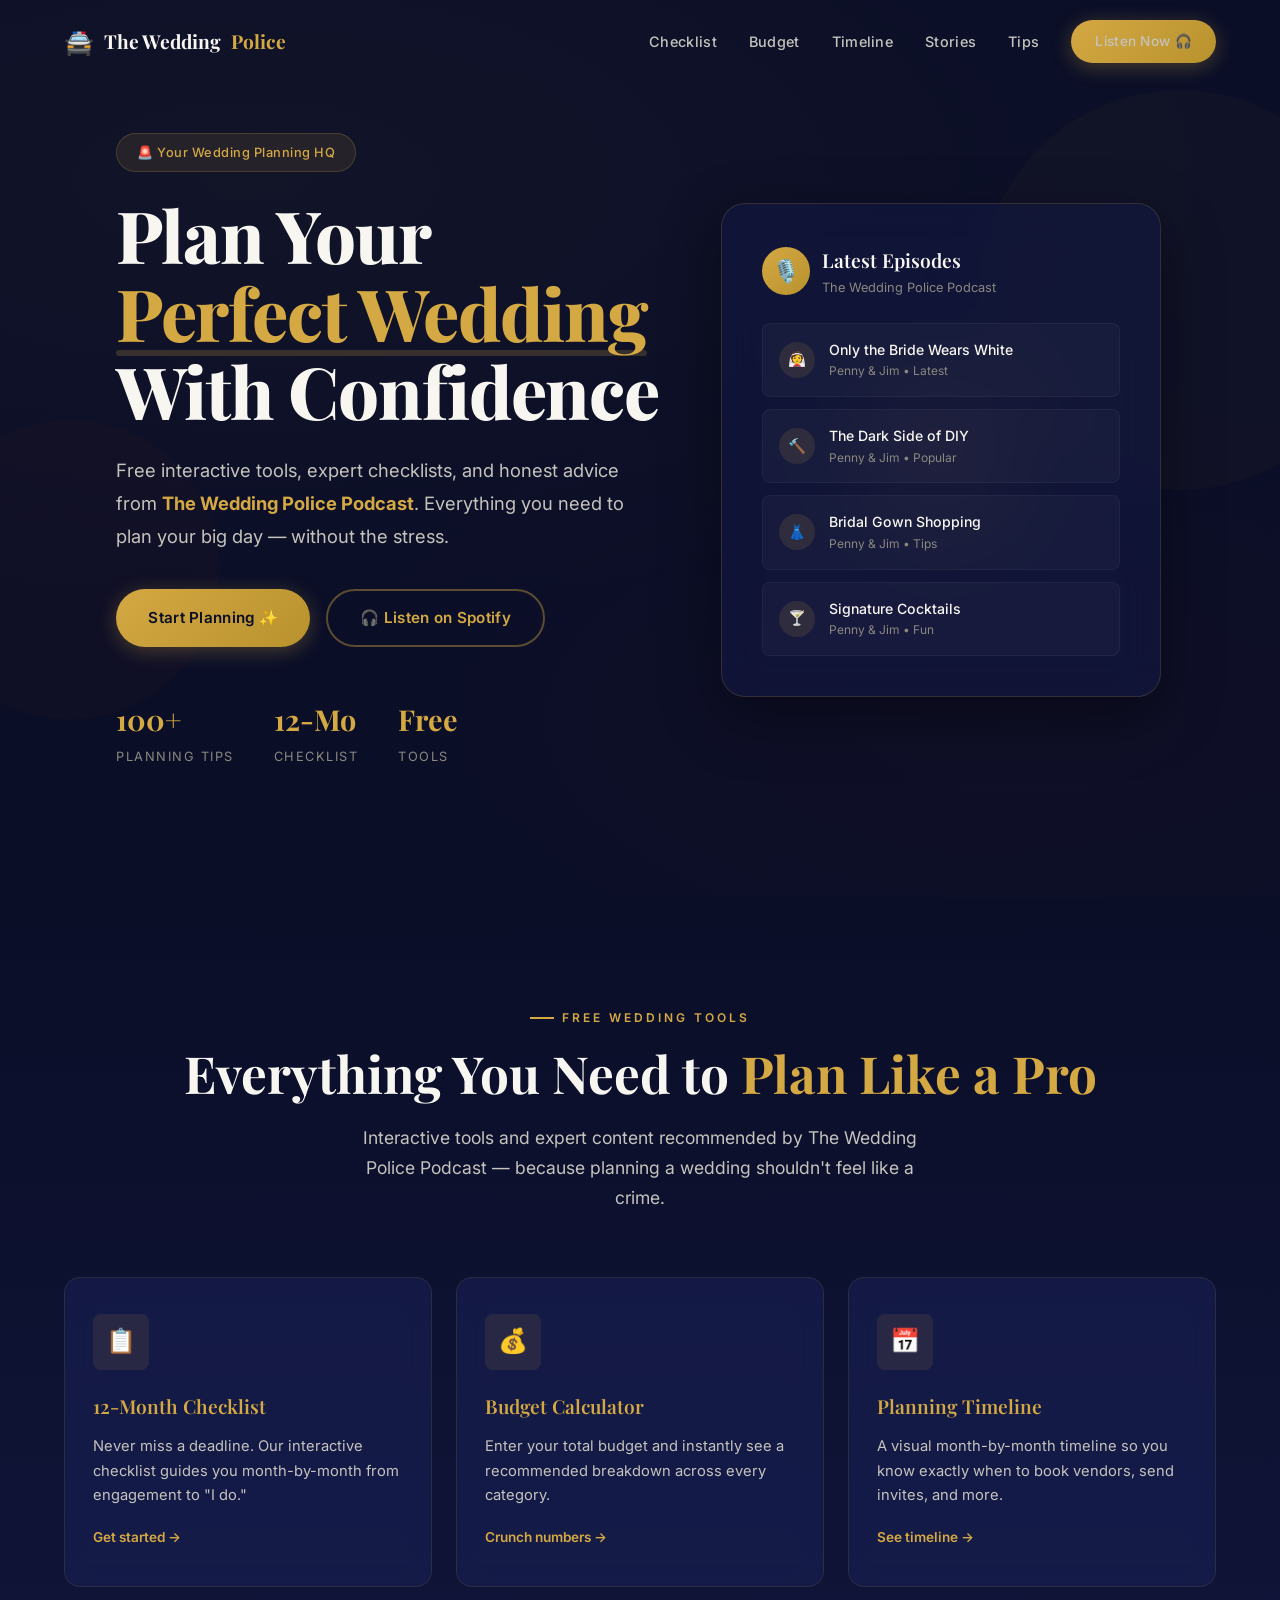
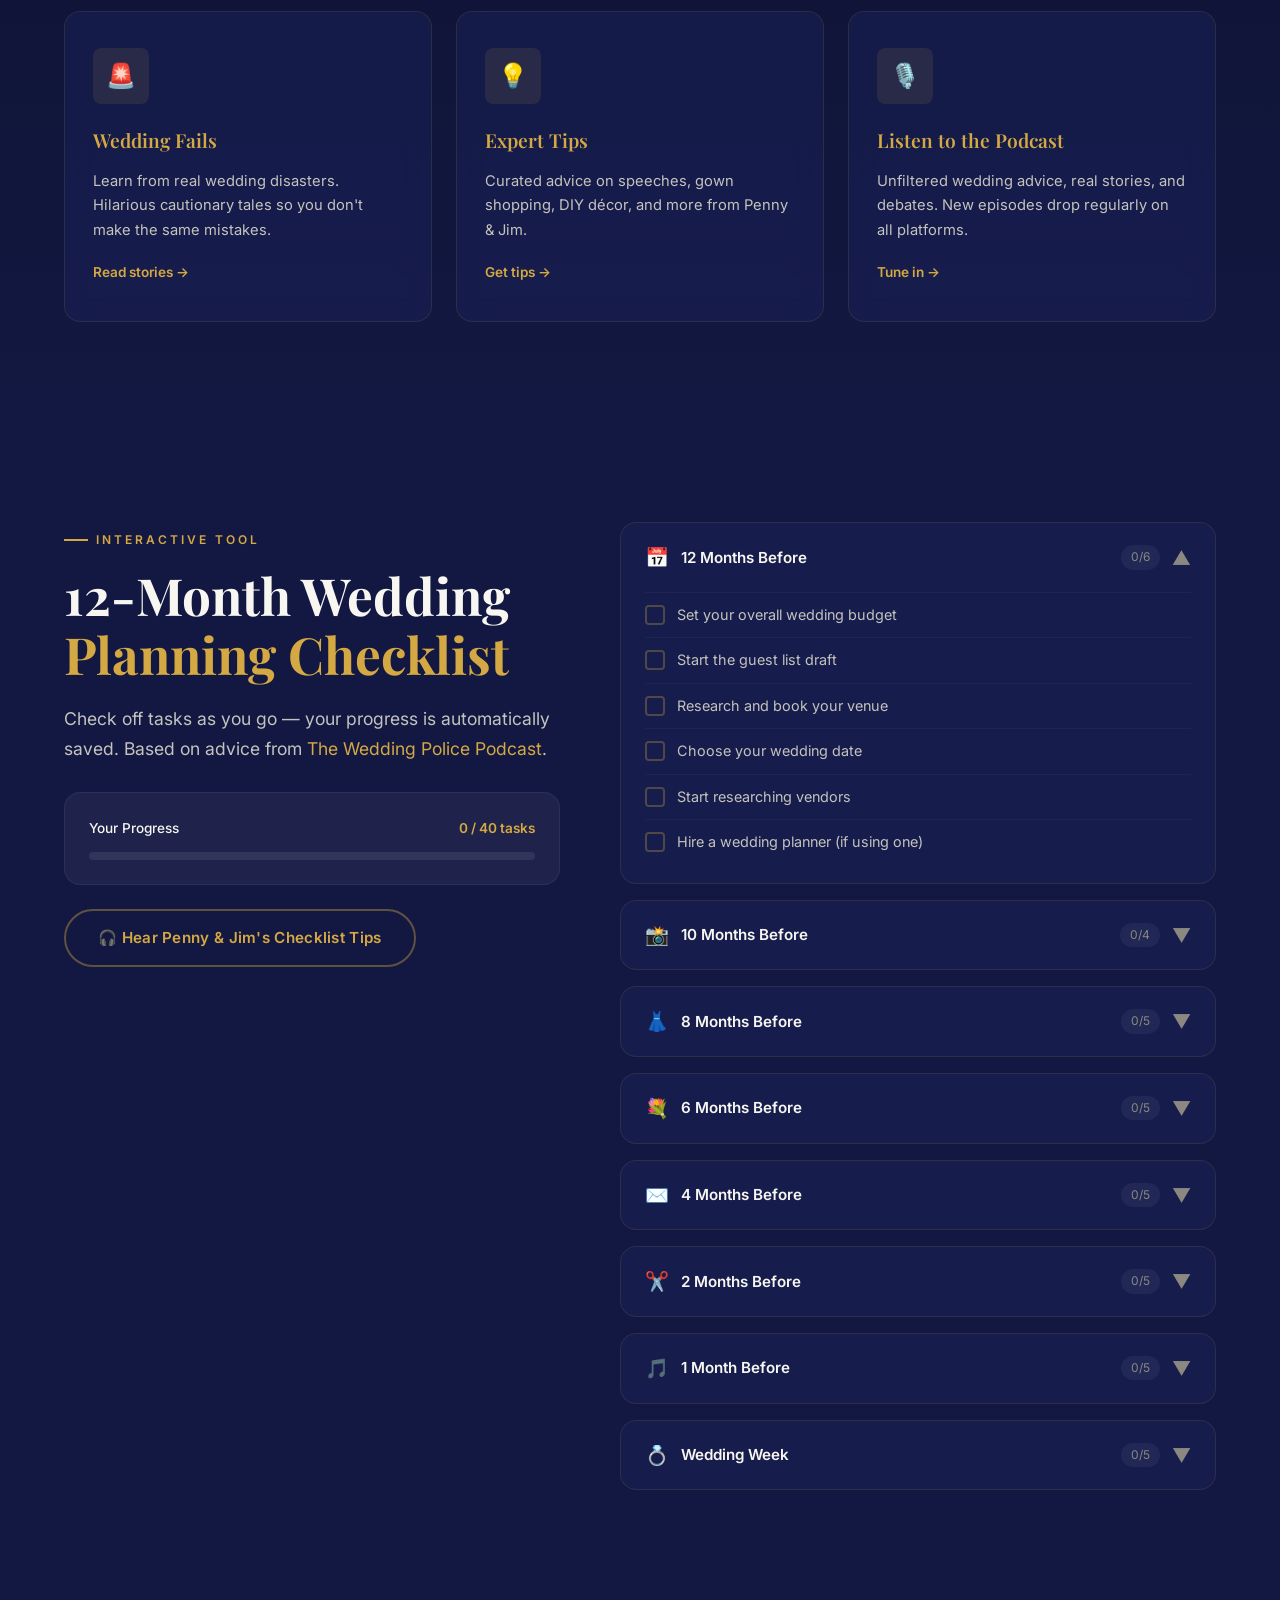
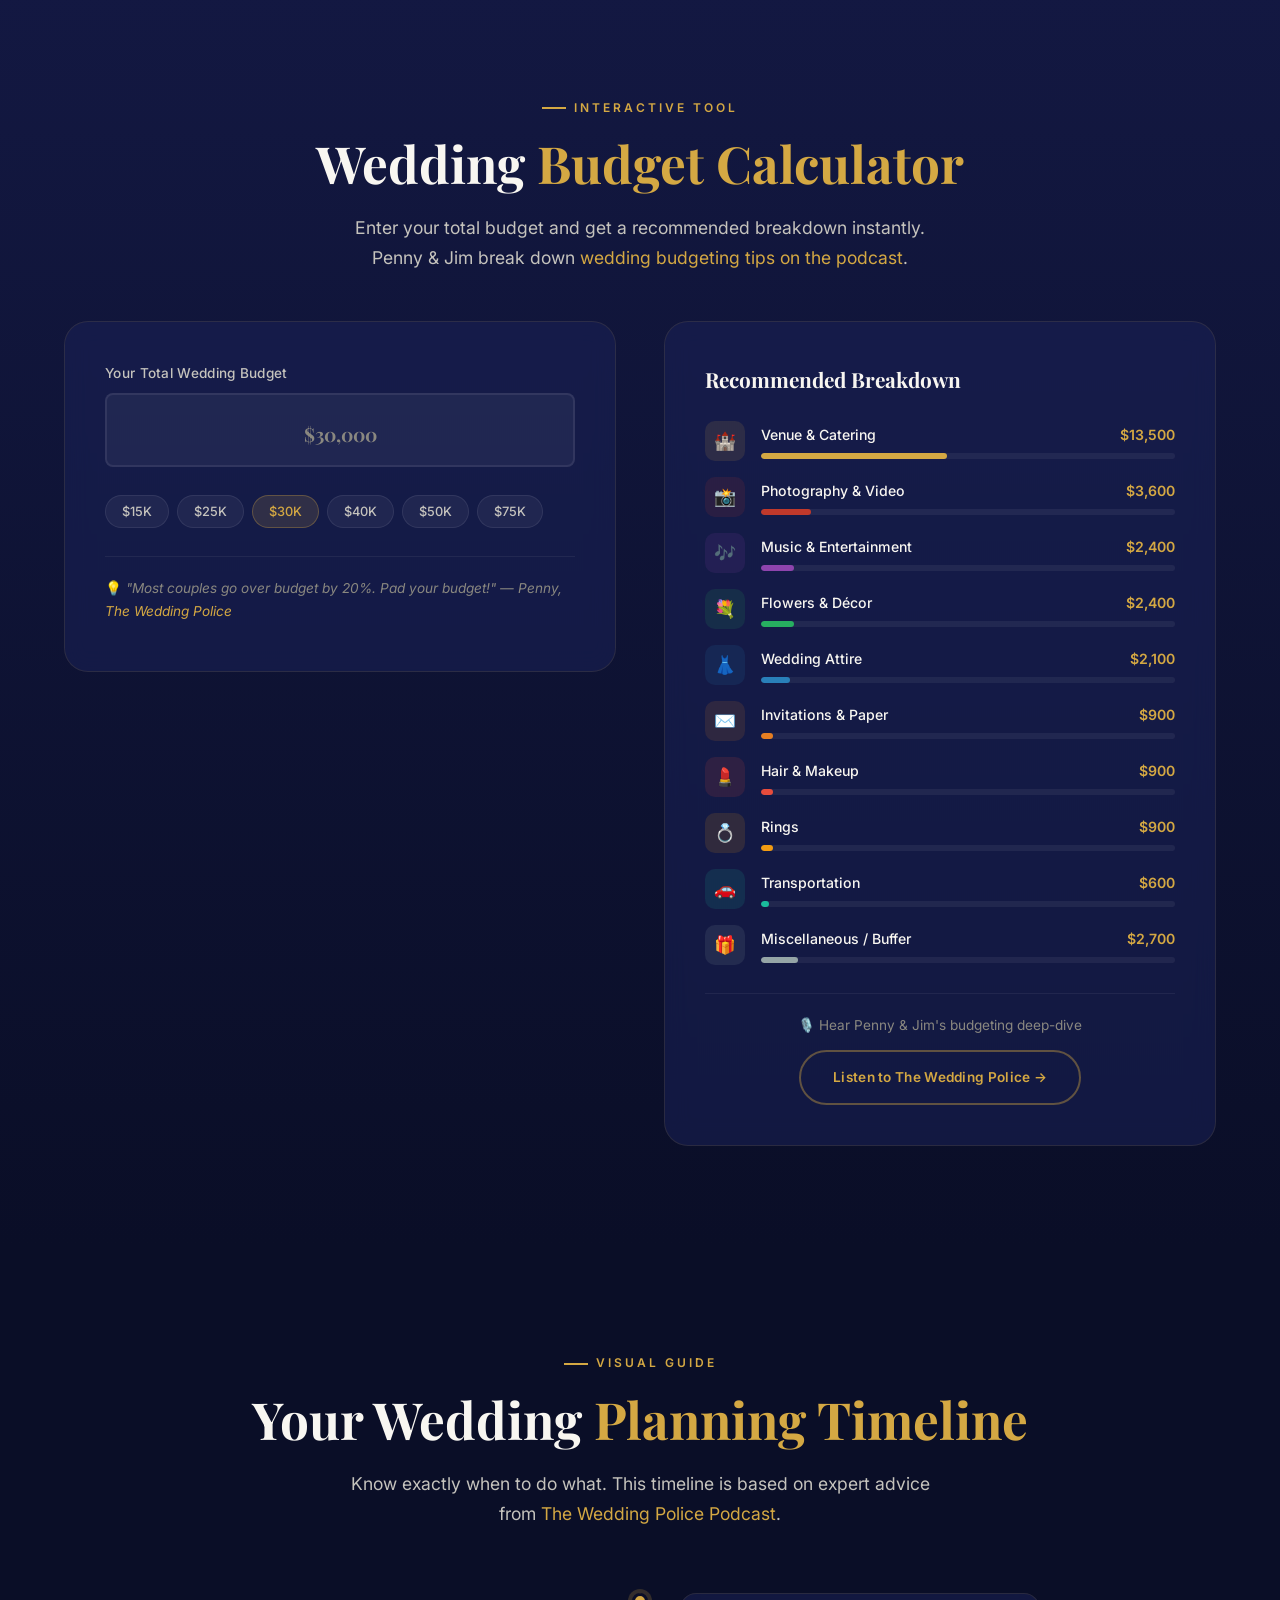
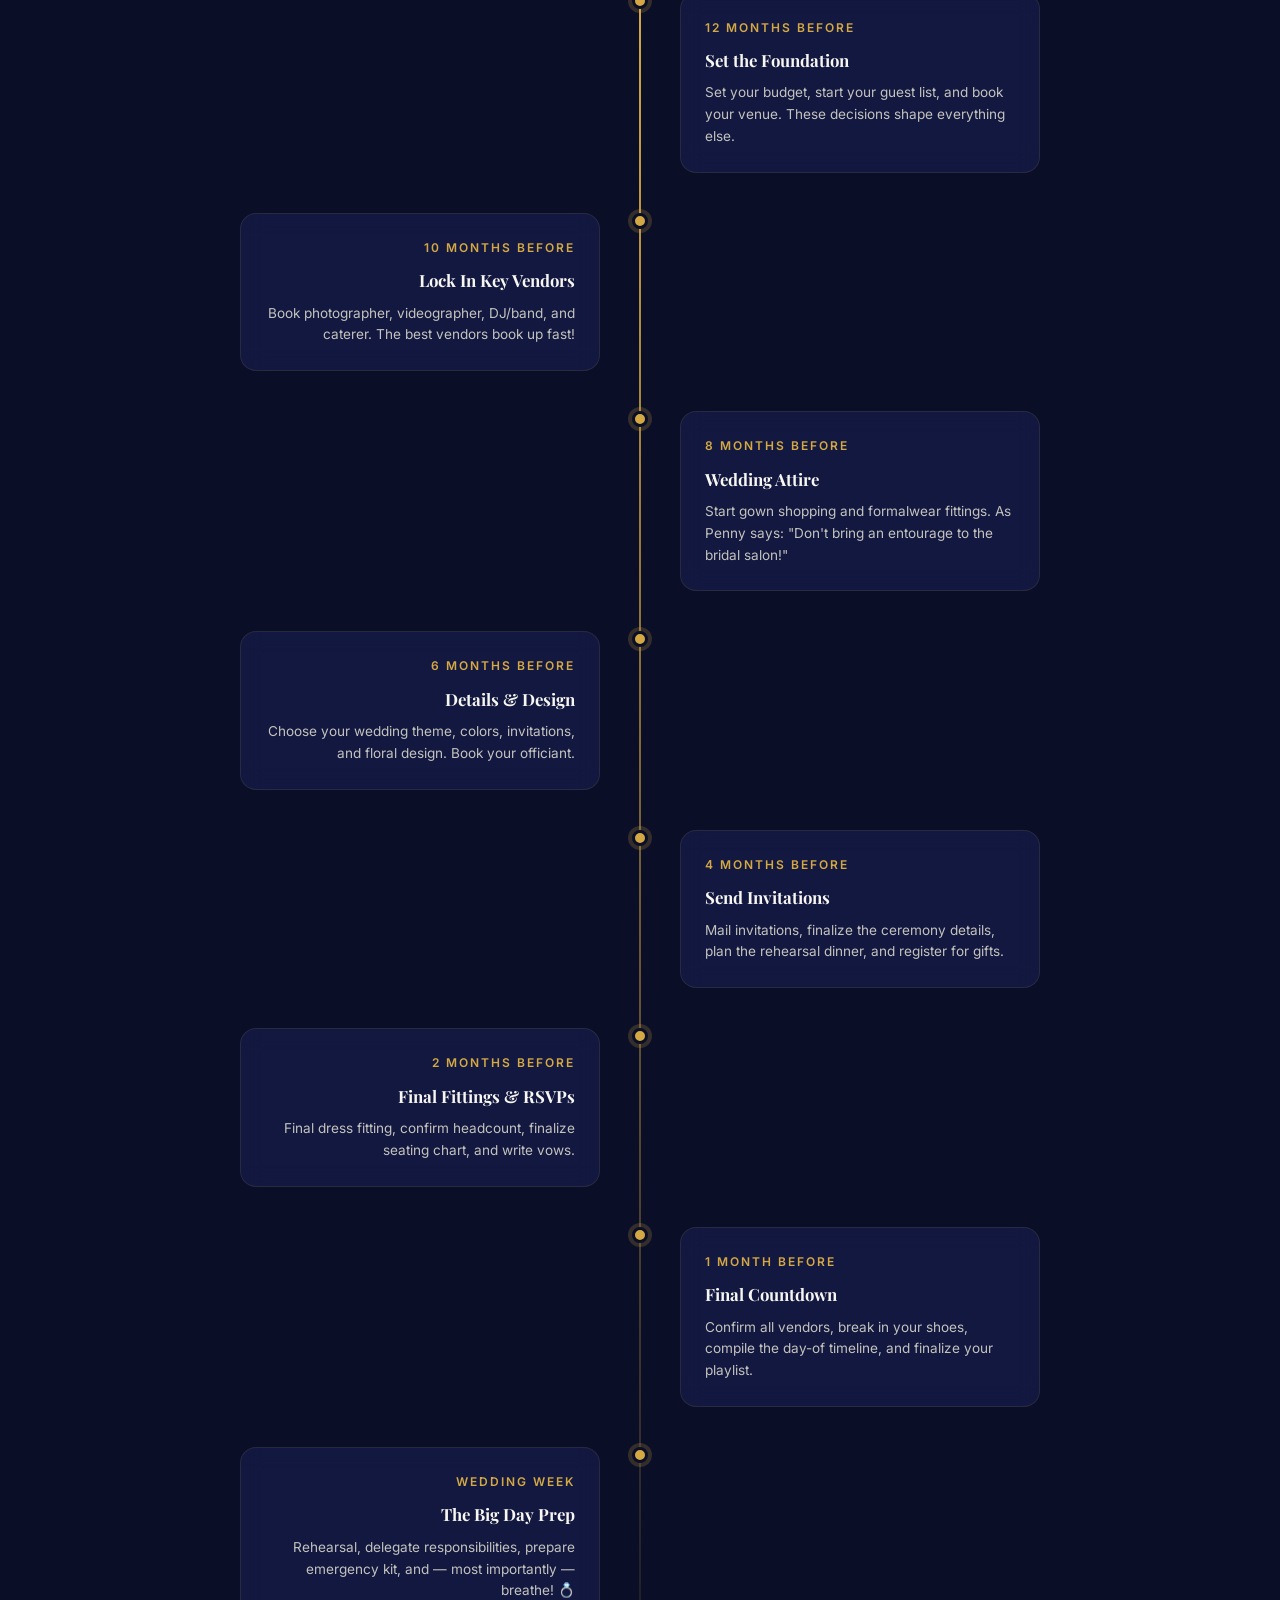
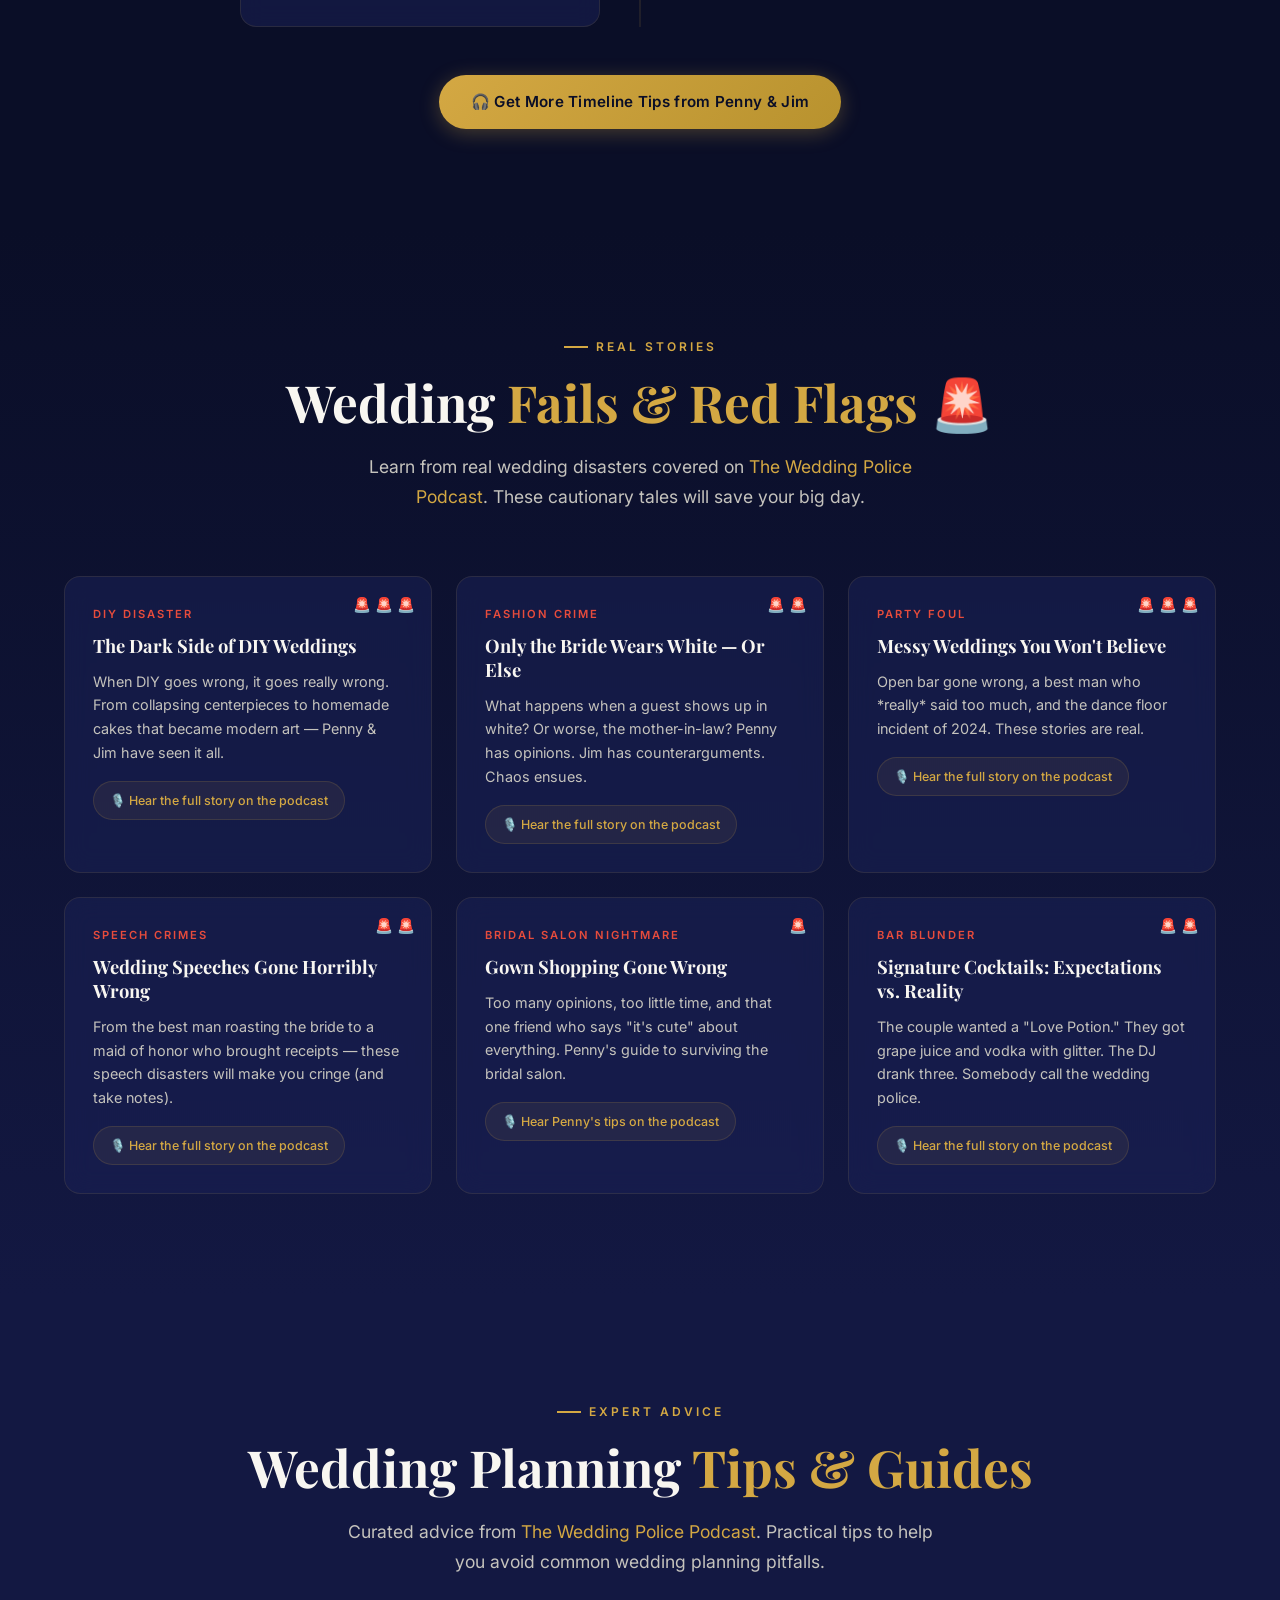
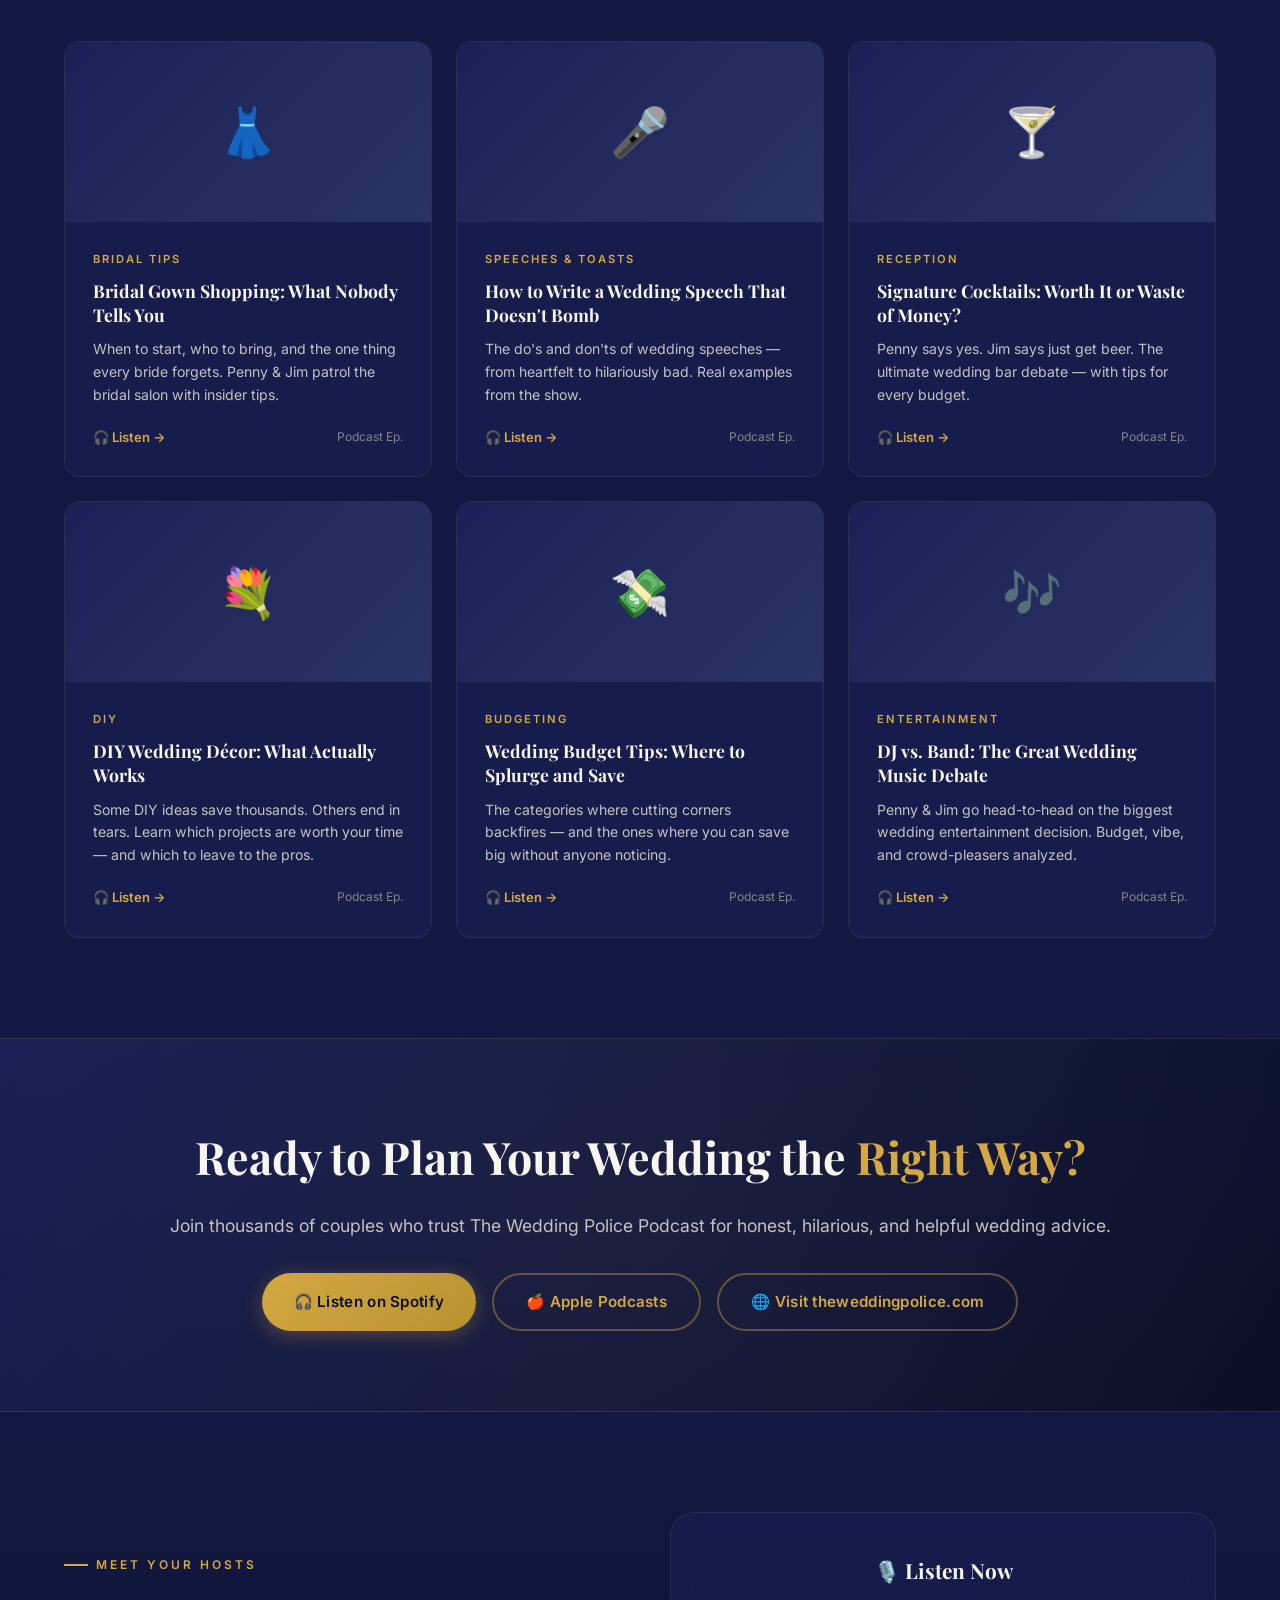
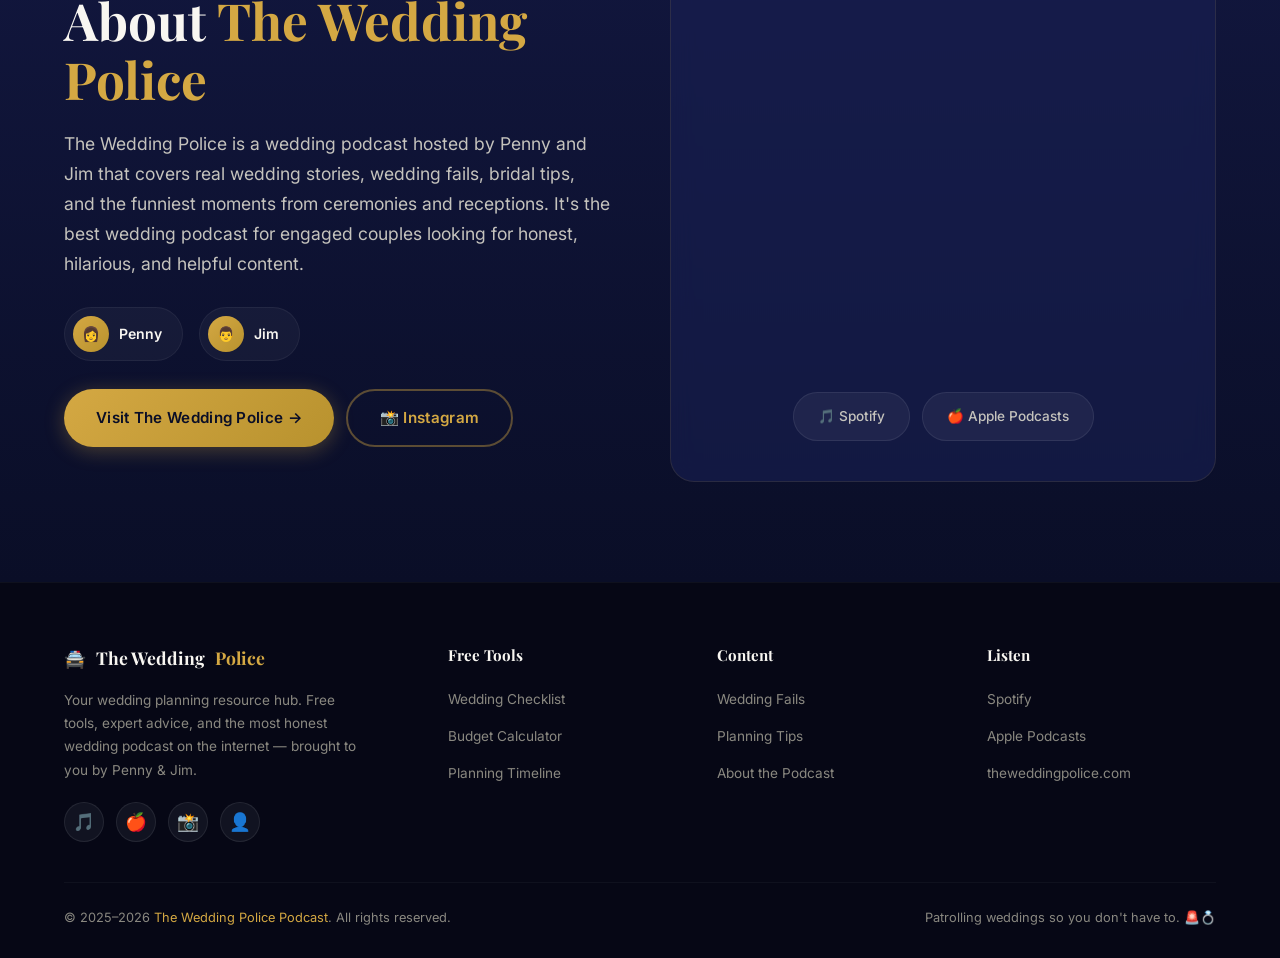
==== index.html @ 221056e6 "Add wedding resource hub - backlink site for The Wedding Police Podcast" ====
<!DOCTYPE html>
<html lang="en">
<head>
  <meta charset="UTF-8">
  <meta name="viewport" content="width=device-width, initial-scale=1.0">
  <title>Wedding Planning Resources | The Wedding Police Podcast</title>
  <meta name="description" content="Free wedding planning checklist, budget calculator, timeline, and expert tips from The Wedding Police Podcast. Plan your perfect wedding with Penny & Jim's honest advice.">
  <meta name="keywords" content="wedding planning checklist, wedding budget calculator, wedding timeline, wedding tips, wedding podcast, wedding fails, bridal advice">

  <!-- Open Graph -->
  <meta property="og:title" content="Wedding Planning Resources | The Wedding Police Podcast">
  <meta property="og:description" content="Free interactive wedding planning tools — checklist, budget calculator, timeline — plus hilarious wedding stories from The Wedding Police Podcast.">
  <meta property="og:type" content="website">
  <meta property="og:url" content="https://theweddingpolice.com/resources">

  <!-- Twitter Card -->
  <meta name="twitter:card" content="summary_large_image">
  <meta name="twitter:title" content="Wedding Planning Resources | The Wedding Police Podcast">
  <meta name="twitter:description" content="Free interactive wedding planning tools and expert advice from The Wedding Police Podcast.">

  <!-- Fonts -->
  <link rel="preconnect" href="https://fonts.googleapis.com">
  <link rel="preconnect" href="https://fonts.gstatic.com" crossorigin>
  <link href="https://fonts.googleapis.com/css2?family=Inter:wght@400;500;600;700&family=Playfair+Display:wght@600;700;800&display=swap" rel="stylesheet">

  <link rel="stylesheet" href="styles.css">

  <!-- Structured Data -->
  <script type="application/ld+json">
  {
    "@context": "https://schema.org",
    "@type": "WebSite",
    "name": "The Wedding Police - Wedding Planning Resources",
    "url": "https://theweddingpolice.com",
    "description": "Free wedding planning checklist, budget calculator, and expert tips from The Wedding Police Podcast.",
    "publisher": {
      "@type": "Organization",
      "name": "The Wedding Police Podcast"
    }
  }
  </script>
  <script type="application/ld+json">
  {
    "@context": "https://schema.org",
    "@type": "FAQPage",
    "mainEntity": [
      {
        "@type": "Question",
        "name": "What is a good wedding budget breakdown?",
        "acceptedAnswer": {
          "@type": "Answer",
          "text": "A typical wedding budget breakdown allocates 40-50% to venue and catering, 10-15% to photography/videography, 8-10% to music and entertainment, 8-10% to flowers and decor, 5-8% to wedding attire, and the remainder to other items. Use our free budget calculator to get personalized recommendations."
        }
      },
      {
        "@type": "Question",
        "name": "When should I start planning my wedding?",
        "acceptedAnswer": {
          "@type": "Answer",
          "text": "Ideally, start planning 12 months before your wedding date. Begin by setting a budget, choosing your venue, and booking in-demand vendors like photographers and DJs early. Use our 12-month wedding planning checklist for a complete timeline."
        }
      },
      {
        "@type": "Question",
        "name": "What are common wedding planning mistakes?",
        "acceptedAnswer": {
          "@type": "Answer",
          "text": "Common mistakes include not setting a realistic budget, booking vendors without reading reviews, skipping the wedding day timeline, over-inviting guests, and neglecting to have a backup plan for outdoor weddings. Listen to The Wedding Police Podcast for real stories about wedding disasters and how to avoid them."
        }
      }
    ]
  }
  </script>
</head>
<body>

  <!-- Background Effects -->
  <div class="bg-gradient"></div>
  <div class="floating-badge floating-badge-1"></div>
  <div class="floating-badge floating-badge-2"></div>

  <!-- ===== NAVIGATION ===== -->
  <nav class="navbar" id="navbar">
    <div class="nav-inner">
      <a href="#" class="nav-logo">
        <span class="badge-icon">🚔</span>
        The Wedding <span>Police</span>
      </a>
      <ul class="nav-links" id="navLinks">
        <li><a href="#checklist">Checklist</a></li>
        <li><a href="#budget">Budget</a></li>
        <li><a href="#timeline">Timeline</a></li>
        <li><a href="#stories">Stories</a></li>
        <li><a href="#tips">Tips</a></li>
        <li><a href="https://theweddingpolice.com" target="_blank" rel="noopener" class="btn btn-primary nav-cta">Listen Now 🎧</a></li>
      </ul>
      <button class="mobile-toggle" id="mobileToggle" aria-label="Toggle menu">
        <span></span><span></span><span></span>
      </button>
    </div>
  </nav>

  <!-- ===== HERO ===== -->
  <section class="hero section" id="hero">
    <div class="container">
      <div class="hero-grid">
        <div class="hero-content">
          <div class="hero-badge">🚨 Your Wedding Planning HQ</div>
          <h1 class="hero-title">
            <span class="line">Plan Your</span>
            <span class="line"><span class="gold-underline">Perfect Wedding</span></span>
            <span class="line">With Confidence</span>
          </h1>
          <p class="hero-description">
            Free interactive tools, expert checklists, and honest advice from
            <a href="https://theweddingpolice.com" target="_blank" rel="noopener"><strong>The Wedding Police Podcast</strong></a>.
            Everything you need to plan your big day — without the stress.
          </p>
          <div class="hero-actions">
            <a href="#checklist" class="btn btn-primary">Start Planning ✨</a>
            <a href="https://open.spotify.com/show/00XbQ3oSRLm3CeETc8bwdl?si=3c8f1c12da294a24" target="_blank" rel="noopener" class="btn btn-outline">🎧 Listen on Spotify</a>
          </div>
          <div class="hero-stats">
            <div class="hero-stat">
              <div class="hero-stat-number">100+</div>
              <div class="hero-stat-label">Planning Tips</div>
            </div>
            <div class="hero-stat">
              <div class="hero-stat-number">12-Mo</div>
              <div class="hero-stat-label">Checklist</div>
            </div>
            <div class="hero-stat">
              <div class="hero-stat-number">Free</div>
              <div class="hero-stat-label">Tools</div>
            </div>
          </div>
        </div>
        <div class="hero-visual">
          <div class="hero-glow"></div>
          <div class="hero-card">
            <div class="hero-card-header">
              <div class="hero-card-badge">🎙️</div>
              <div>
                <div class="hero-card-title">Latest Episodes</div>
                <div class="hero-card-sub">The Wedding Police Podcast</div>
              </div>
            </div>
            <ul class="hero-episode-list">
              <li class="hero-episode-item">
                <div class="episode-icon">👰</div>
                <div class="episode-info">
                  <div class="episode-name">Only the Bride Wears White</div>
                  <div class="episode-meta">Penny & Jim • Latest</div>
                </div>
              </li>
              <li class="hero-episode-item">
                <div class="episode-icon">🔨</div>
                <div class="episode-info">
                  <div class="episode-name">The Dark Side of DIY</div>
                  <div class="episode-meta">Penny & Jim • Popular</div>
                </div>
              </li>
              <li class="hero-episode-item">
                <div class="episode-icon">👗</div>
                <div class="episode-info">
                  <div class="episode-name">Bridal Gown Shopping</div>
                  <div class="episode-meta">Penny & Jim • Tips</div>
                </div>
              </li>
              <li class="hero-episode-item">
                <div class="episode-icon">🍸</div>
                <div class="episode-info">
                  <div class="episode-name">Signature Cocktails</div>
                  <div class="episode-meta">Penny & Jim • Fun</div>
                </div>
              </li>
            </ul>
          </div>
        </div>
      </div>
    </div>
  </section>

  <!-- ===== FEATURES OVERVIEW ===== -->
  <section class="features section" id="features">
    <div class="container">
      <div class="features-header reveal">
        <div class="section-label">Free Wedding Tools</div>
        <h2 class="section-title">Everything You Need to <span class="gold-text">Plan Like a Pro</span></h2>
        <p class="section-subtitle">Interactive tools and expert content recommended by The Wedding Police Podcast — because planning a wedding shouldn't feel like a crime.</p>
      </div>
      <div class="features-grid">
        <a href="#checklist" class="feature-card reveal reveal-delay-1">
          <div class="feature-icon">📋</div>
          <h3>12-Month Checklist</h3>
          <p>Never miss a deadline. Our interactive checklist guides you month-by-month from engagement to "I do."</p>
          <span class="feature-link">Get started →</span>
        </a>
        <a href="#budget" class="feature-card reveal reveal-delay-2">
          <div class="feature-icon">💰</div>
          <h3>Budget Calculator</h3>
          <p>Enter your total budget and instantly see a recommended breakdown across every category.</p>
          <span class="feature-link">Crunch numbers →</span>
        </a>
        <a href="#timeline" class="feature-card reveal reveal-delay-3">
          <div class="feature-icon">📅</div>
          <h3>Planning Timeline</h3>
          <p>A visual month-by-month timeline so you know exactly when to book vendors, send invites, and more.</p>
          <span class="feature-link">See timeline →</span>
        </a>
        <a href="#stories" class="feature-card reveal reveal-delay-1">
          <div class="feature-icon">🚨</div>
          <h3>Wedding Fails</h3>
          <p>Learn from real wedding disasters. Hilarious cautionary tales so you don't make the same mistakes.</p>
          <span class="feature-link">Read stories →</span>
        </a>
        <a href="#tips" class="feature-card reveal reveal-delay-2">
          <div class="feature-icon">💡</div>
          <h3>Expert Tips</h3>
          <p>Curated advice on speeches, gown shopping, DIY décor, and more from Penny & Jim.</p>
          <span class="feature-link">Get tips →</span>
        </a>
        <a href="#about" class="feature-card reveal reveal-delay-3">
          <div class="feature-icon">🎙️</div>
          <h3>Listen to the Podcast</h3>
          <p>Unfiltered wedding advice, real stories, and debates. New episodes drop regularly on all platforms.</p>
          <span class="feature-link">Tune in →</span>
        </a>
      </div>
    </div>
  </section>

  <!-- ===== INTERACTIVE CHECKLIST ===== -->
  <section class="checklist-section section" id="checklist">
    <div class="container">
      <div class="checklist-layout">
        <div class="checklist-info reveal">
          <div class="section-label">Interactive Tool</div>
          <h2 class="section-title">12-Month Wedding <span class="gold-text">Planning Checklist</span></h2>
          <p class="section-subtitle">Check off tasks as you go — your progress is automatically saved. Based on advice from <a href="https://theweddingpolice.com" target="_blank" rel="noopener">The Wedding Police Podcast</a>.</p>
          <div class="checklist-progress">
            <div class="progress-header">
              <span class="progress-label">Your Progress</span>
              <span class="progress-count" id="progressCount">0 / 40 tasks</span>
            </div>
            <div class="progress-bar">
              <div class="progress-fill" id="progressFill"></div>
            </div>
          </div>
          <div style="margin-top: 24px;">
            <a href="https://theweddingpolice.com" target="_blank" rel="noopener" class="btn btn-outline">🎧 Hear Penny & Jim's Checklist Tips</a>
          </div>
        </div>
        <div class="checklist-container" id="checklistContainer">
          <!-- Built by JavaScript -->
        </div>
      </div>
    </div>
  </section>

  <!-- ===== BUDGET CALCULATOR ===== -->
  <section class="budget-section section" id="budget">
    <div class="container">
      <div class="reveal" style="text-align:center; margin-bottom: 48px;">
        <div class="section-label">Interactive Tool</div>
        <h2 class="section-title">Wedding <span class="gold-text">Budget Calculator</span></h2>
        <p class="section-subtitle" style="margin: 0 auto;">Enter your total budget and get a recommended breakdown instantly. Penny & Jim break down <a href="https://theweddingpolice.com" target="_blank" rel="noopener">wedding budgeting tips on the podcast</a>.</p>
      </div>
      <div class="budget-layout">
        <div class="budget-input-card reveal">
          <div class="budget-input-group">
            <label class="budget-label" for="budgetInput">Your Total Wedding Budget</label>
            <input type="text" class="budget-input" id="budgetInput" placeholder="$30,000" inputmode="numeric">
          </div>
          <div class="budget-presets" id="budgetPresets">
            <button class="preset-btn" data-amount="15000">$15K</button>
            <button class="preset-btn" data-amount="25000">$25K</button>
            <button class="preset-btn active" data-amount="30000">$30K</button>
            <button class="preset-btn" data-amount="40000">$40K</button>
            <button class="preset-btn" data-amount="50000">$50K</button>
            <button class="preset-btn" data-amount="75000">$75K</button>
          </div>
          <div style="margin-top: 28px; padding-top: 20px; border-top: 1px solid rgba(255,255,255,0.06);">
            <p style="font-size: 0.85rem; color: var(--gray); margin-bottom: 8px;">💡 <em>"Most couples go over budget by 20%. Pad your budget!" — Penny, <a href="https://theweddingpolice.com" target="_blank" rel="noopener" style="color: var(--gold);">The Wedding Police</a></em></p>
          </div>
        </div>
        <div class="budget-results reveal reveal-delay-1" id="budgetResults">
          <h3>Recommended Breakdown</h3>
          <div class="budget-breakdown" id="budgetBreakdown">
            <!-- Built by JavaScript -->
          </div>
          <div class="budget-cta">
            <p>🎙️ Hear Penny & Jim's budgeting deep-dive</p>
            <a href="https://theweddingpolice.com" target="_blank" rel="noopener" class="btn btn-outline" style="font-size: 0.85rem;">Listen to The Wedding Police →</a>
          </div>
        </div>
      </div>
    </div>
  </section>

  <!-- ===== TIMELINE ===== -->
  <section class="timeline-section section" id="timeline">
    <div class="container">
      <div class="timeline-header reveal">
        <div class="section-label">Visual Guide</div>
        <h2 class="section-title">Your Wedding <span class="gold-text">Planning Timeline</span></h2>
        <p class="section-subtitle">Know exactly when to do what. This timeline is based on expert advice from <a href="https://theweddingpolice.com" target="_blank" rel="noopener">The Wedding Police Podcast</a>.</p>
      </div>
      <div class="timeline-wrapper">
        <div class="timeline-line"></div>

        <div class="timeline-item reveal">
          <div class="timeline-dot"></div>
          <div class="timeline-content">
            <div class="timeline-month-label">12 Months Before</div>
            <h4>Set the Foundation</h4>
            <p>Set your budget, start your guest list, and book your venue. These decisions shape everything else.</p>
          </div>
        </div>

        <div class="timeline-item reveal">
          <div class="timeline-dot"></div>
          <div class="timeline-content">
            <div class="timeline-month-label">10 Months Before</div>
            <h4>Lock In Key Vendors</h4>
            <p>Book photographer, videographer, DJ/band, and caterer. The best vendors book up fast!</p>
          </div>
        </div>

        <div class="timeline-item reveal">
          <div class="timeline-dot"></div>
          <div class="timeline-content">
            <div class="timeline-month-label">8 Months Before</div>
            <h4>Wedding Attire</h4>
            <p>Start gown shopping and formalwear fittings. As Penny says: "Don't bring an entourage to the bridal salon!"</p>
          </div>
        </div>

        <div class="timeline-item reveal">
          <div class="timeline-dot"></div>
          <div class="timeline-content">
            <div class="timeline-month-label">6 Months Before</div>
            <h4>Details & Design</h4>
            <p>Choose your wedding theme, colors, invitations, and floral design. Book your officiant.</p>
          </div>
        </div>

        <div class="timeline-item reveal">
          <div class="timeline-dot"></div>
          <div class="timeline-content">
            <div class="timeline-month-label">4 Months Before</div>
            <h4>Send Invitations</h4>
            <p>Mail invitations, finalize the ceremony details, plan the rehearsal dinner, and register for gifts.</p>
          </div>
        </div>

        <div class="timeline-item reveal">
          <div class="timeline-dot"></div>
          <div class="timeline-content">
            <div class="timeline-month-label">2 Months Before</div>
            <h4>Final Fittings & RSVPs</h4>
            <p>Final dress fitting, confirm headcount, finalize seating chart, and write vows.</p>
          </div>
        </div>

        <div class="timeline-item reveal">
          <div class="timeline-dot"></div>
          <div class="timeline-content">
            <div class="timeline-month-label">1 Month Before</div>
            <h4>Final Countdown</h4>
            <p>Confirm all vendors, break in your shoes, compile the day-of timeline, and finalize your playlist.</p>
          </div>
        </div>

        <div class="timeline-item reveal">
          <div class="timeline-dot"></div>
          <div class="timeline-content">
            <div class="timeline-month-label">Wedding Week</div>
            <h4>The Big Day Prep</h4>
            <p>Rehearsal, delegate responsibilities, prepare emergency kit, and — most importantly — breathe! 💍</p>
          </div>
        </div>
      </div>
      <div style="text-align: center; margin-top: 48px;" class="reveal">
        <a href="https://theweddingpolice.com" target="_blank" rel="noopener" class="btn btn-primary">🎧 Get More Timeline Tips from Penny & Jim</a>
      </div>
    </div>
  </section>

  <!-- ===== WEDDING FAILS ===== -->
  <section class="fails-section section" id="stories">
    <div class="container">
      <div class="fails-header reveal">
        <div class="section-label">Real Stories</div>
        <h2 class="section-title">Wedding <span class="gold-text">Fails & Red Flags</span> 🚨</h2>
        <p class="section-subtitle">Learn from real wedding disasters covered on <a href="https://theweddingpolice.com" target="_blank" rel="noopener">The Wedding Police Podcast</a>. These cautionary tales will save your big day.</p>
      </div>
      <div class="fails-grid">
        <div class="fail-card reveal reveal-delay-1">
          <div class="fail-severity"><span class="siren">🚨</span><span class="siren">🚨</span><span class="siren">🚨</span></div>
          <div class="fail-body">
            <div class="fail-category">DIY Disaster</div>
            <h3>The Dark Side of DIY Weddings</h3>
            <p>When DIY goes wrong, it goes really wrong. From collapsing centerpieces to homemade cakes that became modern art — Penny & Jim have seen it all.</p>
            <a href="https://theweddingpolice.com" target="_blank" rel="noopener" class="fail-episode">🎙️ Hear the full story on the podcast</a>
          </div>
        </div>
        <div class="fail-card reveal reveal-delay-2">
          <div class="fail-severity"><span class="siren">🚨</span><span class="siren">🚨</span></div>
          <div class="fail-body">
            <div class="fail-category">Fashion Crime</div>
            <h3>Only the Bride Wears White — Or Else</h3>
            <p>What happens when a guest shows up in white? Or worse, the mother-in-law? Penny has opinions. Jim has counterarguments. Chaos ensues.</p>
            <a href="https://theweddingpolice.com" target="_blank" rel="noopener" class="fail-episode">🎙️ Hear the full story on the podcast</a>
          </div>
        </div>
        <div class="fail-card reveal reveal-delay-3">
          <div class="fail-severity"><span class="siren">🚨</span><span class="siren">🚨</span><span class="siren">🚨</span></div>
          <div class="fail-body">
            <div class="fail-category">Party Foul</div>
            <h3>Messy Weddings You Won't Believe</h3>
            <p>Open bar gone wrong, a best man who *really* said too much, and the dance floor incident of 2024. These stories are real.</p>
            <a href="https://theweddingpolice.com" target="_blank" rel="noopener" class="fail-episode">🎙️ Hear the full story on the podcast</a>
          </div>
        </div>
        <div class="fail-card reveal reveal-delay-1">
          <div class="fail-severity"><span class="siren">🚨</span><span class="siren">🚨</span></div>
          <div class="fail-body">
            <div class="fail-category">Speech Crimes</div>
            <h3>Wedding Speeches Gone Horribly Wrong</h3>
            <p>From the best man roasting the bride to a maid of honor who brought receipts — these speech disasters will make you cringe (and take notes).</p>
            <a href="https://theweddingpolice.com" target="_blank" rel="noopener" class="fail-episode">🎙️ Hear the full story on the podcast</a>
          </div>
        </div>
        <div class="fail-card reveal reveal-delay-2">
          <div class="fail-severity"><span class="siren">🚨</span></div>
          <div class="fail-body">
            <div class="fail-category">Bridal Salon Nightmare</div>
            <h3>Gown Shopping Gone Wrong</h3>
            <p>Too many opinions, too little time, and that one friend who says "it's cute" about everything. Penny's guide to surviving the bridal salon.</p>
            <a href="https://theweddingpolice.com" target="_blank" rel="noopener" class="fail-episode">🎙️ Hear Penny's tips on the podcast</a>
          </div>
        </div>
        <div class="fail-card reveal reveal-delay-3">
          <div class="fail-severity"><span class="siren">🚨</span><span class="siren">🚨</span></div>
          <div class="fail-body">
            <div class="fail-category">Bar Blunder</div>
            <h3>Signature Cocktails: Expectations vs. Reality</h3>
            <p>The couple wanted a "Love Potion." They got grape juice and vodka with glitter. The DJ drank three. Somebody call the wedding police.</p>
            <a href="https://theweddingpolice.com" target="_blank" rel="noopener" class="fail-episode">🎙️ Hear the full story on the podcast</a>
          </div>
        </div>
      </div>
    </div>
  </section>

  <!-- ===== ARTICLES / TIPS ===== -->
  <section class="articles-section section" id="tips">
    <div class="container">
      <div class="articles-header reveal">
        <div class="section-label">Expert Advice</div>
        <h2 class="section-title">Wedding Planning <span class="gold-text">Tips & Guides</span></h2>
        <p class="section-subtitle">Curated advice from <a href="https://theweddingpolice.com" target="_blank" rel="noopener">The Wedding Police Podcast</a>. Practical tips to help you avoid common wedding planning pitfalls.</p>
      </div>
      <div class="articles-grid">
        <div class="article-card reveal reveal-delay-1">
          <div class="article-img">
            <div class="article-img-placeholder" style="background: linear-gradient(135deg, #1a2156, #2a3366);">👗</div>
          </div>
          <div class="article-body">
            <div class="article-tag">Bridal Tips</div>
            <h3>Bridal Gown Shopping: What Nobody Tells You</h3>
            <p>When to start, who to bring, and the one thing every bride forgets. Penny & Jim patrol the bridal salon with insider tips.</p>
            <div class="article-footer">
              <a href="https://theweddingpolice.com" target="_blank" rel="noopener" class="article-listen">🎧 Listen →</a>
              <span class="article-read-time">Podcast Ep.</span>
            </div>
          </div>
        </div>
        <div class="article-card reveal reveal-delay-2">
          <div class="article-img">
            <div class="article-img-placeholder" style="background: linear-gradient(135deg, #1a2156, #2a3366);">🎤</div>
          </div>
          <div class="article-body">
            <div class="article-tag">Speeches & Toasts</div>
            <h3>How to Write a Wedding Speech That Doesn't Bomb</h3>
            <p>The do's and don'ts of wedding speeches — from heartfelt to hilariously bad. Real examples from the show.</p>
            <div class="article-footer">
              <a href="https://theweddingpolice.com" target="_blank" rel="noopener" class="article-listen">🎧 Listen →</a>
              <span class="article-read-time">Podcast Ep.</span>
            </div>
          </div>
        </div>
        <div class="article-card reveal reveal-delay-3">
          <div class="article-img">
            <div class="article-img-placeholder" style="background: linear-gradient(135deg, #1a2156, #2a3366);">🍸</div>
          </div>
          <div class="article-body">
            <div class="article-tag">Reception</div>
            <h3>Signature Cocktails: Worth It or Waste of Money?</h3>
            <p>Penny says yes. Jim says just get beer. The ultimate wedding bar debate — with tips for every budget.</p>
            <div class="article-footer">
              <a href="https://theweddingpolice.com" target="_blank" rel="noopener" class="article-listen">🎧 Listen →</a>
              <span class="article-read-time">Podcast Ep.</span>
            </div>
          </div>
        </div>
        <div class="article-card reveal reveal-delay-1">
          <div class="article-img">
            <div class="article-img-placeholder" style="background: linear-gradient(135deg, #1a2156, #2a3366);">💐</div>
          </div>
          <div class="article-body">
            <div class="article-tag">DIY</div>
            <h3>DIY Wedding Décor: What Actually Works</h3>
            <p>Some DIY ideas save thousands. Others end in tears. Learn which projects are worth your time — and which to leave to the pros.</p>
            <div class="article-footer">
              <a href="https://theweddingpolice.com" target="_blank" rel="noopener" class="article-listen">🎧 Listen →</a>
              <span class="article-read-time">Podcast Ep.</span>
            </div>
          </div>
        </div>
        <div class="article-card reveal reveal-delay-2">
          <div class="article-img">
            <div class="article-img-placeholder" style="background: linear-gradient(135deg, #1a2156, #2a3366);">💸</div>
          </div>
          <div class="article-body">
            <div class="article-tag">Budgeting</div>
            <h3>Wedding Budget Tips: Where to Splurge and Save</h3>
            <p>The categories where cutting corners backfires — and the ones where you can save big without anyone noticing.</p>
            <div class="article-footer">
              <a href="https://theweddingpolice.com" target="_blank" rel="noopener" class="article-listen">🎧 Listen →</a>
              <span class="article-read-time">Podcast Ep.</span>
            </div>
          </div>
        </div>
        <div class="article-card reveal reveal-delay-3">
          <div class="article-img">
            <div class="article-img-placeholder" style="background: linear-gradient(135deg, #1a2156, #2a3366);">🎶</div>
          </div>
          <div class="article-body">
            <div class="article-tag">Entertainment</div>
            <h3>DJ vs. Band: The Great Wedding Music Debate</h3>
            <p>Penny & Jim go head-to-head on the biggest wedding entertainment decision. Budget, vibe, and crowd-pleasers analyzed.</p>
            <div class="article-footer">
              <a href="https://theweddingpolice.com" target="_blank" rel="noopener" class="article-listen">🎧 Listen →</a>
              <span class="article-read-time">Podcast Ep.</span>
            </div>
          </div>
        </div>
      </div>
    </div>
  </section>

  <!-- ===== CTA BANNER ===== -->
  <section class="cta-banner">
    <div class="container reveal">
      <h2>Ready to Plan Your Wedding the <span class="gold-text">Right Way?</span></h2>
      <p>Join thousands of couples who trust The Wedding Police Podcast for honest, hilarious, and helpful wedding advice.</p>
      <div class="cta-actions">
        <a href="https://open.spotify.com/show/00XbQ3oSRLm3CeETc8bwdl?si=3c8f1c12da294a24" target="_blank" rel="noopener" class="btn btn-primary">🎧 Listen on Spotify</a>
        <a href="https://podcasts.apple.com/us/podcast/the-wedding-police/id1875631808" target="_blank" rel="noopener" class="btn btn-outline">🍎 Apple Podcasts</a>
        <a href="https://theweddingpolice.com" target="_blank" rel="noopener" class="btn btn-outline">🌐 Visit theweddingpolice.com</a>
      </div>
    </div>
  </section>

  <!-- ===== ABOUT / PODCAST ===== -->
  <section class="about-section section" id="about">
    <div class="container">
      <div class="about-layout">
        <div class="about-content reveal">
          <div class="section-label">Meet Your Hosts</div>
          <h2 class="section-title">About <span class="gold-text">The Wedding Police</span></h2>
          <p class="section-subtitle">The Wedding Police is a wedding podcast hosted by Penny and Jim that covers real wedding stories, wedding fails, bridal tips, and the funniest moments from ceremonies and receptions. It's the best wedding podcast for engaged couples looking for honest, hilarious, and helpful content.</p>
          <div class="about-hosts">
            <div class="host-badge">
              <div class="host-avatar">👩</div>
              <span class="host-name">Penny</span>
            </div>
            <div class="host-badge">
              <div class="host-avatar">👨</div>
              <span class="host-name">Jim</span>
            </div>
          </div>
          <div style="display: flex; gap: 12px; flex-wrap: wrap;">
            <a href="https://theweddingpolice.com" target="_blank" rel="noopener" class="btn btn-primary">Visit The Wedding Police →</a>
            <a href="https://www.instagram.com/theweddingpolicepodcast/" target="_blank" rel="noopener" class="btn btn-outline">📸 Instagram</a>
          </div>
        </div>
        <div class="about-player reveal reveal-delay-1">
          <h3>🎙️ Listen Now</h3>
          <iframe style="border-radius:12px" src="https://open.spotify.com/embed/show/00XbQ3oSRLm3CeETc8bwdl?utm_source=generator&theme=0" width="100%" height="352" frameBorder="0" allowfullscreen="" allow="autoplay; clipboard-write; encrypted-media; fullscreen; picture-in-picture" loading="lazy" title="The Wedding Police Podcast Spotify Player"></iframe>
          <div class="listen-platforms">
            <a href="https://open.spotify.com/show/00XbQ3oSRLm3CeETc8bwdl?si=3c8f1c12da294a24" target="_blank" rel="noopener" class="platform-link">🎵 Spotify</a>
            <a href="https://podcasts.apple.com/us/podcast/the-wedding-police/id1875631808" target="_blank" rel="noopener" class="platform-link">🍎 Apple Podcasts</a>
          </div>
        </div>
      </div>
    </div>
  </section>

  <!-- ===== FOOTER ===== -->
  <footer class="footer">
    <div class="container">
      <div class="footer-grid">
        <div class="footer-brand">
          <div class="footer-logo">
            <span>🚔</span> The Wedding <span>Police</span>
          </div>
          <p class="footer-desc">Your wedding planning resource hub. Free tools, expert advice, and the most honest wedding podcast on the internet — brought to you by Penny & Jim.</p>
          <div class="footer-socials">
            <a href="https://open.spotify.com/show/00XbQ3oSRLm3CeETc8bwdl?si=3c8f1c12da294a24" target="_blank" rel="noopener" class="social-link" aria-label="Spotify">🎵</a>
            <a href="https://podcasts.apple.com/us/podcast/the-wedding-police/id1875631808" target="_blank" rel="noopener" class="social-link" aria-label="Apple Podcasts">🍎</a>
            <a href="https://www.instagram.com/theweddingpolicepodcast/" target="_blank" rel="noopener" class="social-link" aria-label="Instagram">📸</a>
            <a href="https://www.facebook.com/profile.php?id=61586443233812" target="_blank" rel="noopener" class="social-link" aria-label="Facebook">👤</a>
          </div>
        </div>
        <div class="footer-col">
          <h4>Free Tools</h4>
          <ul class="footer-links">
            <li><a href="#checklist">Wedding Checklist</a></li>
            <li><a href="#budget">Budget Calculator</a></li>
            <li><a href="#timeline">Planning Timeline</a></li>
          </ul>
        </div>
        <div class="footer-col">
          <h4>Content</h4>
          <ul class="footer-links">
            <li><a href="#stories">Wedding Fails</a></li>
            <li><a href="#tips">Planning Tips</a></li>
            <li><a href="#about">About the Podcast</a></li>
          </ul>
        </div>
        <div class="footer-col">
          <h4>Listen</h4>
          <ul class="footer-links">
            <li><a href="https://open.spotify.com/show/00XbQ3oSRLm3CeETc8bwdl?si=3c8f1c12da294a24" target="_blank" rel="noopener">Spotify</a></li>
            <li><a href="https://podcasts.apple.com/us/podcast/the-wedding-police/id1875631808" target="_blank" rel="noopener">Apple Podcasts</a></li>
            <li><a href="https://theweddingpolice.com" target="_blank" rel="noopener">theweddingpolice.com</a></li>
          </ul>
        </div>
      </div>
      <div class="footer-bottom">
        <p class="footer-copy">© 2025–2026 <a href="https://theweddingpolice.com" target="_blank" rel="noopener">The Wedding Police Podcast</a>. All rights reserved.</p>
        <p class="footer-tagline">Patrolling weddings so you don't have to. 🚨💍</p>
      </div>
    </div>
  </footer>

  <script src="script.js"></script>
</body>
</html>
---- styles.css ----
/* ===== DESIGN TOKENS ===== */
:root {
  --navy: #0a0e27;
  --navy-light: #131842;
  --navy-mid: #1a2156;
  --gold: #d4a843;
  --gold-light: #f0d080;
  --gold-dark: #b8922e;
  --white: #f8f6f1;
  --white-pure: #ffffff;
  --gray-light: #c5c3bd;
  --gray: #8a8880;
  --red-accent: #c0392b;
  --red-light: #e74c3c;
  --glass-bg: rgba(19, 24, 66, 0.6);
  --glass-border: rgba(212, 168, 67, 0.18);
  --card-bg: rgba(26, 33, 86, 0.55);
  --card-border: rgba(212, 168, 67, 0.12);
  --shadow-lg: 0 20px 60px rgba(0, 0, 0, 0.4);
  --shadow-md: 0 8px 32px rgba(0, 0, 0, 0.3);
  --shadow-glow: 0 0 30px rgba(212, 168, 67, 0.15);
  --radius-sm: 8px;
  --radius-md: 16px;
  --radius-lg: 24px;
  --radius-xl: 32px;
  --font-display: 'Playfair Display', Georgia, serif;
  --font-body: 'Inter', -apple-system, sans-serif;
  --transition: 0.3s cubic-bezier(0.4, 0, 0.2, 1);
  --transition-slow: 0.6s cubic-bezier(0.4, 0, 0.2, 1);
}

/* ===== RESET & BASE ===== */
*, *::before, *::after {
  margin: 0;
  padding: 0;
  box-sizing: border-box;
}

html {
  scroll-behavior: smooth;
  font-size: 16px;
}

body {
  font-family: var(--font-body);
  background: var(--navy);
  color: var(--white);
  line-height: 1.7;
  overflow-x: hidden;
  -webkit-font-smoothing: antialiased;
}

img { max-width: 100%; display: block; }
a { color: var(--gold); text-decoration: none; transition: var(--transition); }
a:hover { color: var(--gold-light); }
button { cursor: pointer; font-family: var(--font-body); }

/* ===== UTILITY ===== */
.container {
  max-width: 1200px;
  margin: 0 auto;
  padding: 0 24px;
}

.section {
  padding: 100px 0;
  position: relative;
}

.section-label {
  display: inline-flex;
  align-items: center;
  gap: 8px;
  font-size: 0.75rem;
  letter-spacing: 3px;
  text-transform: uppercase;
  color: var(--gold);
  font-weight: 600;
  margin-bottom: 16px;
}

.section-label::before {
  content: '';
  width: 24px;
  height: 2px;
  background: var(--gold);
}

.section-title {
  font-family: var(--font-display);
  font-size: clamp(2rem, 5vw, 3.2rem);
  font-weight: 700;
  line-height: 1.15;
  margin-bottom: 20px;
  color: var(--white);
}

.section-subtitle {
  font-size: 1.1rem;
  color: var(--gray-light);
  max-width: 600px;
  line-height: 1.7;
}

.gold-text { color: var(--gold); }

.btn {
  display: inline-flex;
  align-items: center;
  gap: 10px;
  padding: 14px 32px;
  border-radius: 50px;
  font-weight: 600;
  font-size: 0.95rem;
  letter-spacing: 0.3px;
  transition: var(--transition);
  border: none;
  position: relative;
  overflow: hidden;
}

.btn-primary {
  background: linear-gradient(135deg, var(--gold), var(--gold-dark));
  color: var(--navy);
  box-shadow: 0 4px 20px rgba(212, 168, 67, 0.3);
}

.btn-primary:hover {
  transform: translateY(-2px);
  box-shadow: 0 8px 30px rgba(212, 168, 67, 0.45);
  color: var(--navy);
}

.btn-outline {
  background: transparent;
  color: var(--gold);
  border: 2px solid rgba(212, 168, 67, 0.4);
}

.btn-outline:hover {
  background: rgba(212, 168, 67, 0.1);
  border-color: var(--gold);
  color: var(--gold-light);
  transform: translateY(-2px);
}

/* ===== SCROLL REVEAL ===== */
.reveal {
  opacity: 0;
  transform: translateY(40px);
  transition: opacity 0.8s cubic-bezier(0.4, 0, 0.2, 1), transform 0.8s cubic-bezier(0.4, 0, 0.2, 1);
}

.reveal.visible {
  opacity: 1;
  transform: translateY(0);
}

.reveal-delay-1 { transition-delay: 0.1s; }
.reveal-delay-2 { transition-delay: 0.2s; }
.reveal-delay-3 { transition-delay: 0.3s; }
.reveal-delay-4 { transition-delay: 0.4s; }

/* ===== BACKGROUND EFFECTS ===== */
.bg-gradient {
  position: fixed;
  top: 0; left: 0;
  width: 100%; height: 100%;
  z-index: -1;
  background: 
    radial-gradient(ellipse 80% 50% at 20% 20%, rgba(212, 168, 67, 0.04), transparent),
    radial-gradient(ellipse 60% 40% at 80% 80%, rgba(192, 57, 43, 0.03), transparent),
    var(--navy);
}

.floating-badge {
  position: fixed;
  border-radius: 50%;
  opacity: 0.03;
  pointer-events: none;
  z-index: -1;
}

.floating-badge-1 {
  width: 400px; height: 400px;
  background: var(--gold);
  top: 10%; right: -100px;
  animation: float 20s ease-in-out infinite;
}

.floating-badge-2 {
  width: 300px; height: 300px;
  background: var(--red-accent);
  bottom: 20%; left: -80px;
  animation: float 25s ease-in-out infinite reverse;
}

@keyframes float {
  0%, 100% { transform: translate(0, 0) rotate(0deg); }
  33% { transform: translate(30px, -30px) rotate(5deg); }
  66% { transform: translate(-20px, 20px) rotate(-3deg); }
}

/* ===== NAVIGATION ===== */
.navbar {
  position: fixed;
  top: 0; left: 0;
  width: 100%;
  z-index: 1000;
  padding: 20px 0;
  transition: var(--transition);
}

.navbar.scrolled {
  background: rgba(10, 14, 39, 0.92);
  backdrop-filter: blur(20px);
  -webkit-backdrop-filter: blur(20px);
  padding: 12px 0;
  border-bottom: 1px solid var(--glass-border);
}

.nav-inner {
  display: flex;
  align-items: center;
  justify-content: space-between;
  max-width: 1200px;
  margin: 0 auto;
  padding: 0 24px;
}

.nav-logo {
  display: flex;
  align-items: center;
  gap: 10px;
  font-family: var(--font-display);
  font-size: 1.2rem;
  font-weight: 700;
  color: var(--white);
}

.nav-logo .badge-icon {
  font-size: 1.5rem;
}

.nav-logo span {
  color: var(--gold);
}

.nav-links {
  display: flex;
  align-items: center;
  gap: 32px;
  list-style: none;
}

.nav-links a {
  color: var(--gray-light);
  font-size: 0.9rem;
  font-weight: 500;
  letter-spacing: 0.3px;
  position: relative;
}

.nav-links a::after {
  content: '';
  position: absolute;
  bottom: -4px;
  left: 0;
  width: 0;
  height: 2px;
  background: var(--gold);
  transition: var(--transition);
}

.nav-links a:hover { color: var(--gold); }
.nav-links a:hover::after { width: 100%; }

.nav-cta {
  padding: 10px 24px !important;
  font-size: 0.85rem !important;
}

.mobile-toggle {
  display: none;
  flex-direction: column;
  gap: 5px;
  background: none;
  border: none;
  cursor: pointer;
  padding: 8px;
}

.mobile-toggle span {
  width: 24px;
  height: 2px;
  background: var(--white);
  transition: var(--transition);
}

/* ===== HERO ===== */
.hero {
  min-height: 100vh;
  display: flex;
  align-items: center;
  padding-top: 100px;
  position: relative;
  overflow: hidden;
}

.hero-grid {
  display: grid;
  grid-template-columns: 1.1fr 0.9fr;
  gap: 60px;
  align-items: center;
}

.hero-badge {
  display: inline-flex;
  align-items: center;
  gap: 8px;
  background: rgba(212, 168, 67, 0.1);
  border: 1px solid rgba(212, 168, 67, 0.2);
  border-radius: 50px;
  padding: 8px 20px;
  font-size: 0.8rem;
  color: var(--gold);
  font-weight: 500;
  letter-spacing: 0.5px;
  margin-bottom: 24px;
  animation: pulse-glow 3s ease-in-out infinite;
}

@keyframes pulse-glow {
  0%, 100% { box-shadow: 0 0 0 0 rgba(212, 168, 67, 0.1); }
  50% { box-shadow: 0 0 20px 4px rgba(212, 168, 67, 0.08); }
}

.hero-title {
  font-family: var(--font-display);
  font-size: clamp(2.8rem, 6vw, 4.5rem);
  font-weight: 800;
  line-height: 1.08;
  margin-bottom: 24px;
  letter-spacing: -1px;
}

.hero-title .line { display: block; }
.hero-title .gold-underline {
  position: relative;
  color: var(--gold);
}

.hero-title .gold-underline::after {
  content: '';
  position: absolute;
  bottom: 4px; left: 0;
  width: 100%; height: 6px;
  background: rgba(212, 168, 67, 0.2);
  border-radius: 3px;
}

.hero-description {
  font-size: 1.15rem;
  color: var(--gray-light);
  line-height: 1.8;
  margin-bottom: 36px;
  max-width: 520px;
}

.hero-actions {
  display: flex;
  gap: 16px;
  flex-wrap: wrap;
  margin-bottom: 48px;
}

.hero-stats {
  display: flex;
  gap: 40px;
}

.hero-stat {
  text-align: left;
}

.hero-stat-number {
  font-family: var(--font-display);
  font-size: 1.8rem;
  font-weight: 700;
  color: var(--gold);
}

.hero-stat-label {
  font-size: 0.8rem;
  color: var(--gray);
  text-transform: uppercase;
  letter-spacing: 1.5px;
  margin-top: 2px;
}

.hero-visual {
  position: relative;
  display: flex;
  justify-content: center;
  align-items: center;
}

.hero-card {
  background: var(--glass-bg);
  backdrop-filter: blur(20px);
  -webkit-backdrop-filter: blur(20px);
  border: 1px solid var(--glass-border);
  border-radius: var(--radius-lg);
  padding: 40px;
  box-shadow: var(--shadow-lg);
  position: relative;
  width: 100%;
  max-width: 440px;
}

.hero-card-header {
  display: flex;
  align-items: center;
  gap: 12px;
  margin-bottom: 24px;
}

.hero-card-badge {
  width: 48px; height: 48px;
  background: linear-gradient(135deg, var(--gold), var(--gold-dark));
  border-radius: 50%;
  display: flex;
  align-items: center;
  justify-content: center;
  font-size: 1.4rem;
}

.hero-card-title {
  font-family: var(--font-display);
  font-size: 1.2rem;
  font-weight: 600;
}

.hero-card-sub {
  font-size: 0.8rem;
  color: var(--gray);
}

.hero-episode-list {
  list-style: none;
  display: flex;
  flex-direction: column;
  gap: 12px;
}

.hero-episode-item {
  display: flex;
  align-items: center;
  gap: 14px;
  padding: 14px 16px;
  background: rgba(255, 255, 255, 0.03);
  border-radius: var(--radius-sm);
  border: 1px solid rgba(255, 255, 255, 0.04);
  transition: var(--transition);
}

.hero-episode-item:hover {
  background: rgba(212, 168, 67, 0.06);
  border-color: rgba(212, 168, 67, 0.15);
}

.episode-icon {
  width: 36px; height: 36px;
  background: rgba(212, 168, 67, 0.12);
  border-radius: 50%;
  display: flex;
  align-items: center;
  justify-content: center;
  font-size: 0.9rem;
  flex-shrink: 0;
}

.episode-info {
  flex: 1;
}

.episode-name {
  font-size: 0.88rem;
  font-weight: 500;
}

.episode-meta {
  font-size: 0.75rem;
  color: var(--gray);
}

.hero-glow {
  position: absolute;
  width: 300px; height: 300px;
  background: radial-gradient(circle, rgba(212, 168, 67, 0.12), transparent 70%);
  border-radius: 50%;
  top: 50%; left: 50%;
  transform: translate(-50%, -50%);
  z-index: -1;
  animation: glow-pulse 4s ease-in-out infinite;
}

@keyframes glow-pulse {
  0%, 100% { opacity: 0.6; transform: translate(-50%, -50%) scale(1); }
  50% { opacity: 1; transform: translate(-50%, -50%) scale(1.1); }
}

/* ===== FEATURES GRID (Checklist, Budget, Timeline, etc.) ===== */
.features {
  background: linear-gradient(180deg, var(--navy), var(--navy-light));
}

.features-header {
  text-align: center;
  margin-bottom: 64px;
}

.features-header .section-subtitle {
  margin: 0 auto;
}

.features-grid {
  display: grid;
  grid-template-columns: repeat(3, 1fr);
  gap: 24px;
}

.feature-card {
  background: var(--card-bg);
  backdrop-filter: blur(12px);
  -webkit-backdrop-filter: blur(12px);
  border: 1px solid var(--card-border);
  border-radius: var(--radius-md);
  padding: 36px 28px;
  transition: var(--transition);
  position: relative;
  overflow: hidden;
}

.feature-card::before {
  content: '';
  position: absolute;
  top: 0; left: 0;
  width: 100%; height: 3px;
  background: linear-gradient(90deg, transparent, var(--gold), transparent);
  opacity: 0;
  transition: var(--transition);
}

.feature-card:hover {
  transform: translateY(-6px);
  border-color: rgba(212, 168, 67, 0.25);
  box-shadow: var(--shadow-glow);
}

.feature-card:hover::before { opacity: 1; }

.feature-icon {
  width: 56px; height: 56px;
  background: rgba(212, 168, 67, 0.1);
  border-radius: var(--radius-sm);
  display: flex;
  align-items: center;
  justify-content: center;
  font-size: 1.5rem;
  margin-bottom: 20px;
}

.feature-card h3 {
  font-family: var(--font-display);
  font-size: 1.2rem;
  font-weight: 600;
  margin-bottom: 12px;
}

.feature-card p {
  font-size: 0.92rem;
  color: var(--gray-light);
  line-height: 1.65;
  margin-bottom: 16px;
}

.feature-link {
  font-size: 0.85rem;
  font-weight: 600;
  display: inline-flex;
  align-items: center;
  gap: 6px;
}

.feature-link:hover { gap: 10px; }

/* ===== CHECKLIST SECTION ===== */
.checklist-section {
  background: var(--navy-light);
}

.checklist-layout {
  display: grid;
  grid-template-columns: 1fr 1.2fr;
  gap: 60px;
  align-items: start;
}

.checklist-info {
  position: sticky;
  top: 120px;
}

.checklist-info .section-subtitle {
  margin-bottom: 28px;
}

.checklist-progress {
  margin-top: 28px;
  background: rgba(255, 255, 255, 0.05);
  border-radius: var(--radius-md);
  padding: 24px;
  border: 1px solid rgba(255, 255, 255, 0.06);
}

.progress-header {
  display: flex;
  justify-content: space-between;
  align-items: center;
  margin-bottom: 12px;
}

.progress-label {
  font-size: 0.85rem;
  font-weight: 500;
}

.progress-count {
  font-size: 0.85rem;
  color: var(--gold);
  font-weight: 600;
}

.progress-bar {
  height: 8px;
  background: rgba(255, 255, 255, 0.08);
  border-radius: 4px;
  overflow: hidden;
}

.progress-fill {
  height: 100%;
  background: linear-gradient(90deg, var(--gold), var(--gold-light));
  border-radius: 4px;
  transition: width 0.5s ease;
  width: 0%;
}

.checklist-container {
  display: flex;
  flex-direction: column;
  gap: 16px;
}

.checklist-month {
  background: var(--card-bg);
  backdrop-filter: blur(12px);
  border: 1px solid var(--card-border);
  border-radius: var(--radius-md);
  overflow: hidden;
  transition: var(--transition);
}

.checklist-month:hover {
  border-color: rgba(212, 168, 67, 0.2);
}

.month-header {
  display: flex;
  align-items: center;
  justify-content: space-between;
  padding: 18px 24px;
  cursor: pointer;
  transition: var(--transition);
}

.month-header:hover {
  background: rgba(212, 168, 67, 0.04);
}

.month-title {
  display: flex;
  align-items: center;
  gap: 12px;
  font-weight: 600;
  font-size: 0.95rem;
}

.month-icon {
  font-size: 1.2rem;
}

.month-count {
  font-size: 0.75rem;
  color: var(--gray);
  background: rgba(255, 255, 255, 0.05);
  padding: 2px 10px;
  border-radius: 20px;
}

.month-toggle {
  font-size: 1.2rem;
  color: var(--gray);
  transition: var(--transition);
}

.checklist-month.open .month-toggle {
  transform: rotate(180deg);
}

.month-tasks {
  display: none;
  padding: 0 24px 18px;
}

.checklist-month.open .month-tasks {
  display: block;
}

.task-item {
  display: flex;
  align-items: flex-start;
  gap: 12px;
  padding: 10px 0;
  border-top: 1px solid rgba(255, 255, 255, 0.04);
}

.task-checkbox {
  appearance: none;
  -webkit-appearance: none;
  width: 20px; height: 20px;
  border: 2px solid rgba(212, 168, 67, 0.3);
  border-radius: 4px;
  cursor: pointer;
  flex-shrink: 0;
  margin-top: 2px;
  transition: var(--transition);
  position: relative;
}

.task-checkbox:checked {
  background: var(--gold);
  border-color: var(--gold);
}

.task-checkbox:checked::after {
  content: '✓';
  position: absolute;
  top: 50%; left: 50%;
  transform: translate(-50%, -50%);
  color: var(--navy);
  font-size: 0.7rem;
  font-weight: 700;
}

.task-label {
  font-size: 0.9rem;
  color: var(--gray-light);
  cursor: pointer;
  transition: var(--transition);
}

.task-item.completed .task-label {
  text-decoration: line-through;
  color: var(--gray);
}

/* ===== BUDGET CALCULATOR ===== */
.budget-section {
  background: linear-gradient(180deg, var(--navy-light), var(--navy));
}

.budget-layout {
  display: grid;
  grid-template-columns: 1fr 1fr;
  gap: 48px;
  align-items: start;
}

.budget-input-card {
  background: var(--card-bg);
  backdrop-filter: blur(12px);
  border: 1px solid var(--card-border);
  border-radius: var(--radius-lg);
  padding: 40px;
}

.budget-input-group {
  margin-bottom: 28px;
}

.budget-label {
  display: block;
  font-size: 0.85rem;
  font-weight: 500;
  color: var(--gray-light);
  margin-bottom: 8px;
  letter-spacing: 0.3px;
}

.budget-input {
  width: 100%;
  background: rgba(255, 255, 255, 0.05);
  border: 2px solid rgba(255, 255, 255, 0.08);
  border-radius: var(--radius-sm);
  padding: 16px 20px;
  font-size: 1.8rem;
  font-family: var(--font-display);
  font-weight: 700;
  color: var(--gold);
  text-align: center;
  transition: var(--transition);
}

.budget-input:focus {
  outline: none;
  border-color: rgba(212, 168, 67, 0.4);
  background: rgba(212, 168, 67, 0.05);
}

.budget-input::placeholder {
  color: var(--gray);
  font-size: 1.2rem;
}

.budget-presets {
  display: flex;
  gap: 8px;
  flex-wrap: wrap;
  margin-top: 12px;
}

.preset-btn {
  padding: 8px 16px;
  background: rgba(255, 255, 255, 0.05);
  border: 1px solid rgba(255, 255, 255, 0.08);
  border-radius: 50px;
  color: var(--gray-light);
  font-size: 0.8rem;
  font-weight: 500;
  transition: var(--transition);
}

.preset-btn:hover, .preset-btn.active {
  background: rgba(212, 168, 67, 0.15);
  border-color: rgba(212, 168, 67, 0.3);
  color: var(--gold);
}

.budget-results {
  background: var(--card-bg);
  backdrop-filter: blur(12px);
  border: 1px solid var(--card-border);
  border-radius: var(--radius-lg);
  padding: 40px;
}

.budget-results h3 {
  font-family: var(--font-display);
  font-size: 1.3rem;
  margin-bottom: 24px;
}

.budget-breakdown {
  display: flex;
  flex-direction: column;
  gap: 16px;
}

.budget-item {
  display: flex;
  align-items: center;
  gap: 16px;
}

.budget-item-icon {
  width: 40px; height: 40px;
  border-radius: 10px;
  display: flex;
  align-items: center;
  justify-content: center;
  font-size: 1.1rem;
  flex-shrink: 0;
}

.budget-item-info {
  flex: 1;
}

.budget-item-row {
  display: flex;
  justify-content: space-between;
  align-items: center;
  margin-bottom: 6px;
}

.budget-item-name {
  font-size: 0.88rem;
  font-weight: 500;
}

.budget-item-amount {
  font-size: 0.88rem;
  font-weight: 600;
  color: var(--gold);
}

.budget-item-bar {
  height: 6px;
  background: rgba(255, 255, 255, 0.06);
  border-radius: 3px;
  overflow: hidden;
}

.budget-item-fill {
  height: 100%;
  border-radius: 3px;
  transition: width 0.8s ease;
}

.budget-cta {
  margin-top: 28px;
  padding-top: 20px;
  border-top: 1px solid rgba(255, 255, 255, 0.06);
  text-align: center;
}

.budget-cta p {
  font-size: 0.85rem;
  color: var(--gray);
  margin-bottom: 12px;
}

/* ===== TIMELINE ===== */
.timeline-section {
  background: var(--navy);
  overflow: hidden;
}

.timeline-header {
  text-align: center;
  margin-bottom: 64px;
}

.timeline-header .section-subtitle {
  margin: 0 auto;
}

.timeline-wrapper {
  position: relative;
  max-width: 800px;
  margin: 0 auto;
}

.timeline-line {
  position: absolute;
  left: 50%;
  top: 0;
  bottom: 0;
  width: 2px;
  background: linear-gradient(180deg, var(--gold), rgba(212, 168, 67, 0.1));
  transform: translateX(-50%);
}

.timeline-item {
  display: flex;
  align-items: flex-start;
  margin-bottom: 40px;
  position: relative;
}

.timeline-item:nth-child(odd) {
  flex-direction: row;
  padding-right: calc(50% + 40px);
  text-align: right;
}

.timeline-item:nth-child(even) {
  flex-direction: row-reverse;
  padding-left: calc(50% + 40px);
  text-align: left;
}

.timeline-dot {
  position: absolute;
  left: 50%;
  transform: translateX(-50%);
  width: 16px; height: 16px;
  background: var(--gold);
  border-radius: 50%;
  border: 3px solid var(--navy);
  box-shadow: 0 0 0 4px rgba(212, 168, 67, 0.2);
  z-index: 2;
}

.timeline-content {
  background: var(--card-bg);
  backdrop-filter: blur(12px);
  border: 1px solid var(--card-border);
  border-radius: var(--radius-md);
  padding: 24px;
  transition: var(--transition);
}

.timeline-content:hover {
  border-color: rgba(212, 168, 67, 0.25);
  transform: translateY(-4px);
  box-shadow: var(--shadow-glow);
}

.timeline-month-label {
  font-size: 0.75rem;
  letter-spacing: 2px;
  text-transform: uppercase;
  color: var(--gold);
  font-weight: 600;
  margin-bottom: 8px;
}

.timeline-content h4 {
  font-family: var(--font-display);
  font-size: 1.05rem;
  margin-bottom: 8px;
}

.timeline-content p {
  font-size: 0.85rem;
  color: var(--gray-light);
  line-height: 1.6;
}

/* ===== WEDDING FAILS ===== */
.fails-section {
  background: linear-gradient(180deg, var(--navy), var(--navy-light));
}

.fails-header {
  text-align: center;
  margin-bottom: 64px;
}

.fails-header .section-subtitle {
  margin: 0 auto;
}

.fails-grid {
  display: grid;
  grid-template-columns: repeat(auto-fill, minmax(340px, 1fr));
  gap: 24px;
}

.fail-card {
  background: var(--card-bg);
  backdrop-filter: blur(12px);
  border: 1px solid var(--card-border);
  border-radius: var(--radius-md);
  overflow: hidden;
  transition: var(--transition);
  position: relative;
}

.fail-card:hover {
  transform: translateY(-6px);
  border-color: rgba(192, 57, 43, 0.3);
  box-shadow: 0 0 30px rgba(192, 57, 43, 0.1);
}

.fail-severity {
  position: absolute;
  top: 16px; right: 16px;
  display: flex;
  gap: 4px;
}

.fail-severity .siren {
  font-size: 0.9rem;
}

.fail-body {
  padding: 28px;
}

.fail-category {
  font-size: 0.7rem;
  letter-spacing: 2px;
  text-transform: uppercase;
  color: var(--red-light);
  font-weight: 600;
  margin-bottom: 10px;
}

.fail-card h3 {
  font-family: var(--font-display);
  font-size: 1.15rem;
  margin-bottom: 12px;
  line-height: 1.3;
}

.fail-card p {
  font-size: 0.9rem;
  color: var(--gray-light);
  line-height: 1.65;
  margin-bottom: 16px;
}

.fail-episode {
  display: inline-flex;
  align-items: center;
  gap: 8px;
  padding: 8px 16px;
  background: rgba(212, 168, 67, 0.08);
  border: 1px solid rgba(212, 168, 67, 0.15);
  border-radius: 50px;
  font-size: 0.78rem;
  color: var(--gold);
  font-weight: 500;
  transition: var(--transition);
}

.fail-episode:hover {
  background: rgba(212, 168, 67, 0.15);
  color: var(--gold-light);
}

/* ===== ARTICLES / BLOG ===== */
.articles-section {
  background: var(--navy-light);
}

.articles-header {
  text-align: center;
  margin-bottom: 64px;
}

.articles-header .section-subtitle {
  margin: 0 auto;
}

.articles-grid {
  display: grid;
  grid-template-columns: repeat(3, 1fr);
  gap: 24px;
}

.article-card {
  background: var(--card-bg);
  backdrop-filter: blur(12px);
  border: 1px solid var(--card-border);
  border-radius: var(--radius-md);
  overflow: hidden;
  transition: var(--transition);
  display: flex;
  flex-direction: column;
}

.article-card:hover {
  transform: translateY(-6px);
  border-color: rgba(212, 168, 67, 0.25);
  box-shadow: var(--shadow-glow);
}

.article-img {
  height: 180px;
  position: relative;
  overflow: hidden;
}

.article-img-placeholder {
  width: 100%; height: 100%;
  display: flex;
  align-items: center;
  justify-content: center;
  font-size: 3rem;
}

.article-body {
  padding: 28px;
  flex: 1;
  display: flex;
  flex-direction: column;
}

.article-tag {
  font-size: 0.7rem;
  letter-spacing: 2px;
  text-transform: uppercase;
  color: var(--gold);
  font-weight: 600;
  margin-bottom: 10px;
}

.article-card h3 {
  font-family: var(--font-display);
  font-size: 1.1rem;
  margin-bottom: 12px;
  line-height: 1.35;
}

.article-card p {
  font-size: 0.88rem;
  color: var(--gray-light);
  line-height: 1.6;
  margin-bottom: 20px;
  flex: 1;
}

.article-footer {
  display: flex;
  align-items: center;
  justify-content: space-between;
}

.article-listen {
  font-size: 0.82rem;
  font-weight: 600;
  display: inline-flex;
  align-items: center;
  gap: 6px;
}

.article-read-time {
  font-size: 0.75rem;
  color: var(--gray);
}

/* ===== ABOUT / CTA SECTION ===== */
.about-section {
  background: linear-gradient(180deg, var(--navy-light), var(--navy));
}

.about-layout {
  display: grid;
  grid-template-columns: 1fr 1fr;
  gap: 60px;
  align-items: center;
}

.about-content .section-subtitle {
  margin-bottom: 28px;
}

.about-hosts {
  display: flex;
  gap: 16px;
  margin-bottom: 28px;
}

.host-badge {
  display: flex;
  align-items: center;
  gap: 10px;
  background: rgba(255, 255, 255, 0.04);
  border: 1px solid rgba(255, 255, 255, 0.06);
  border-radius: 50px;
  padding: 8px 20px 8px 8px;
}

.host-avatar {
  width: 36px; height: 36px;
  background: linear-gradient(135deg, var(--gold), var(--gold-dark));
  border-radius: 50%;
  display: flex;
  align-items: center;
  justify-content: center;
  font-size: 0.9rem;
}

.host-name {
  font-size: 0.88rem;
  font-weight: 600;
}

.about-player {
  background: var(--card-bg);
  backdrop-filter: blur(12px);
  border: 1px solid var(--card-border);
  border-radius: var(--radius-lg);
  padding: 40px;
  text-align: center;
}

.about-player h3 {
  font-family: var(--font-display);
  font-size: 1.3rem;
  margin-bottom: 20px;
}

.about-player iframe {
  border-radius: var(--radius-md);
  width: 100%;
}

.listen-platforms {
  display: flex;
  gap: 12px;
  margin-top: 24px;
  justify-content: center;
}

.platform-link {
  display: flex;
  align-items: center;
  gap: 8px;
  padding: 12px 24px;
  background: rgba(255, 255, 255, 0.05);
  border: 1px solid rgba(255, 255, 255, 0.08);
  border-radius: 50px;
  font-size: 0.85rem;
  color: var(--gray-light);
  font-weight: 500;
  transition: var(--transition);
}

.platform-link:hover {
  background: rgba(212, 168, 67, 0.1);
  border-color: rgba(212, 168, 67, 0.3);
  color: var(--gold);
}

/* ===== BIG CTA BANNER ===== */
.cta-banner {
  background: linear-gradient(135deg, var(--navy-mid), var(--navy));
  border-top: 1px solid var(--glass-border);
  border-bottom: 1px solid var(--glass-border);
  text-align: center;
  padding: 80px 0;
  position: relative;
  overflow: hidden;
}

.cta-banner::before {
  content: '';
  position: absolute;
  top: -50%; left: -50%;
  width: 200%; height: 200%;
  background: radial-gradient(circle at center, rgba(212, 168, 67, 0.05), transparent 50%);
}

.cta-banner h2 {
  font-family: var(--font-display);
  font-size: clamp(1.8rem, 4vw, 2.8rem);
  margin-bottom: 16px;
  position: relative;
}

.cta-banner p {
  font-size: 1.1rem;
  color: var(--gray-light);
  margin-bottom: 32px;
  position: relative;
}

.cta-actions {
  display: flex;
  gap: 16px;
  justify-content: center;
  flex-wrap: wrap;
  position: relative;
}

/* ===== FOOTER ===== */
.footer {
  background: rgba(5, 7, 18, 0.8);
  border-top: 1px solid rgba(255, 255, 255, 0.04);
  padding: 60px 0 30px;
}

.footer-grid {
  display: grid;
  grid-template-columns: 1.5fr 1fr 1fr 1fr;
  gap: 40px;
  margin-bottom: 40px;
}

.footer-brand {
  max-width: 300px;
}

.footer-logo {
  display: flex;
  align-items: center;
  gap: 10px;
  font-family: var(--font-display);
  font-size: 1.1rem;
  font-weight: 700;
  color: var(--white);
  margin-bottom: 16px;
}

.footer-logo span { color: var(--gold); }

.footer-desc {
  font-size: 0.85rem;
  color: var(--gray);
  line-height: 1.7;
  margin-bottom: 20px;
}

.footer-socials {
  display: flex;
  gap: 12px;
}

.social-link {
  width: 40px; height: 40px;
  border-radius: 50%;
  background: rgba(255, 255, 255, 0.05);
  border: 1px solid rgba(255, 255, 255, 0.08);
  display: flex;
  align-items: center;
  justify-content: center;
  font-size: 1.1rem;
  transition: var(--transition);
}

.social-link:hover {
  background: rgba(212, 168, 67, 0.15);
  border-color: rgba(212, 168, 67, 0.3);
  transform: translateY(-3px);
}

.footer-col h4 {
  font-family: var(--font-display);
  font-size: 0.95rem;
  margin-bottom: 16px;
  color: var(--white);
}

.footer-links {
  list-style: none;
  display: flex;
  flex-direction: column;
  gap: 10px;
}

.footer-links a {
  font-size: 0.85rem;
  color: var(--gray);
  transition: var(--transition);
}

.footer-links a:hover {
  color: var(--gold);
  padding-left: 4px;
}

.footer-bottom {
  border-top: 1px solid rgba(255, 255, 255, 0.04);
  padding-top: 24px;
  display: flex;
  justify-content: space-between;
  align-items: center;
}

.footer-copy {
  font-size: 0.8rem;
  color: var(--gray);
}

.footer-tagline {
  font-size: 0.8rem;
  color: var(--gray);
}

/* ===== MOBILE RESPONSIVE ===== */
@media (max-width: 992px) {
  .hero-grid {
    grid-template-columns: 1fr;
    gap: 48px;
  }

  .hero-visual {
    order: -1;
  }

  .hero-card {
    max-width: 100%;
  }

  .features-grid {
    grid-template-columns: repeat(2, 1fr);
  }

  .checklist-layout,
  .budget-layout,
  .about-layout {
    grid-template-columns: 1fr;
    gap: 40px;
  }

  .checklist-info {
    position: static;
  }

  .articles-grid {
    grid-template-columns: repeat(2, 1fr);
  }

  .footer-grid {
    grid-template-columns: repeat(2, 1fr);
  }

  .timeline-item:nth-child(odd) {
    padding-right: 0;
    padding-left: 50px;
    text-align: left;
    flex-direction: row;
  }

  .timeline-item:nth-child(even) {
    padding-left: 50px;
    flex-direction: row;
  }

  .timeline-line {
    left: 16px;
  }

  .timeline-dot {
    left: 16px;
  }
}

@media (max-width: 768px) {
  .section {
    padding: 72px 0;
  }

  .nav-links {
    display: none;
    position: fixed;
    top: 0; left: 0;
    width: 100%; height: 100vh;
    background: rgba(10, 14, 39, 0.98);
    backdrop-filter: blur(20px);
    flex-direction: column;
    justify-content: center;
    gap: 32px;
    z-index: 999;
  }

  .nav-links.open { display: flex; }

  .nav-links a {
    font-size: 1.3rem;
  }

  .mobile-toggle {
    display: flex;
    z-index: 1001;
  }

  .mobile-toggle.open span:nth-child(1) {
    transform: rotate(45deg) translate(5px, 5px);
  }

  .mobile-toggle.open span:nth-child(2) {
    opacity: 0;
  }

  .mobile-toggle.open span:nth-child(3) {
    transform: rotate(-45deg) translate(5px, -5px);
  }

  .features-grid {
    grid-template-columns: 1fr;
  }

  .articles-grid {
    grid-template-columns: 1fr;
  }

  .fails-grid {
    grid-template-columns: 1fr;
  }

  .hero-stats {
    gap: 24px;
  }

  .hero-actions {
    flex-direction: column;
    align-items: flex-start;
  }

  .listen-platforms {
    flex-direction: column;
    align-items: center;
  }

  .footer-grid {
    grid-template-columns: 1fr;
    gap: 32px;
  }

  .footer-bottom {
    flex-direction: column;
    gap: 12px;
    text-align: center;
  }

  .cta-actions {
    flex-direction: column;
    align-items: center;
  }

  .about-hosts {
    flex-direction: column;
  }

  .budget-presets {
    justify-content: center;
  }
}

@media (max-width: 480px) {
  .container { padding: 0 16px; }
  .hero { padding-top: 80px; }
  .hero-card { padding: 24px; }
  .budget-input-card, .budget-results { padding: 24px; }
}
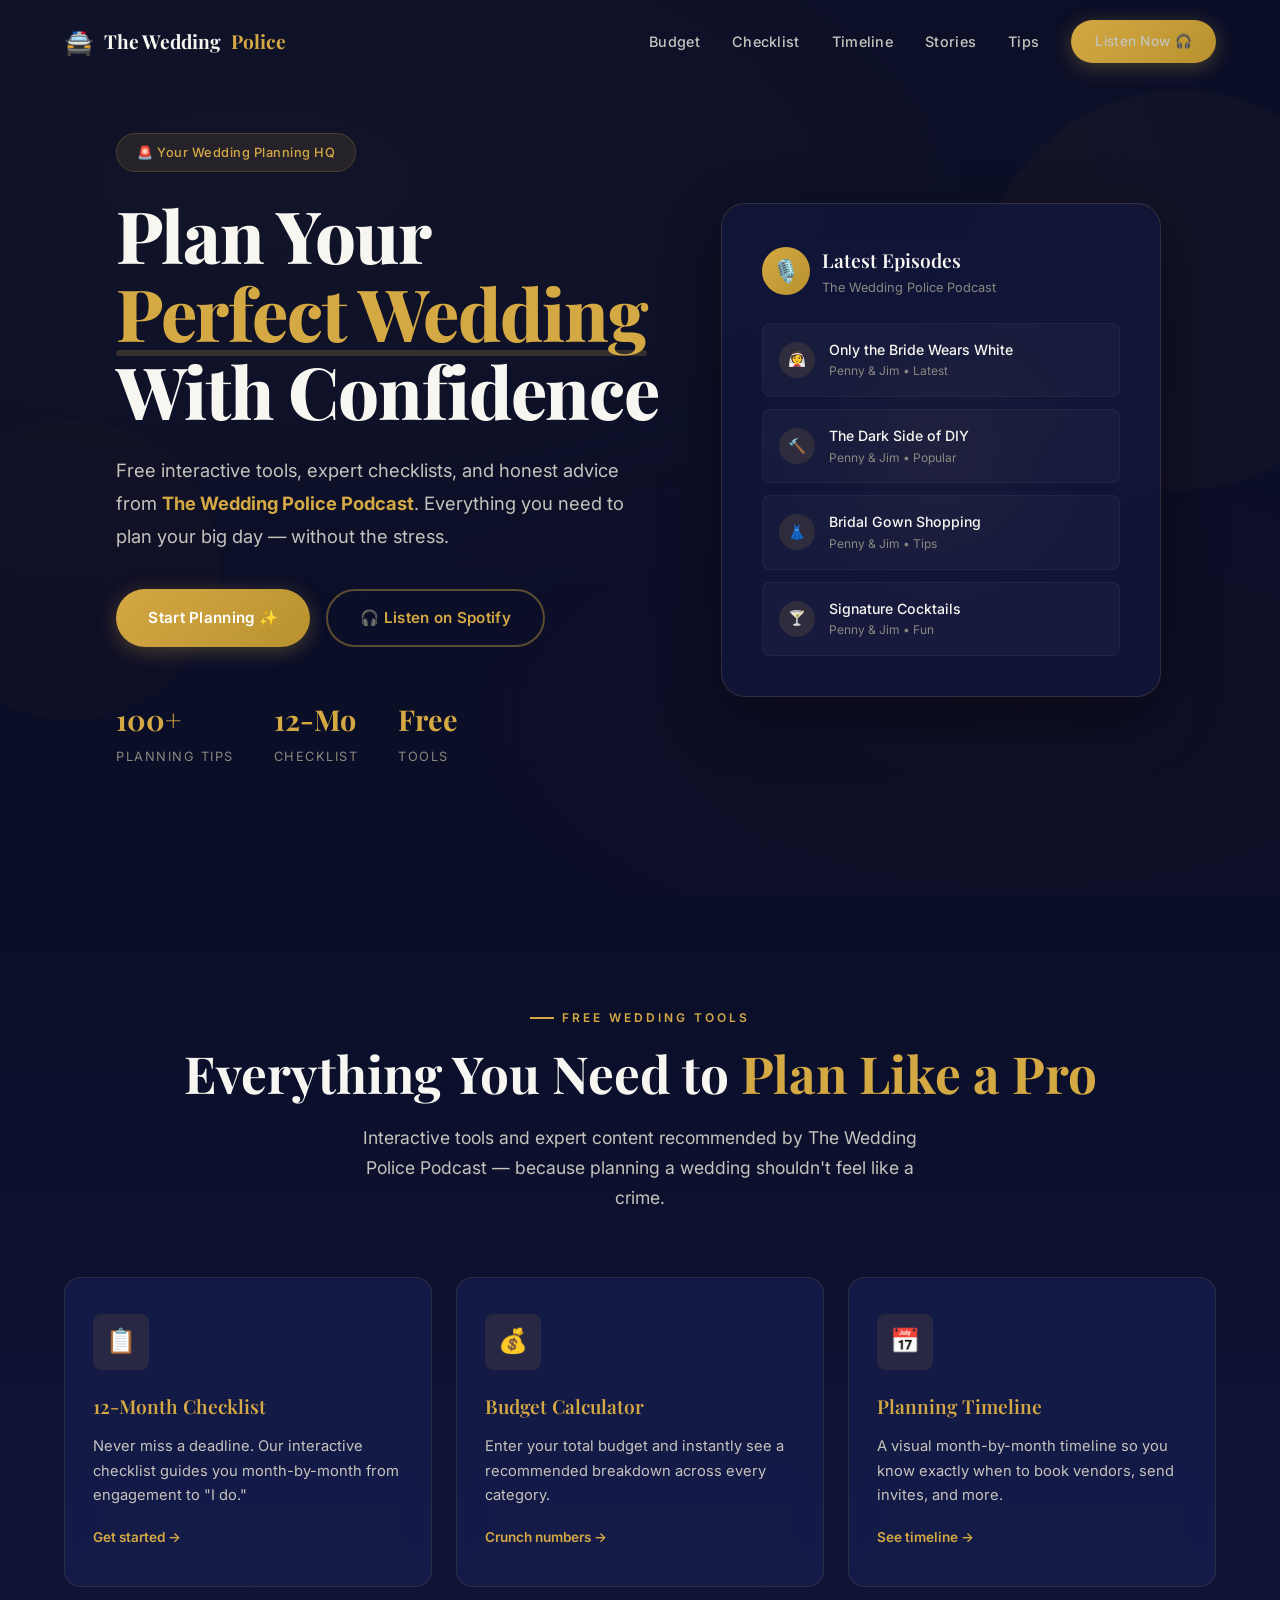
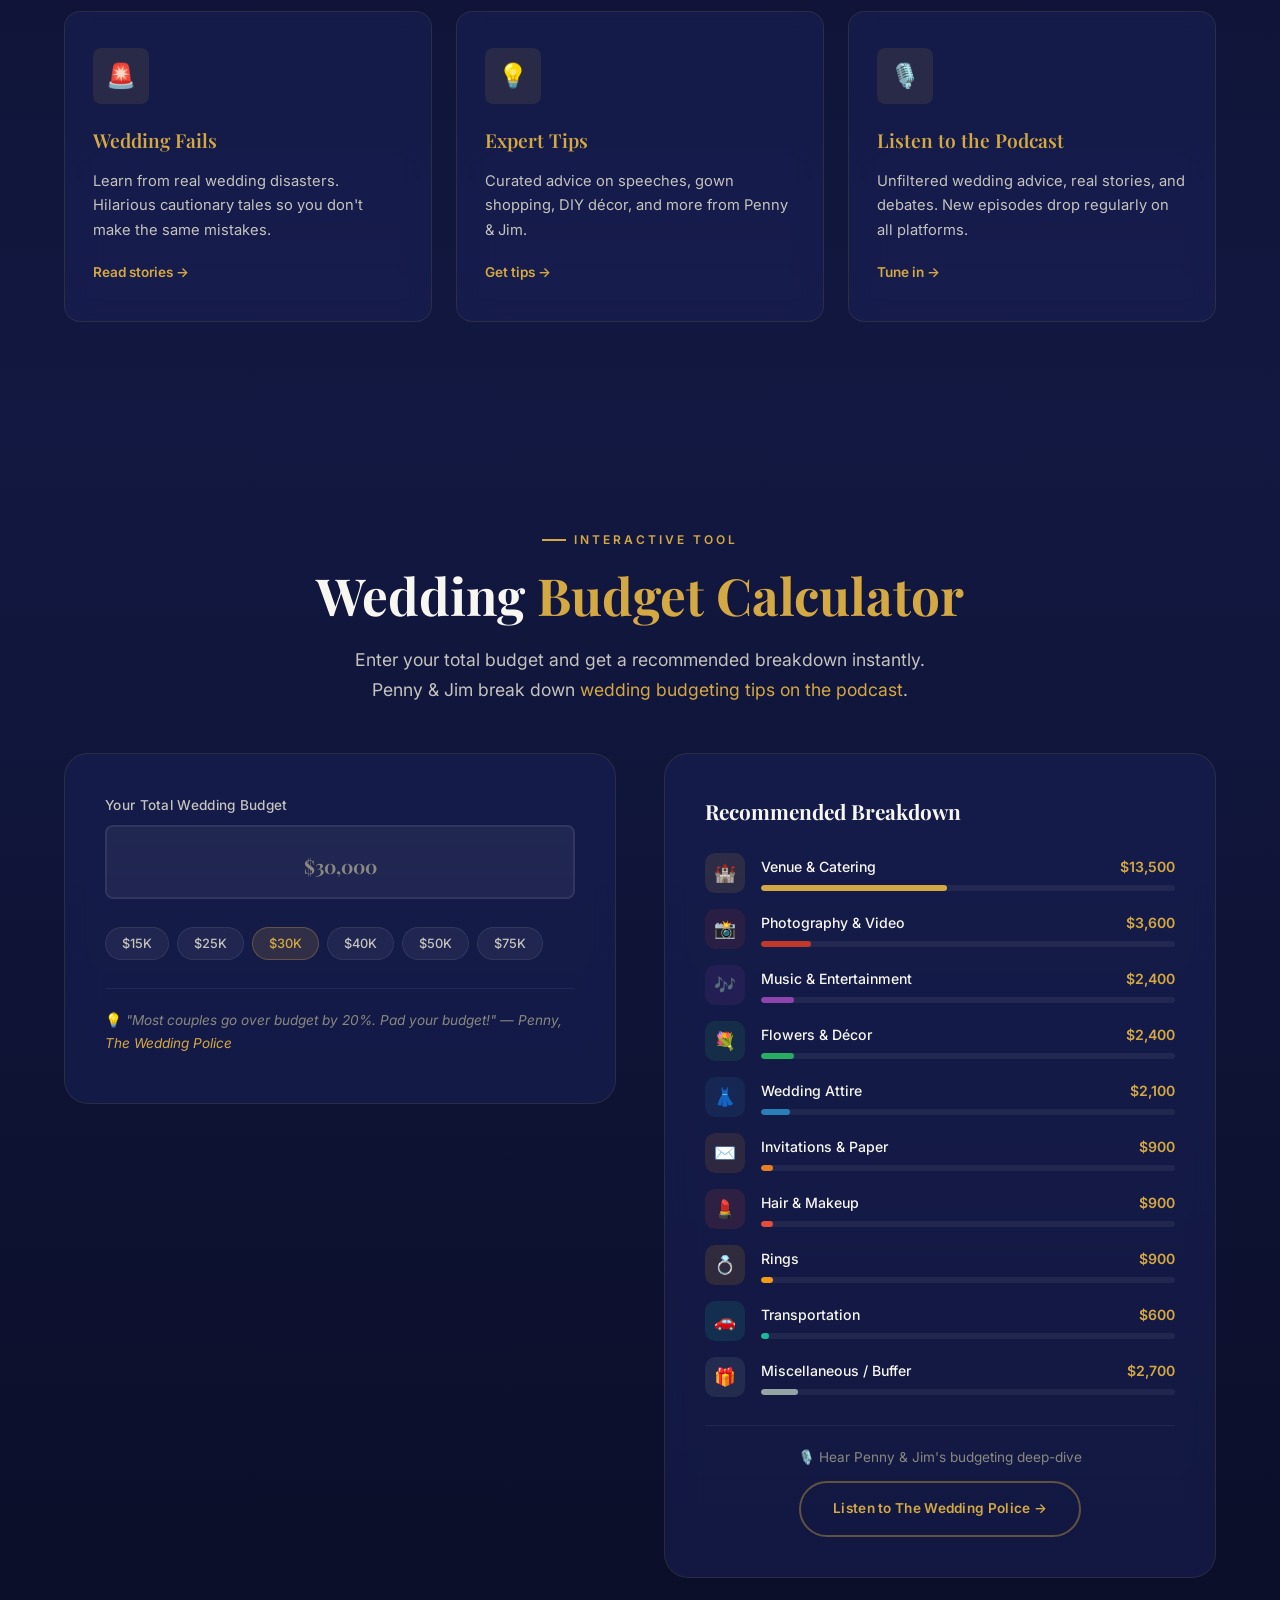
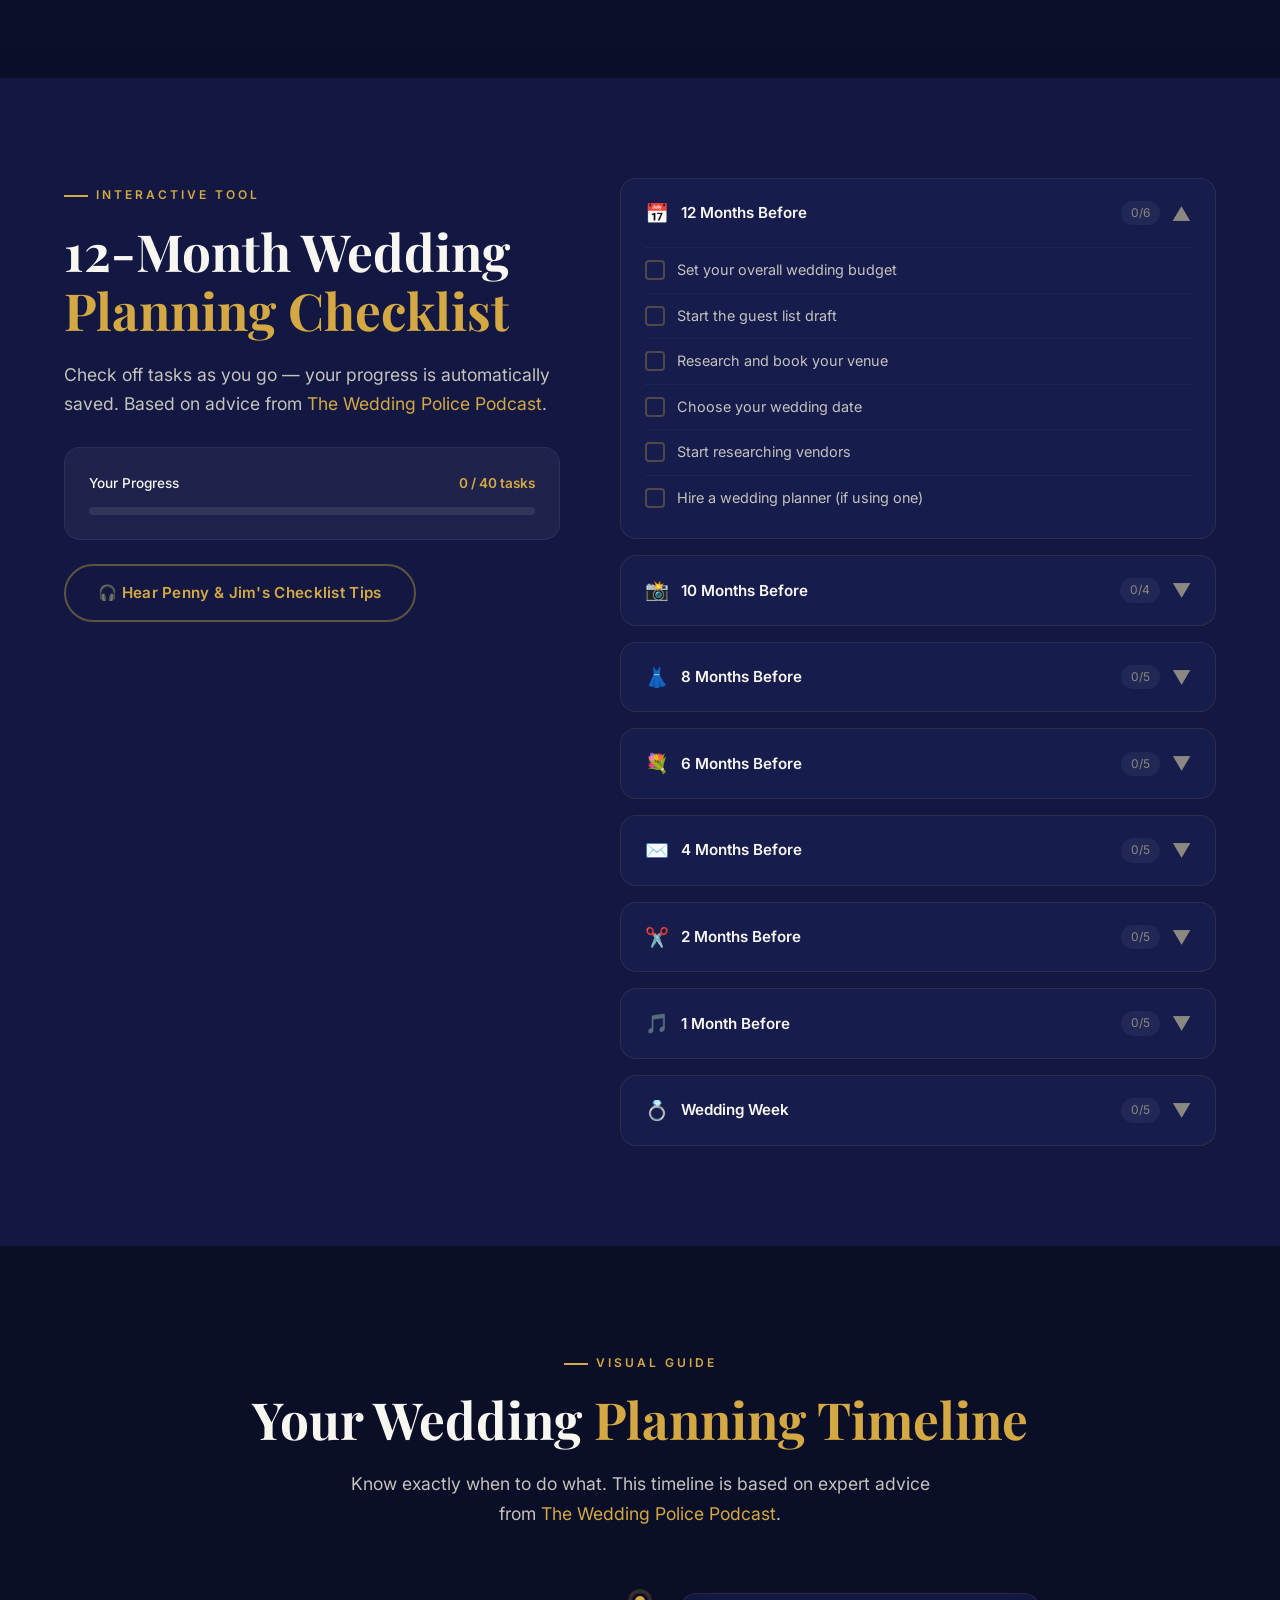
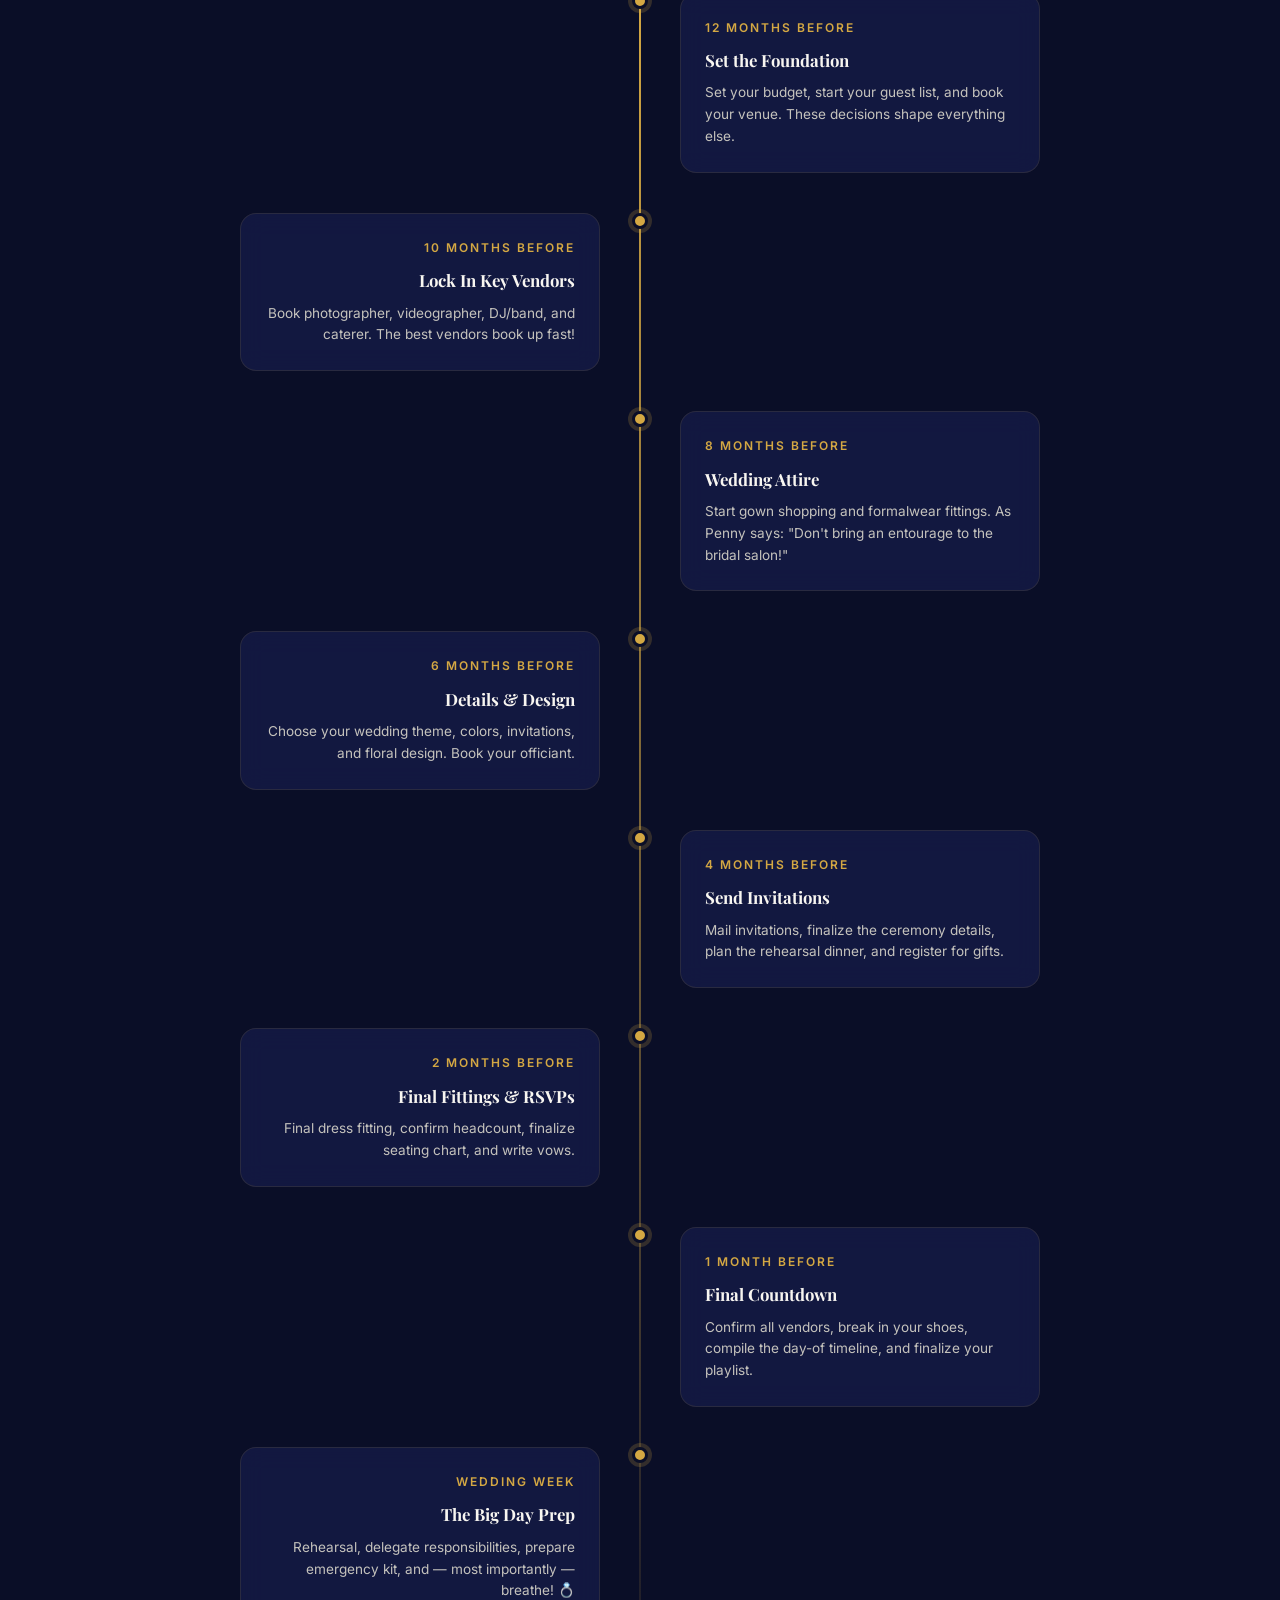
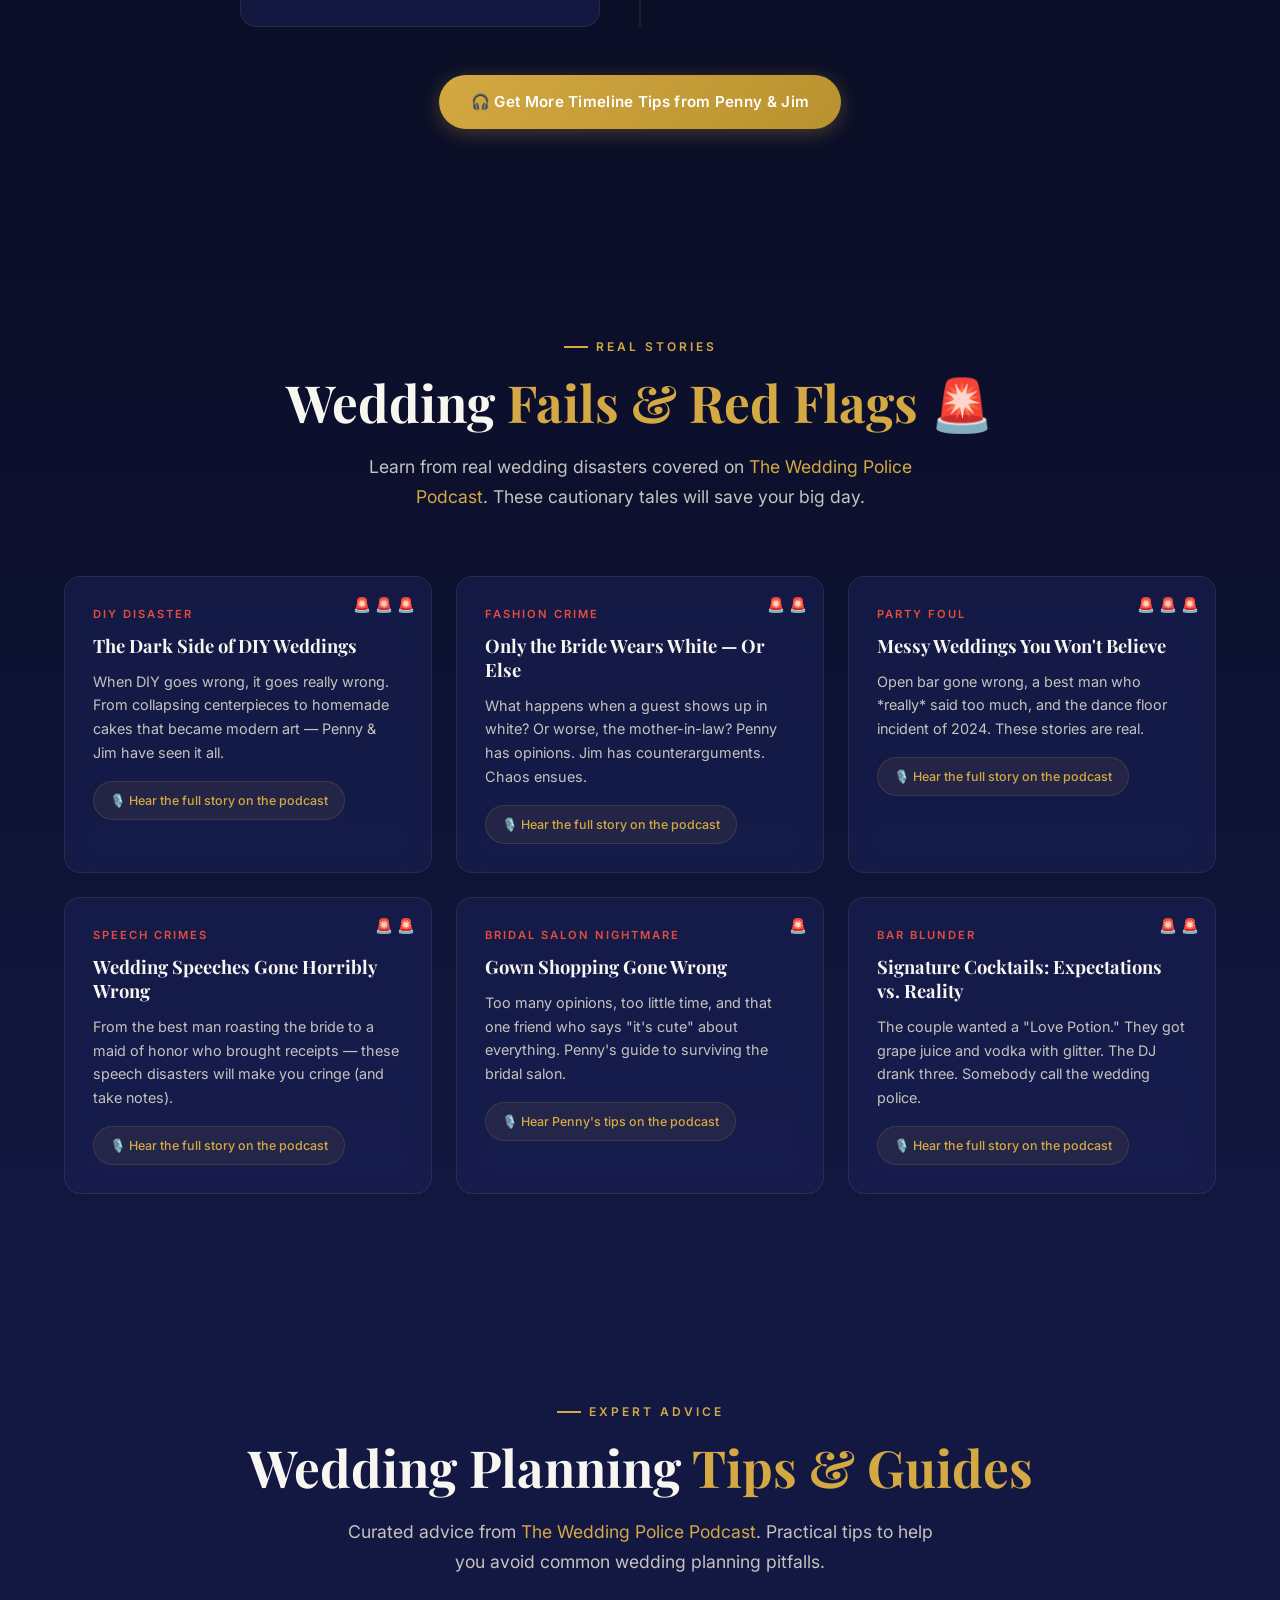
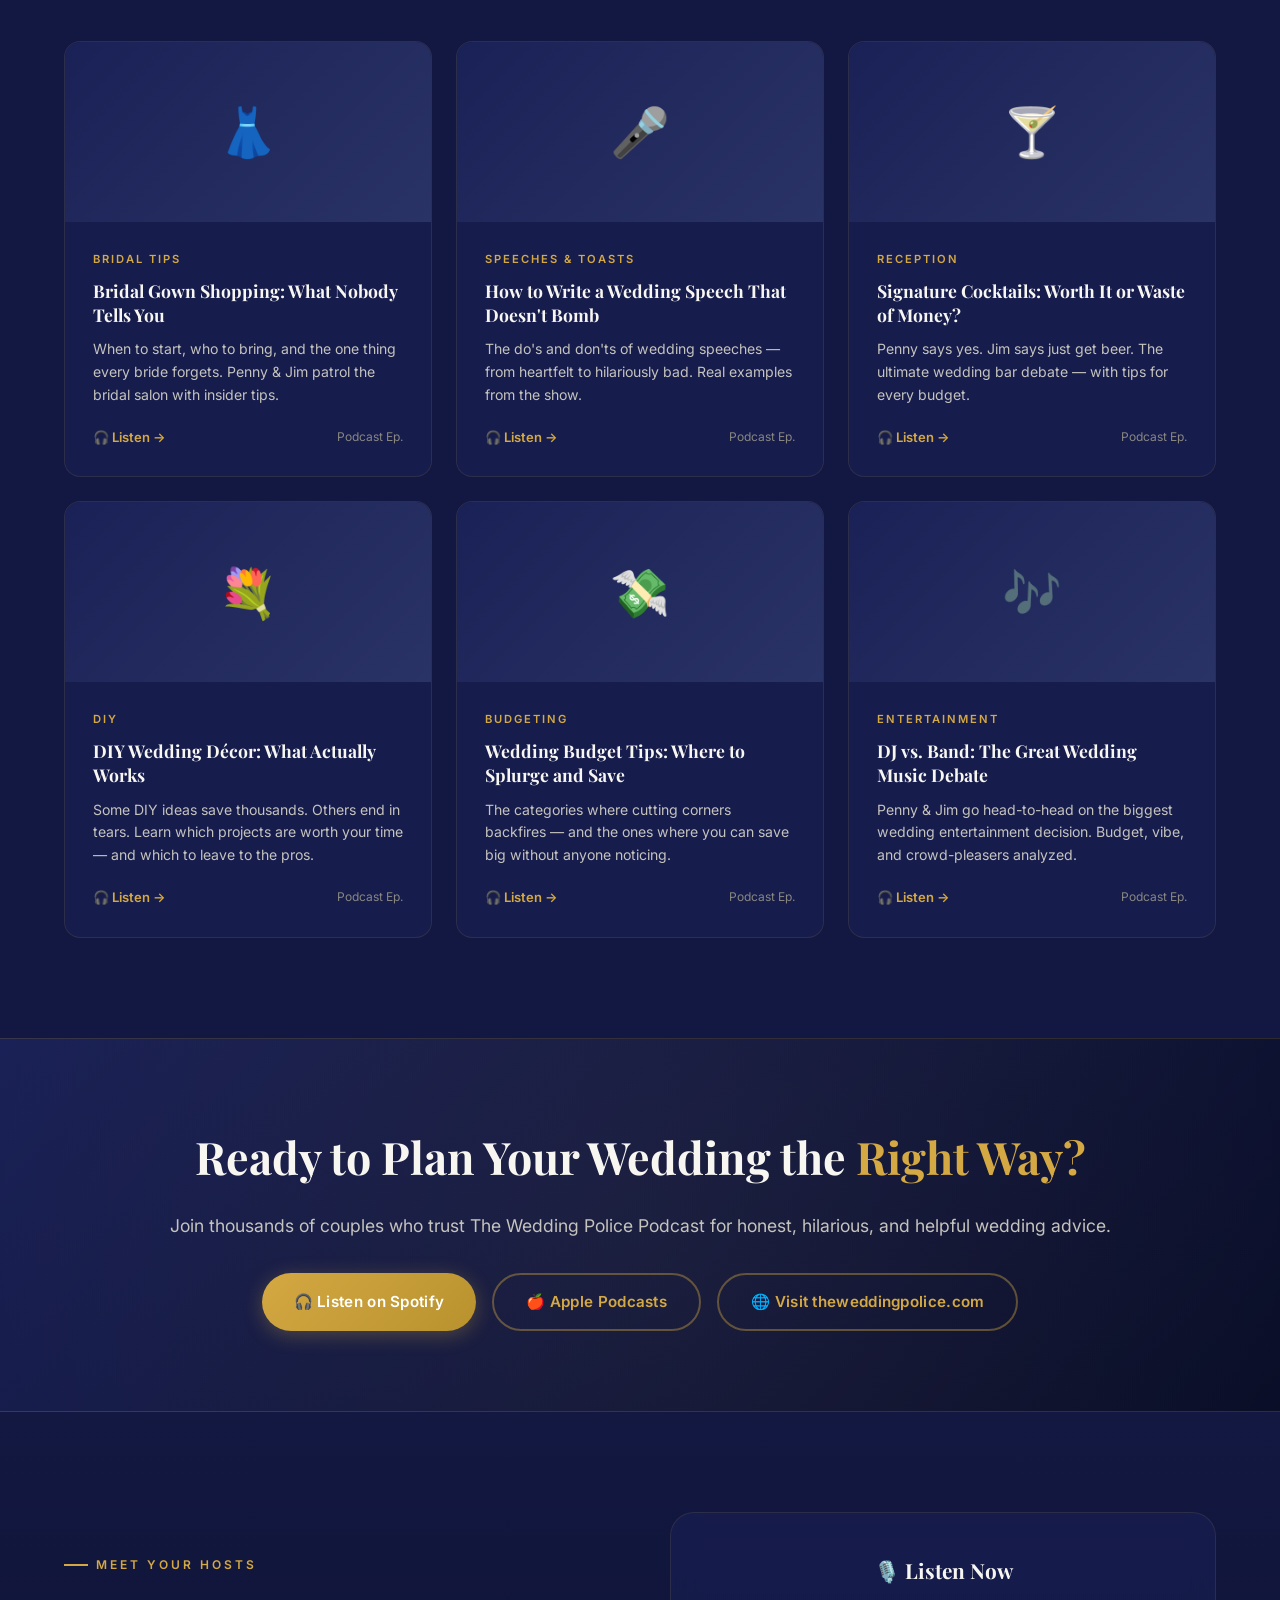
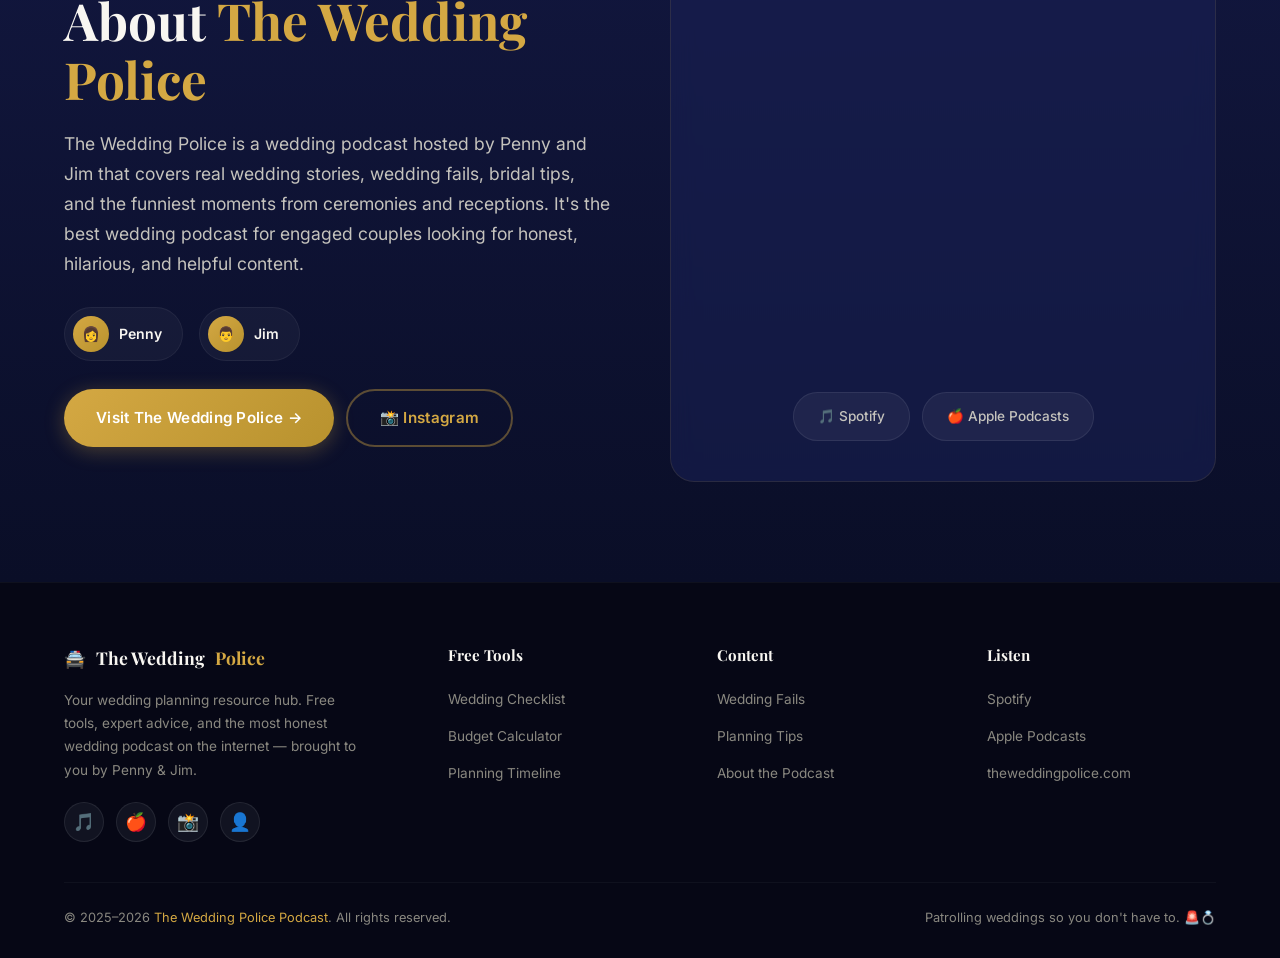
==== commit 5ad26c99: "Move budget calculator above checklist, reorder nav" ====
--- a/index.html
+++ b/index.html
@@ -87,8 +87,8 @@
         The Wedding <span>Police</span>
       </a>
       <ul class="nav-links" id="navLinks">
+        <li><a href="#budget">Budget</a></li>
         <li><a href="#checklist">Checklist</a></li>
-        <li><a href="#budget">Budget</a></li>
         <li><a href="#timeline">Timeline</a></li>
         <li><a href="#stories">Stories</a></li>
         <li><a href="#tips">Tips</a></li>
@@ -230,6 +230,46 @@
     </div>
   </section>
 
+  <!-- ===== BUDGET CALCULATOR ===== -->
+  <section class="budget-section section" id="budget">
+    <div class="container">
+      <div class="reveal" style="text-align:center; margin-bottom: 48px;">
+        <div class="section-label">Interactive Tool</div>
+        <h2 class="section-title">Wedding <span class="gold-text">Budget Calculator</span></h2>
+        <p class="section-subtitle" style="margin: 0 auto;">Enter your total budget and get a recommended breakdown instantly. Penny & Jim break down <a href="https://theweddingpolice.com" target="_blank" rel="noopener">wedding budgeting tips on the podcast</a>.</p>
+      </div>
+      <div class="budget-layout">
+        <div class="budget-input-card reveal">
+          <div class="budget-input-group">
+            <label class="budget-label" for="budgetInput">Your Total Wedding Budget</label>
+            <input type="text" class="budget-input" id="budgetInput" placeholder="$30,000" inputmode="numeric">
+          </div>
+          <div class="budget-presets" id="budgetPresets">
+            <button class="preset-btn" data-amount="15000">$15K</button>
+            <button class="preset-btn" data-amount="25000">$25K</button>
+            <button class="preset-btn active" data-amount="30000">$30K</button>
+            <button class="preset-btn" data-amount="40000">$40K</button>
+            <button class="preset-btn" data-amount="50000">$50K</button>
+            <button class="preset-btn" data-amount="75000">$75K</button>
+          </div>
+          <div style="margin-top: 28px; padding-top: 20px; border-top: 1px solid rgba(255,255,255,0.06);">
+            <p style="font-size: 0.85rem; color: var(--gray); margin-bottom: 8px;">💡 <em>"Most couples go over budget by 20%. Pad your budget!" — Penny, <a href="https://theweddingpolice.com" target="_blank" rel="noopener" style="color: var(--gold);">The Wedding Police</a></em></p>
+          </div>
+        </div>
+        <div class="budget-results reveal reveal-delay-1" id="budgetResults">
+          <h3>Recommended Breakdown</h3>
+          <div class="budget-breakdown" id="budgetBreakdown">
+            <!-- Built by JavaScript -->
+          </div>
+          <div class="budget-cta">
+            <p>🎙️ Hear Penny & Jim's budgeting deep-dive</p>
+            <a href="https://theweddingpolice.com" target="_blank" rel="noopener" class="btn btn-outline" style="font-size: 0.85rem;">Listen to The Wedding Police →</a>
+          </div>
+        </div>
+      </div>
+    </div>
+  </section>
+
   <!-- ===== INTERACTIVE CHECKLIST ===== -->
   <section class="checklist-section section" id="checklist">
     <div class="container">
@@ -258,46 +298,6 @@
     </div>
   </section>
 
-  <!-- ===== BUDGET CALCULATOR ===== -->
-  <section class="budget-section section" id="budget">
-    <div class="container">
-      <div class="reveal" style="text-align:center; margin-bottom: 48px;">
-        <div class="section-label">Interactive Tool</div>
-        <h2 class="section-title">Wedding <span class="gold-text">Budget Calculator</span></h2>
-        <p class="section-subtitle" style="margin: 0 auto;">Enter your total budget and get a recommended breakdown instantly. Penny & Jim break down <a href="https://theweddingpolice.com" target="_blank" rel="noopener">wedding budgeting tips on the podcast</a>.</p>
-      </div>
-      <div class="budget-layout">
-        <div class="budget-input-card reveal">
-          <div class="budget-input-group">
-            <label class="budget-label" for="budgetInput">Your Total Wedding Budget</label>
-            <input type="text" class="budget-input" id="budgetInput" placeholder="$30,000" inputmode="numeric">
-          </div>
-          <div class="budget-presets" id="budgetPresets">
-            <button class="preset-btn" data-amount="15000">$15K</button>
-            <button class="preset-btn" data-amount="25000">$25K</button>
-            <button class="preset-btn active" data-amount="30000">$30K</button>
-            <button class="preset-btn" data-amount="40000">$40K</button>
-            <button class="preset-btn" data-amount="50000">$50K</button>
-            <button class="preset-btn" data-amount="75000">$75K</button>
-          </div>
-          <div style="margin-top: 28px; padding-top: 20px; border-top: 1px solid rgba(255,255,255,0.06);">
-            <p style="font-size: 0.85rem; color: var(--gray); margin-bottom: 8px;">💡 <em>"Most couples go over budget by 20%. Pad your budget!" — Penny, <a href="https://theweddingpolice.com" target="_blank" rel="noopener" style="color: var(--gold);">The Wedding Police</a></em></p>
-          </div>
-        </div>
-        <div class="budget-results reveal reveal-delay-1" id="budgetResults">
-          <h3>Recommended Breakdown</h3>
-          <div class="budget-breakdown" id="budgetBreakdown">
-            <!-- Built by JavaScript -->
-          </div>
-          <div class="budget-cta">
-            <p>🎙️ Hear Penny & Jim's budgeting deep-dive</p>
-            <a href="https://theweddingpolice.com" target="_blank" rel="noopener" class="btn btn-outline" style="font-size: 0.85rem;">Listen to The Wedding Police →</a>
-          </div>
-        </div>
-      </div>
-    </div>
-  </section>
-
   <!-- ===== TIMELINE ===== -->
   <section class="timeline-section section" id="timeline">
     <div class="container">
--- a/styles.css
+++ b/styles.css
@@ -121,14 +121,14 @@
 
 .btn-primary {
   background: linear-gradient(135deg, var(--gold), var(--gold-dark));
-  color: var(--navy);
+  color: var(--white-pure);
   box-shadow: 0 4px 20px rgba(212, 168, 67, 0.3);
 }
 
 .btn-primary:hover {
   transform: translateY(-2px);
   box-shadow: 0 8px 30px rgba(212, 168, 67, 0.45);
-  color: var(--navy);
+  color: var(--white-pure);
 }
 
 .btn-outline {
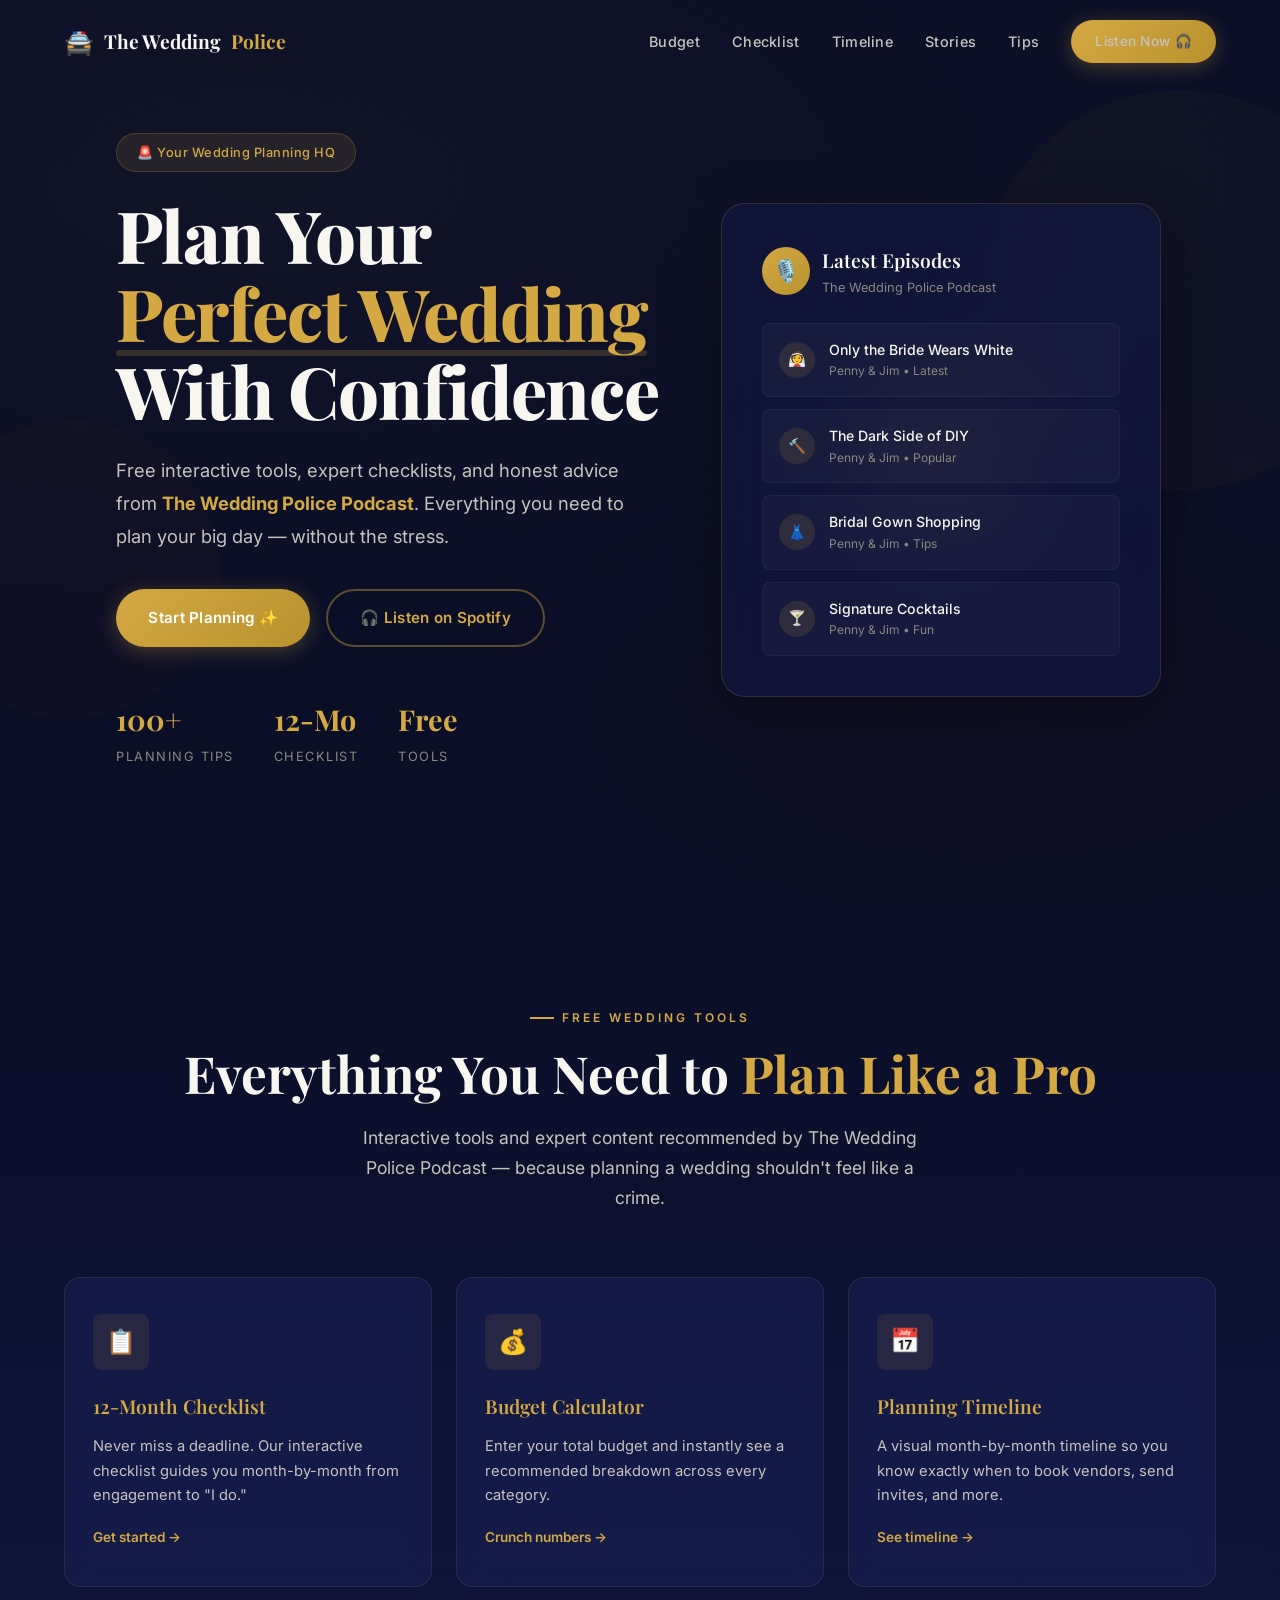
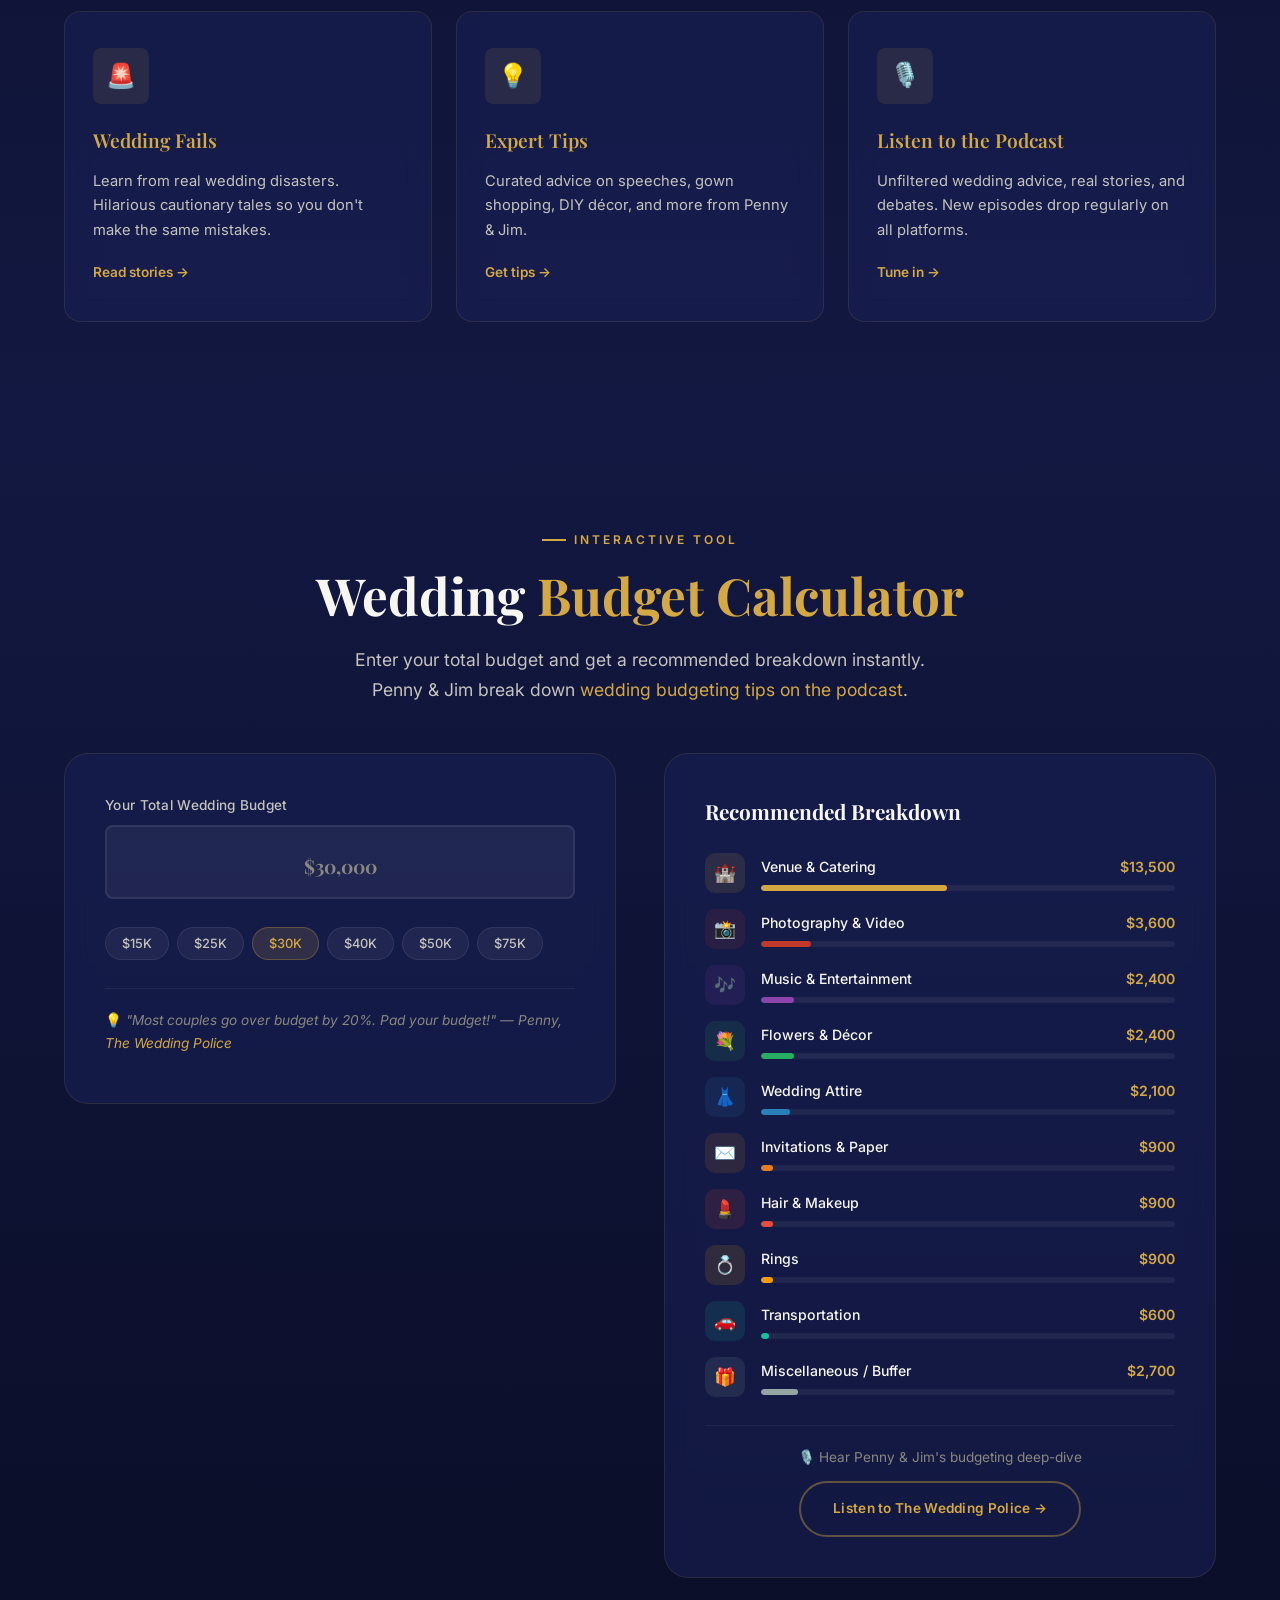
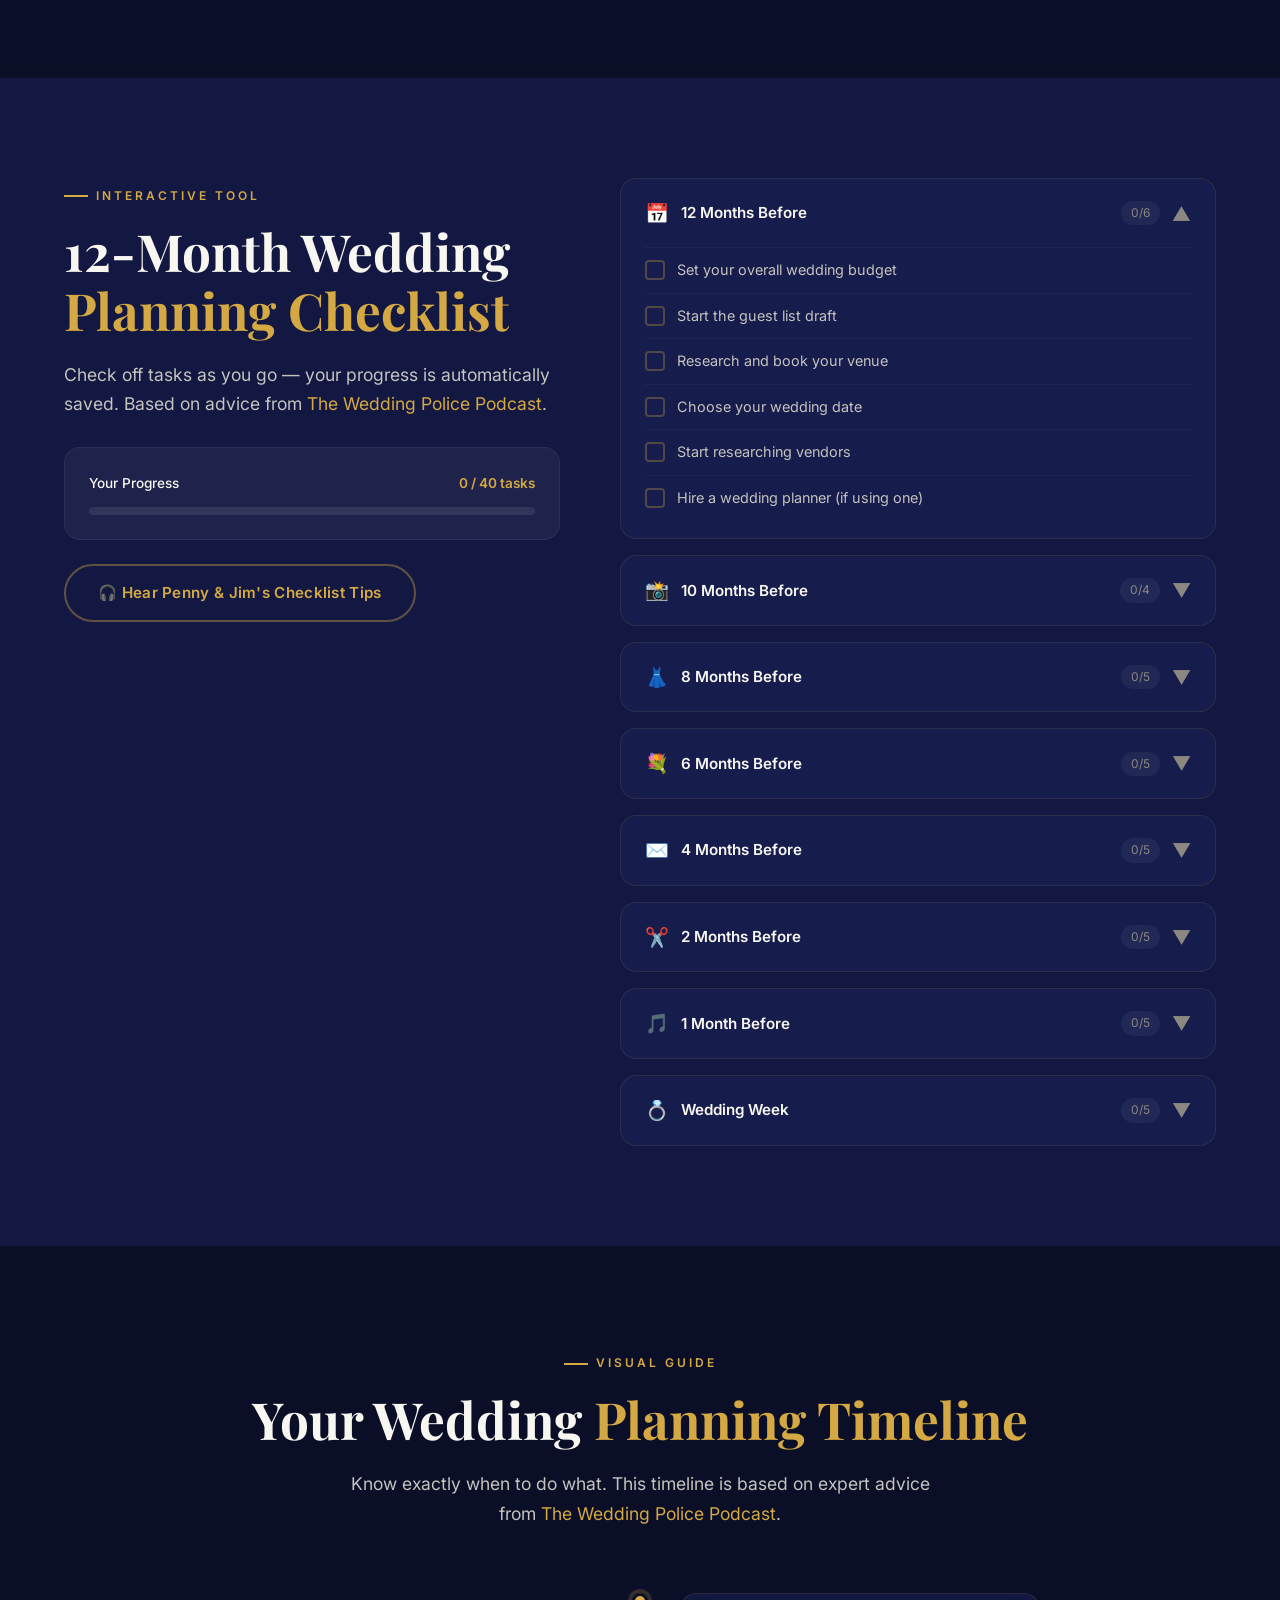
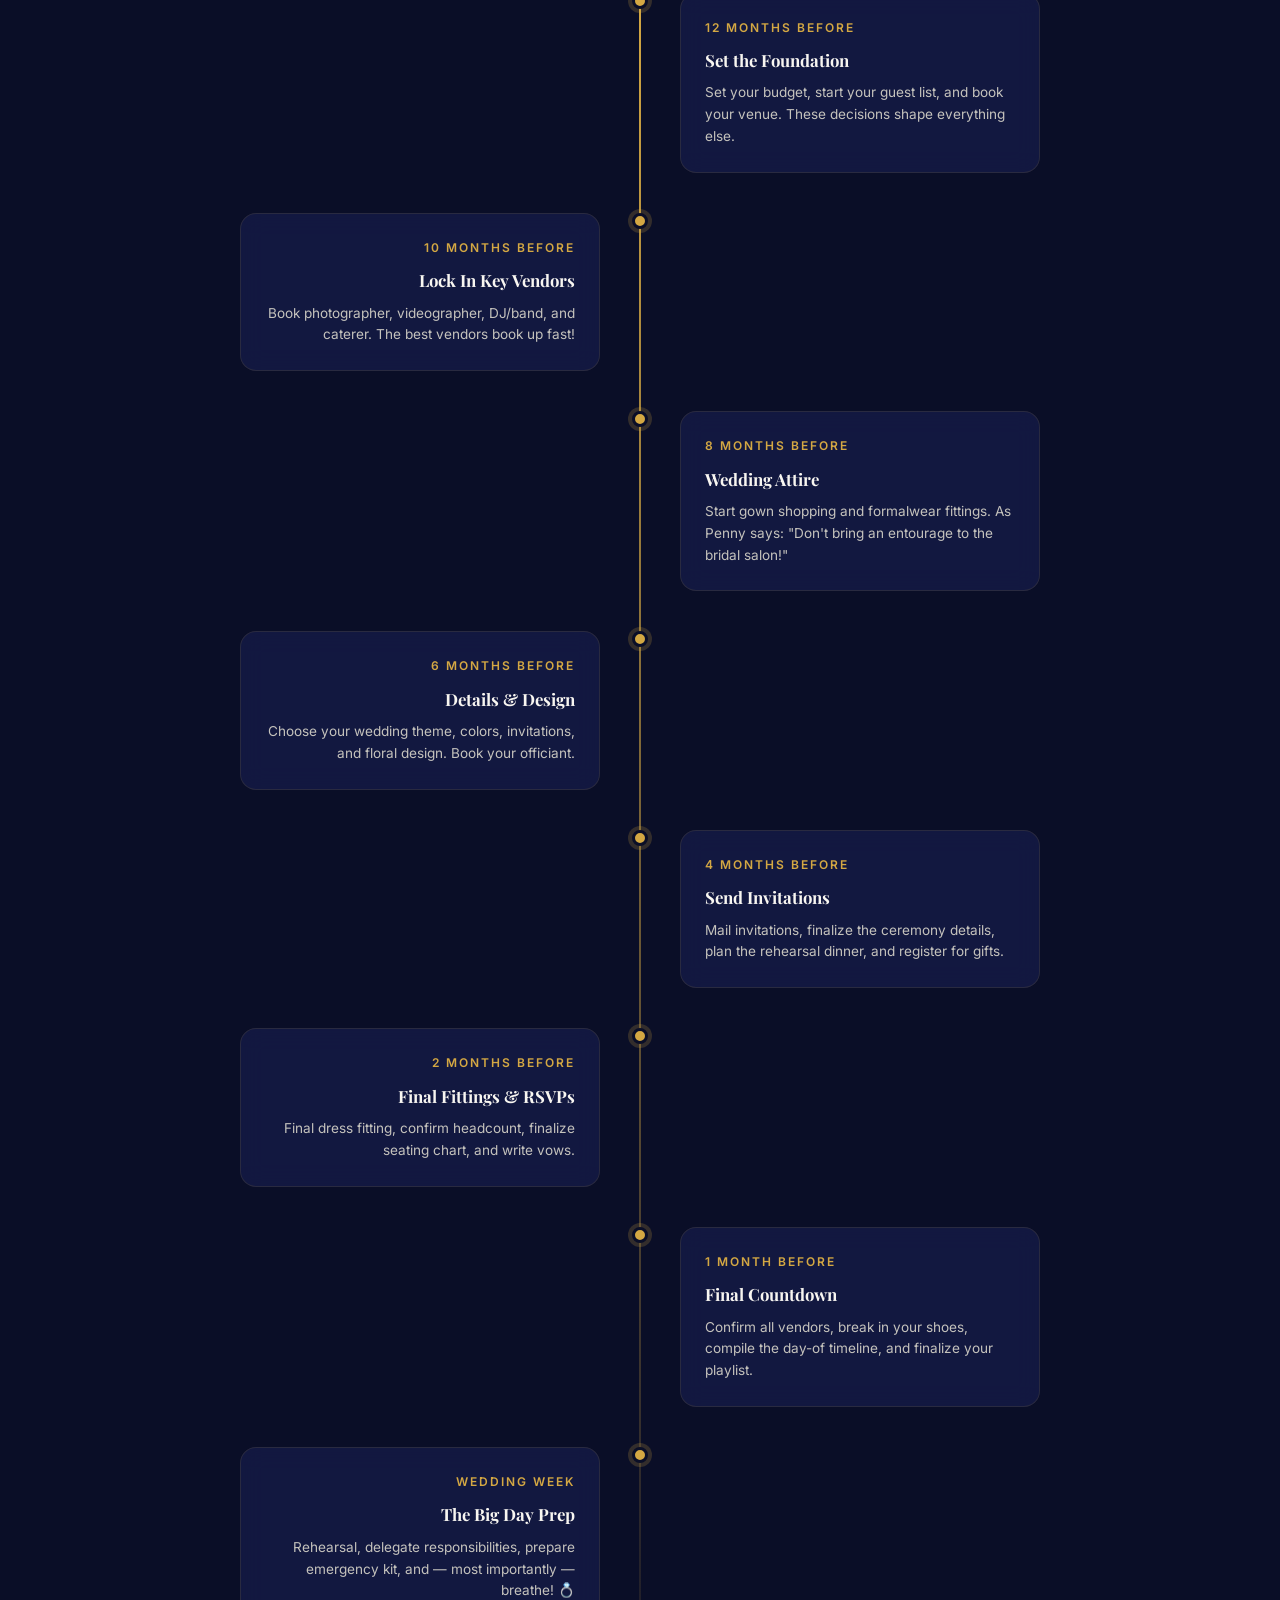
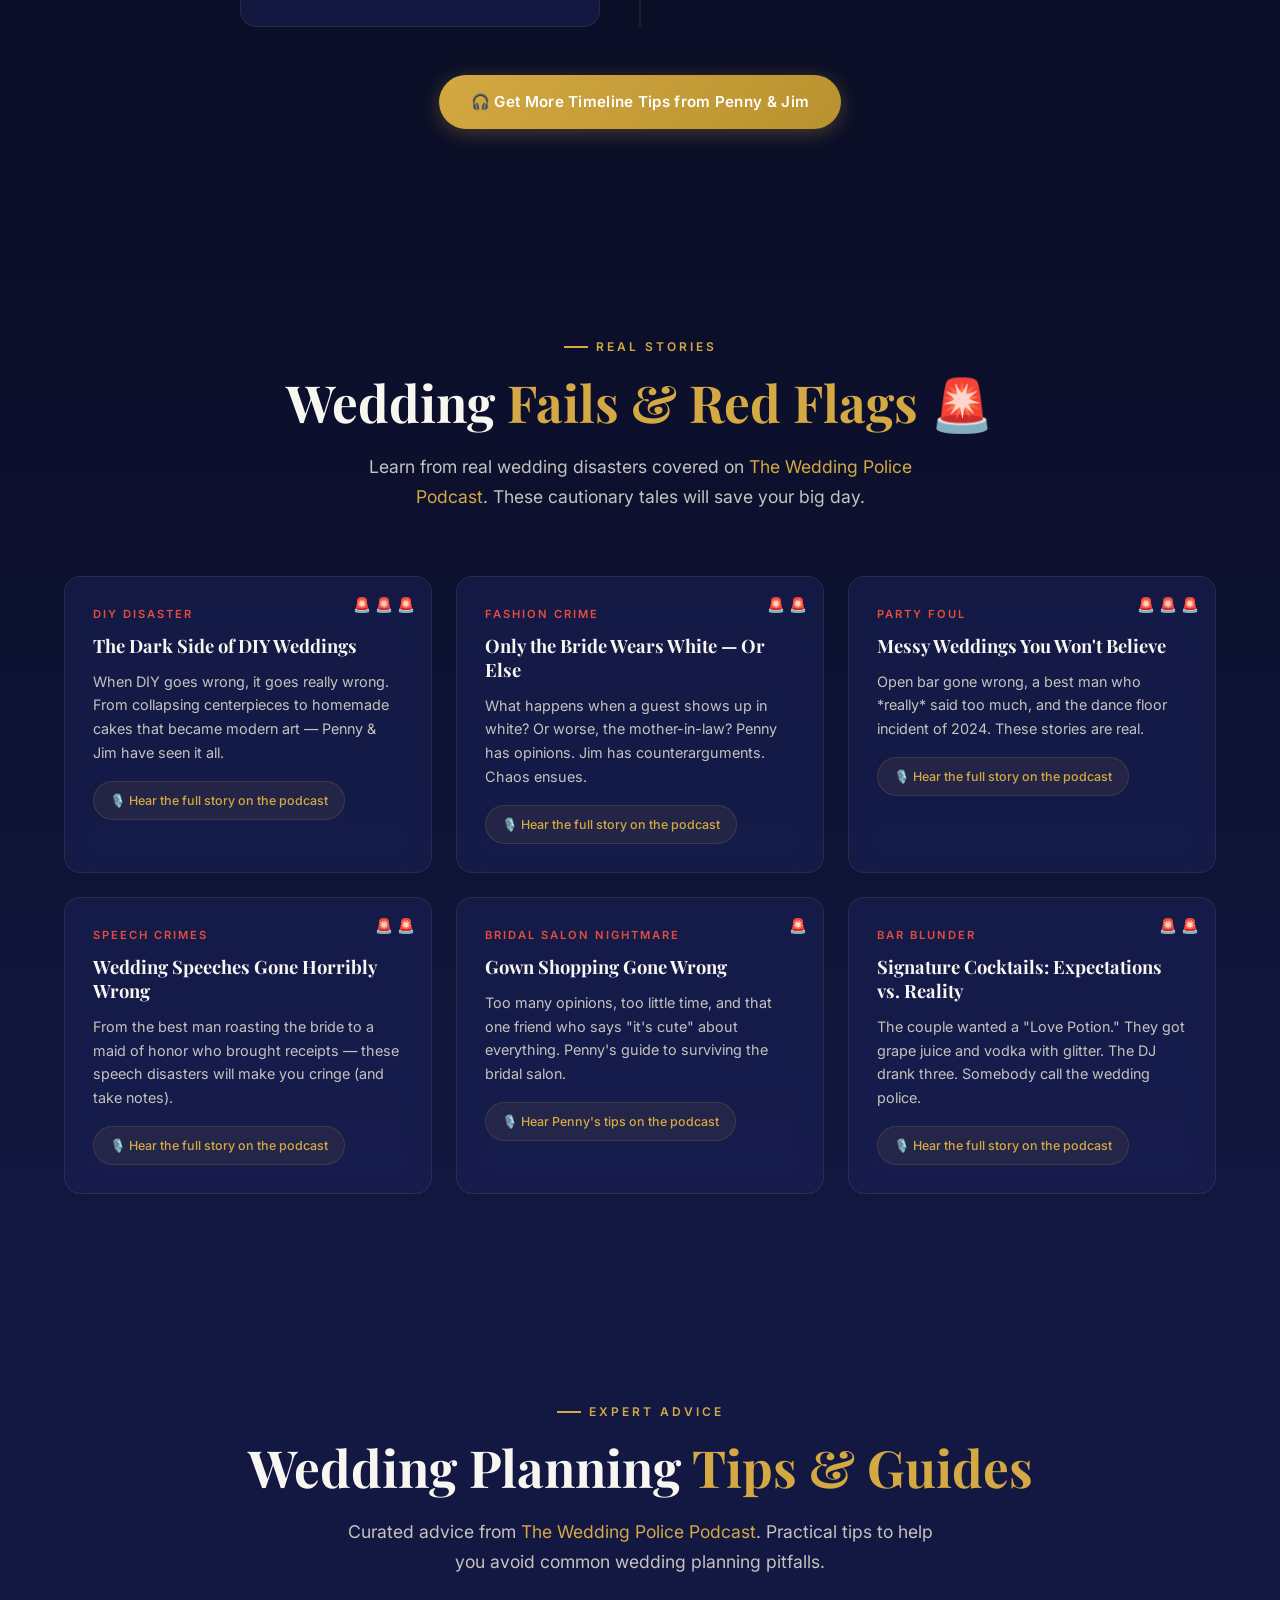
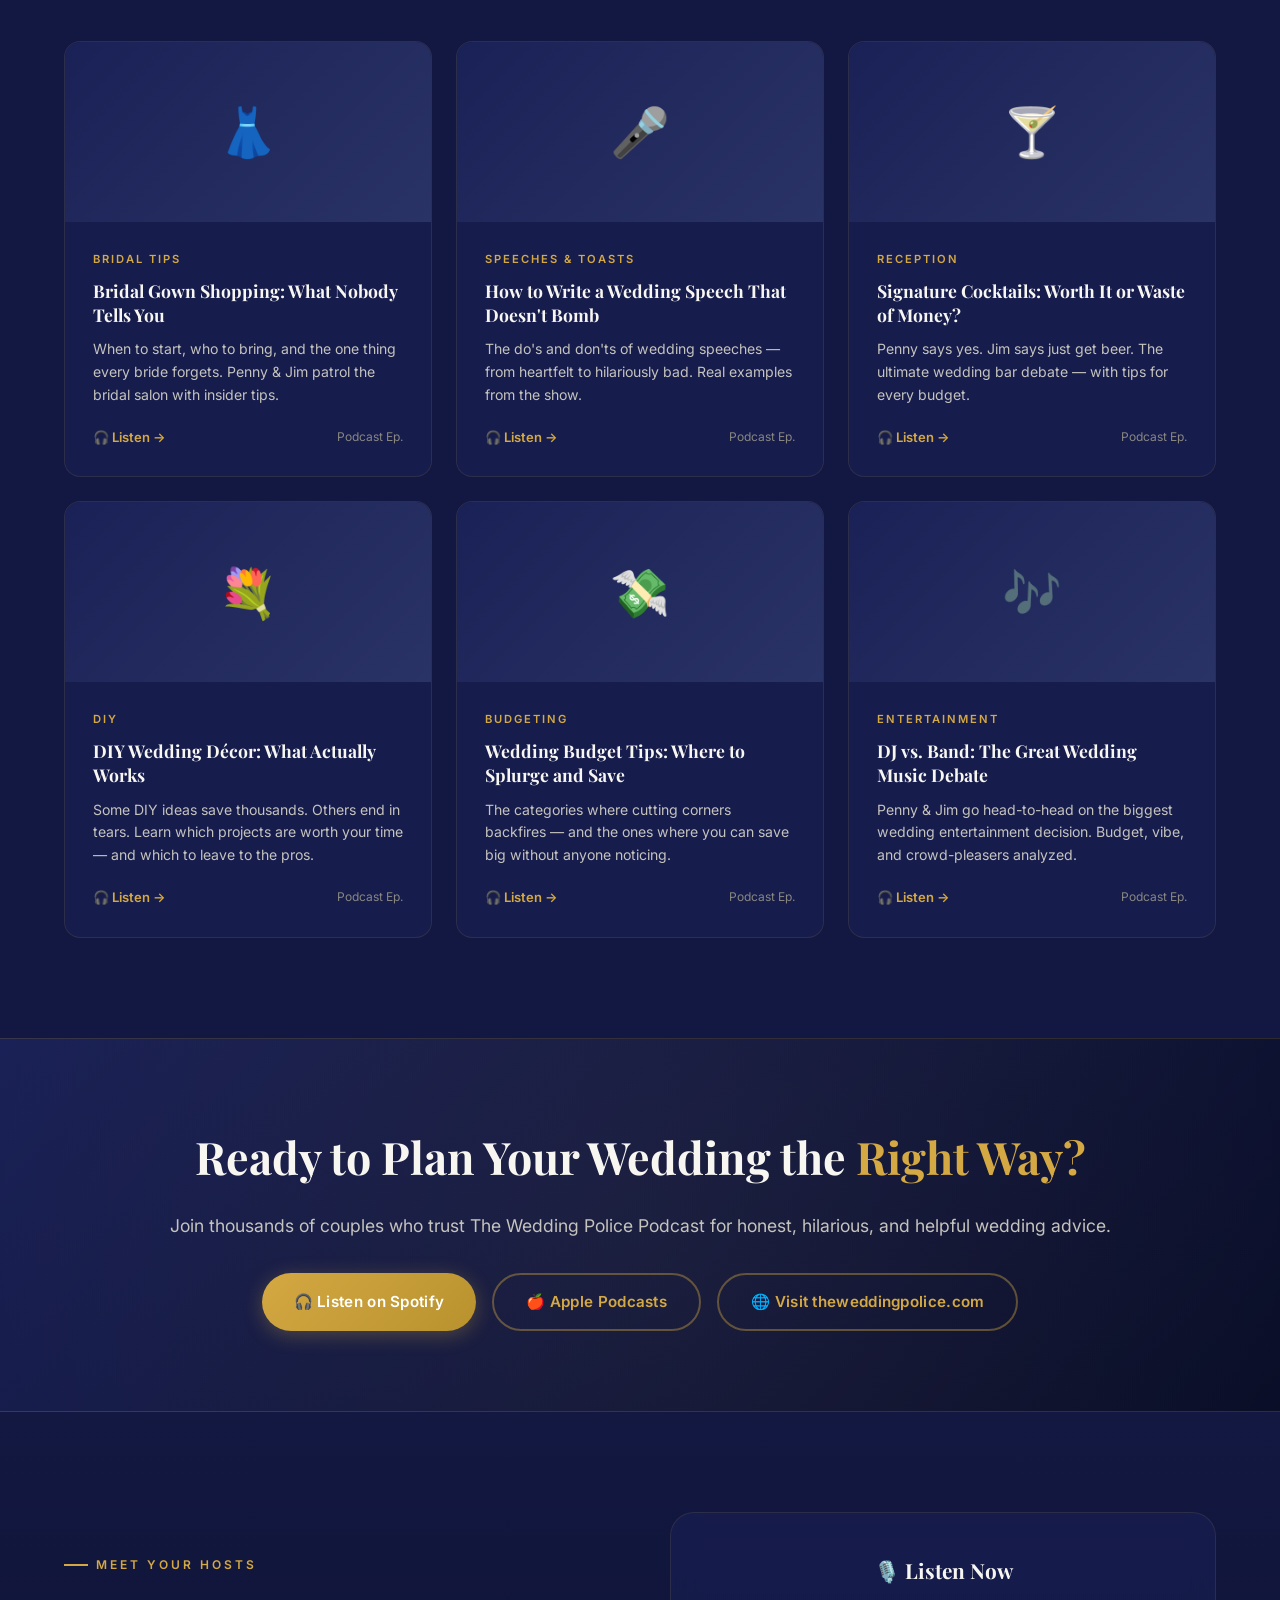
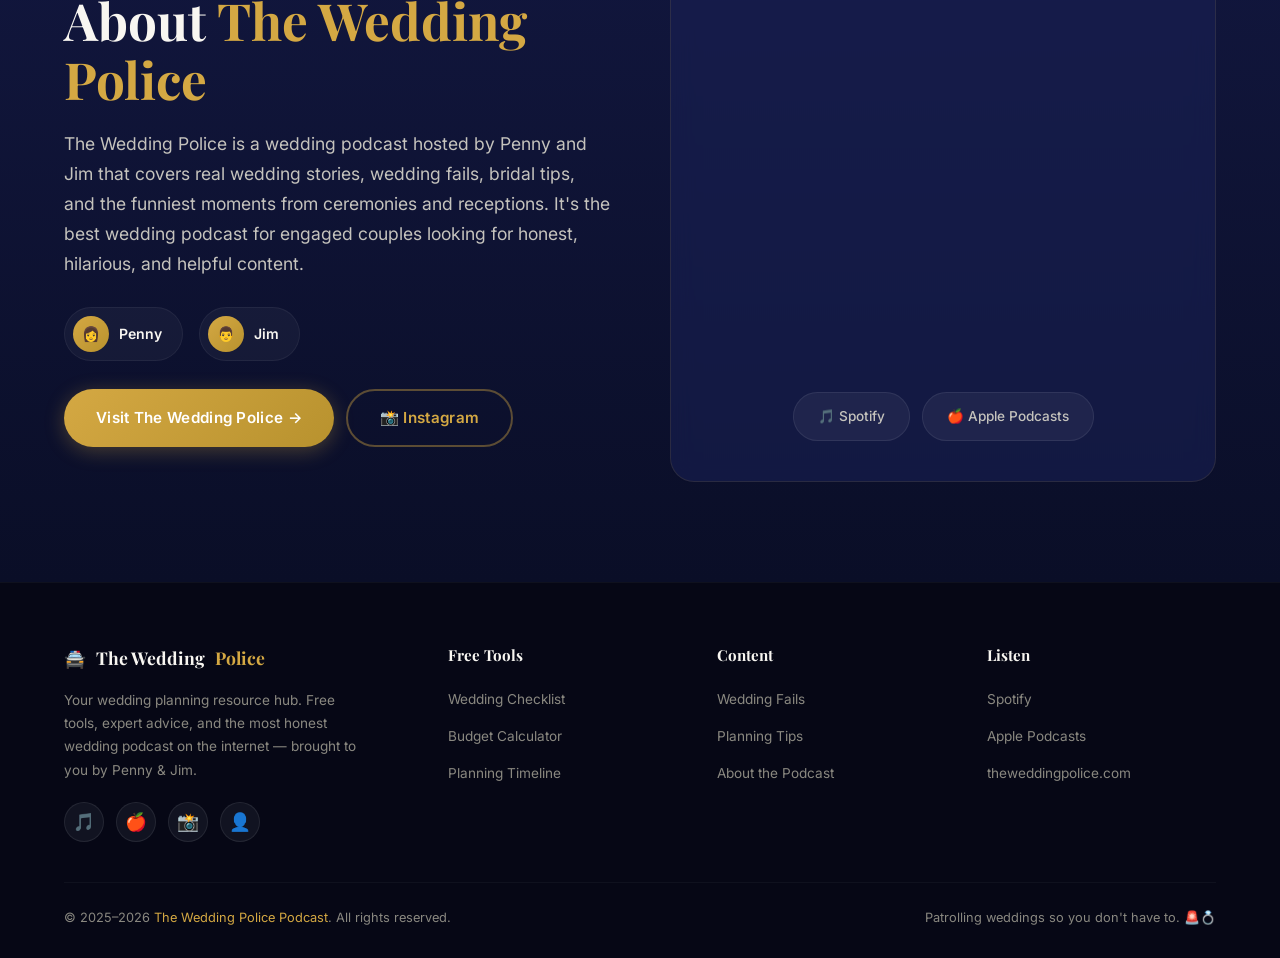
==== commit 7d48e6b5: "SEO fixes: add robots.txt, sitemap.xml, canonical URL, fix OG URL, add alt attributes" ====
--- a/index.html
+++ b/index.html
@@ -11,7 +11,7 @@
   <meta property="og:title" content="Wedding Planning Resources | The Wedding Police Podcast">
   <meta property="og:description" content="Free interactive wedding planning tools — checklist, budget calculator, timeline — plus hilarious wedding stories from The Wedding Police Podcast.">
   <meta property="og:type" content="website">
-  <meta property="og:url" content="https://theweddingpolice.com/resources">
+  <meta property="og:url" content="https://pennyhasproblems.com/">
 
   <!-- Twitter Card -->
   <meta name="twitter:card" content="summary_large_image">
@@ -23,6 +23,7 @@
   <link rel="preconnect" href="https://fonts.gstatic.com" crossorigin>
   <link href="https://fonts.googleapis.com/css2?family=Inter:wght@400;500;600;700&family=Playfair+Display:wght@600;700;800&display=swap" rel="stylesheet">
 
+  <link rel="canonical" href="https://pennyhasproblems.com/">
   <link rel="stylesheet" href="styles.css">
 
   <!-- Structured Data -->
@@ -465,7 +466,7 @@
       <div class="articles-grid">
         <div class="article-card reveal reveal-delay-1">
           <div class="article-img">
-            <div class="article-img-placeholder" style="background: linear-gradient(135deg, #1a2156, #2a3366);">👗</div>
+            <div class="article-img-placeholder" style="background: linear-gradient(135deg, #1a2156, #2a3366);" role="img" aria-label="Bridal gown shopping tips">👗</div>
           </div>
           <div class="article-body">
             <div class="article-tag">Bridal Tips</div>
@@ -479,7 +480,7 @@
         </div>
         <div class="article-card reveal reveal-delay-2">
           <div class="article-img">
-            <div class="article-img-placeholder" style="background: linear-gradient(135deg, #1a2156, #2a3366);">🎤</div>
+            <div class="article-img-placeholder" style="background: linear-gradient(135deg, #1a2156, #2a3366);" role="img" aria-label="Wedding speech and toast tips">🎤</div>
           </div>
           <div class="article-body">
             <div class="article-tag">Speeches & Toasts</div>
@@ -493,7 +494,7 @@
         </div>
         <div class="article-card reveal reveal-delay-3">
           <div class="article-img">
-            <div class="article-img-placeholder" style="background: linear-gradient(135deg, #1a2156, #2a3366);">🍸</div>
+            <div class="article-img-placeholder" style="background: linear-gradient(135deg, #1a2156, #2a3366);" role="img" aria-label="Signature wedding cocktails guide">🍸</div>
           </div>
           <div class="article-body">
             <div class="article-tag">Reception</div>
@@ -507,7 +508,7 @@
         </div>
         <div class="article-card reveal reveal-delay-1">
           <div class="article-img">
-            <div class="article-img-placeholder" style="background: linear-gradient(135deg, #1a2156, #2a3366);">💐</div>
+            <div class="article-img-placeholder" style="background: linear-gradient(135deg, #1a2156, #2a3366);" role="img" aria-label="DIY wedding décor ideas">💐</div>
           </div>
           <div class="article-body">
             <div class="article-tag">DIY</div>
@@ -521,7 +522,7 @@
         </div>
         <div class="article-card reveal reveal-delay-2">
           <div class="article-img">
-            <div class="article-img-placeholder" style="background: linear-gradient(135deg, #1a2156, #2a3366);">💸</div>
+            <div class="article-img-placeholder" style="background: linear-gradient(135deg, #1a2156, #2a3366);" role="img" aria-label="Wedding budget tips">💸</div>
           </div>
           <div class="article-body">
             <div class="article-tag">Budgeting</div>
@@ -535,7 +536,7 @@
         </div>
         <div class="article-card reveal reveal-delay-3">
           <div class="article-img">
-            <div class="article-img-placeholder" style="background: linear-gradient(135deg, #1a2156, #2a3366);">🎶</div>
+            <div class="article-img-placeholder" style="background: linear-gradient(135deg, #1a2156, #2a3366);" role="img" aria-label="DJ vs band wedding music debate">🎶</div>
           </div>
           <div class="article-body">
             <div class="article-tag">Entertainment</div>
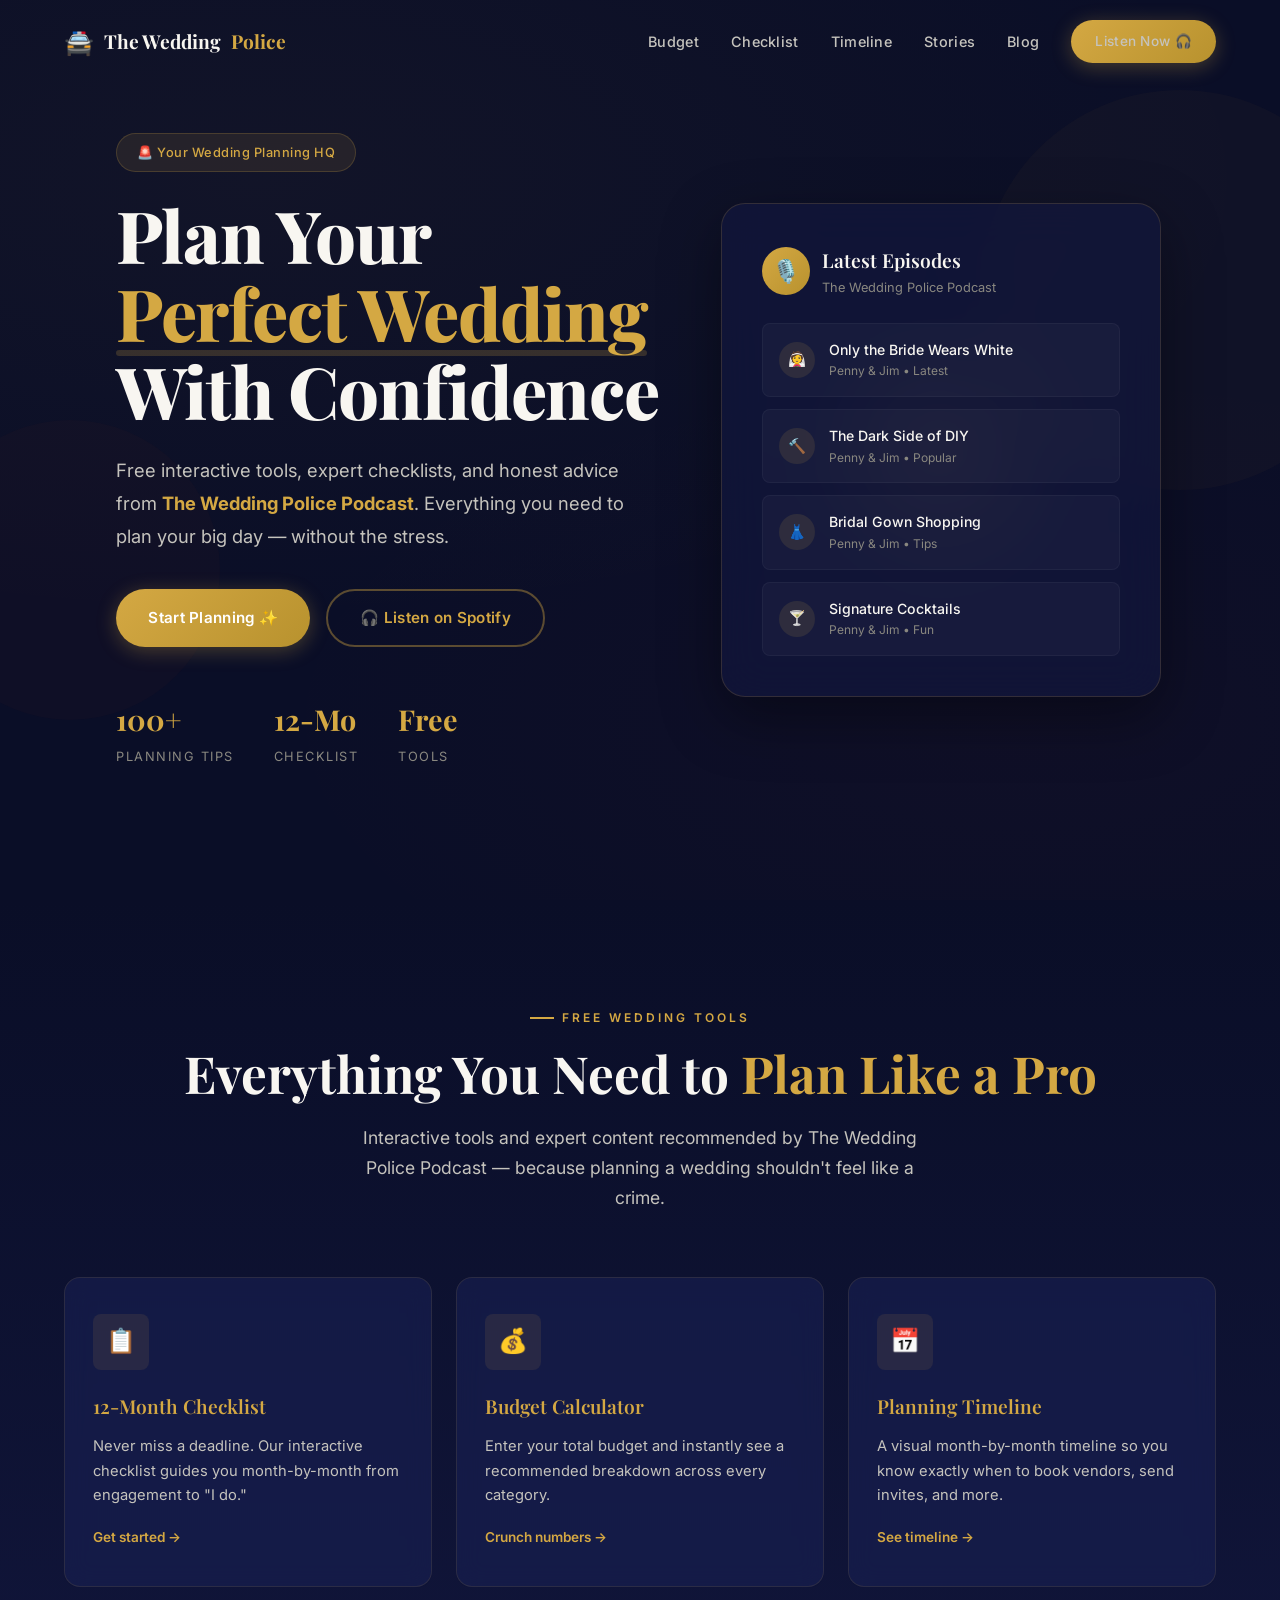
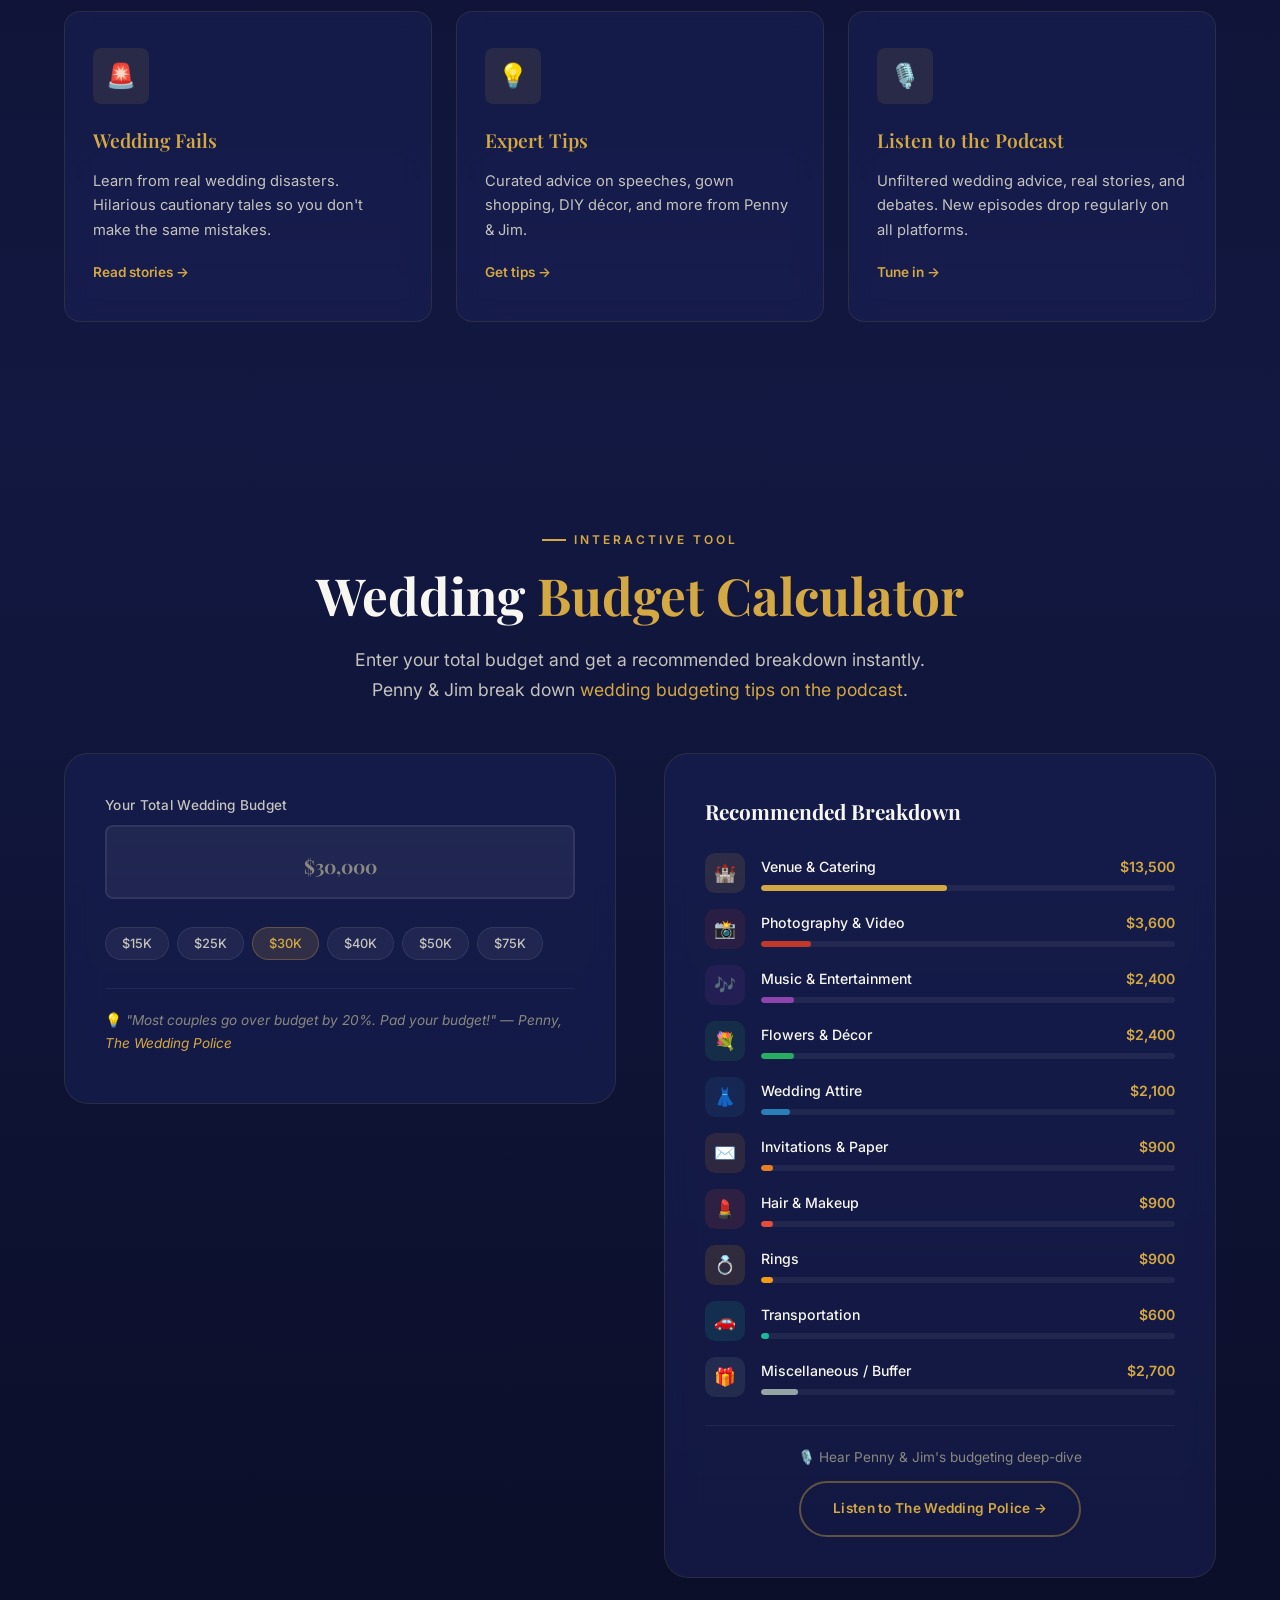
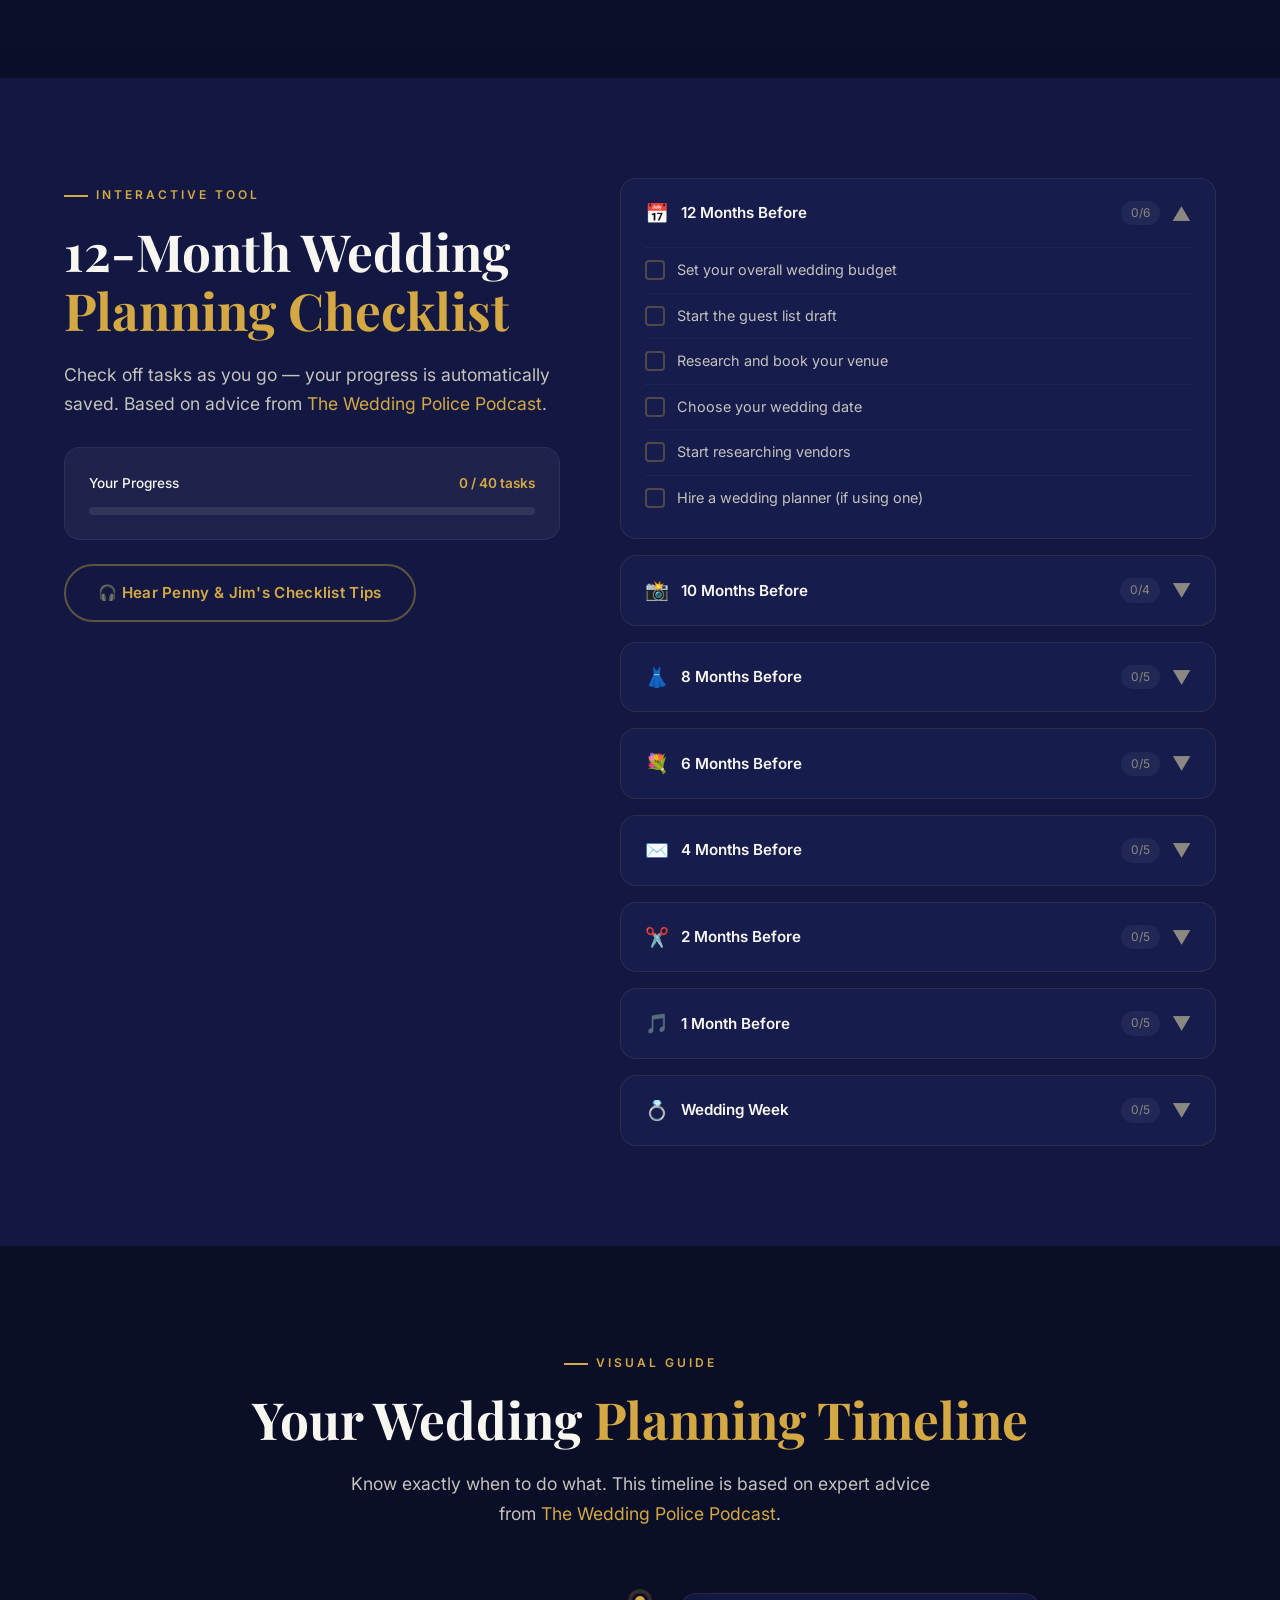
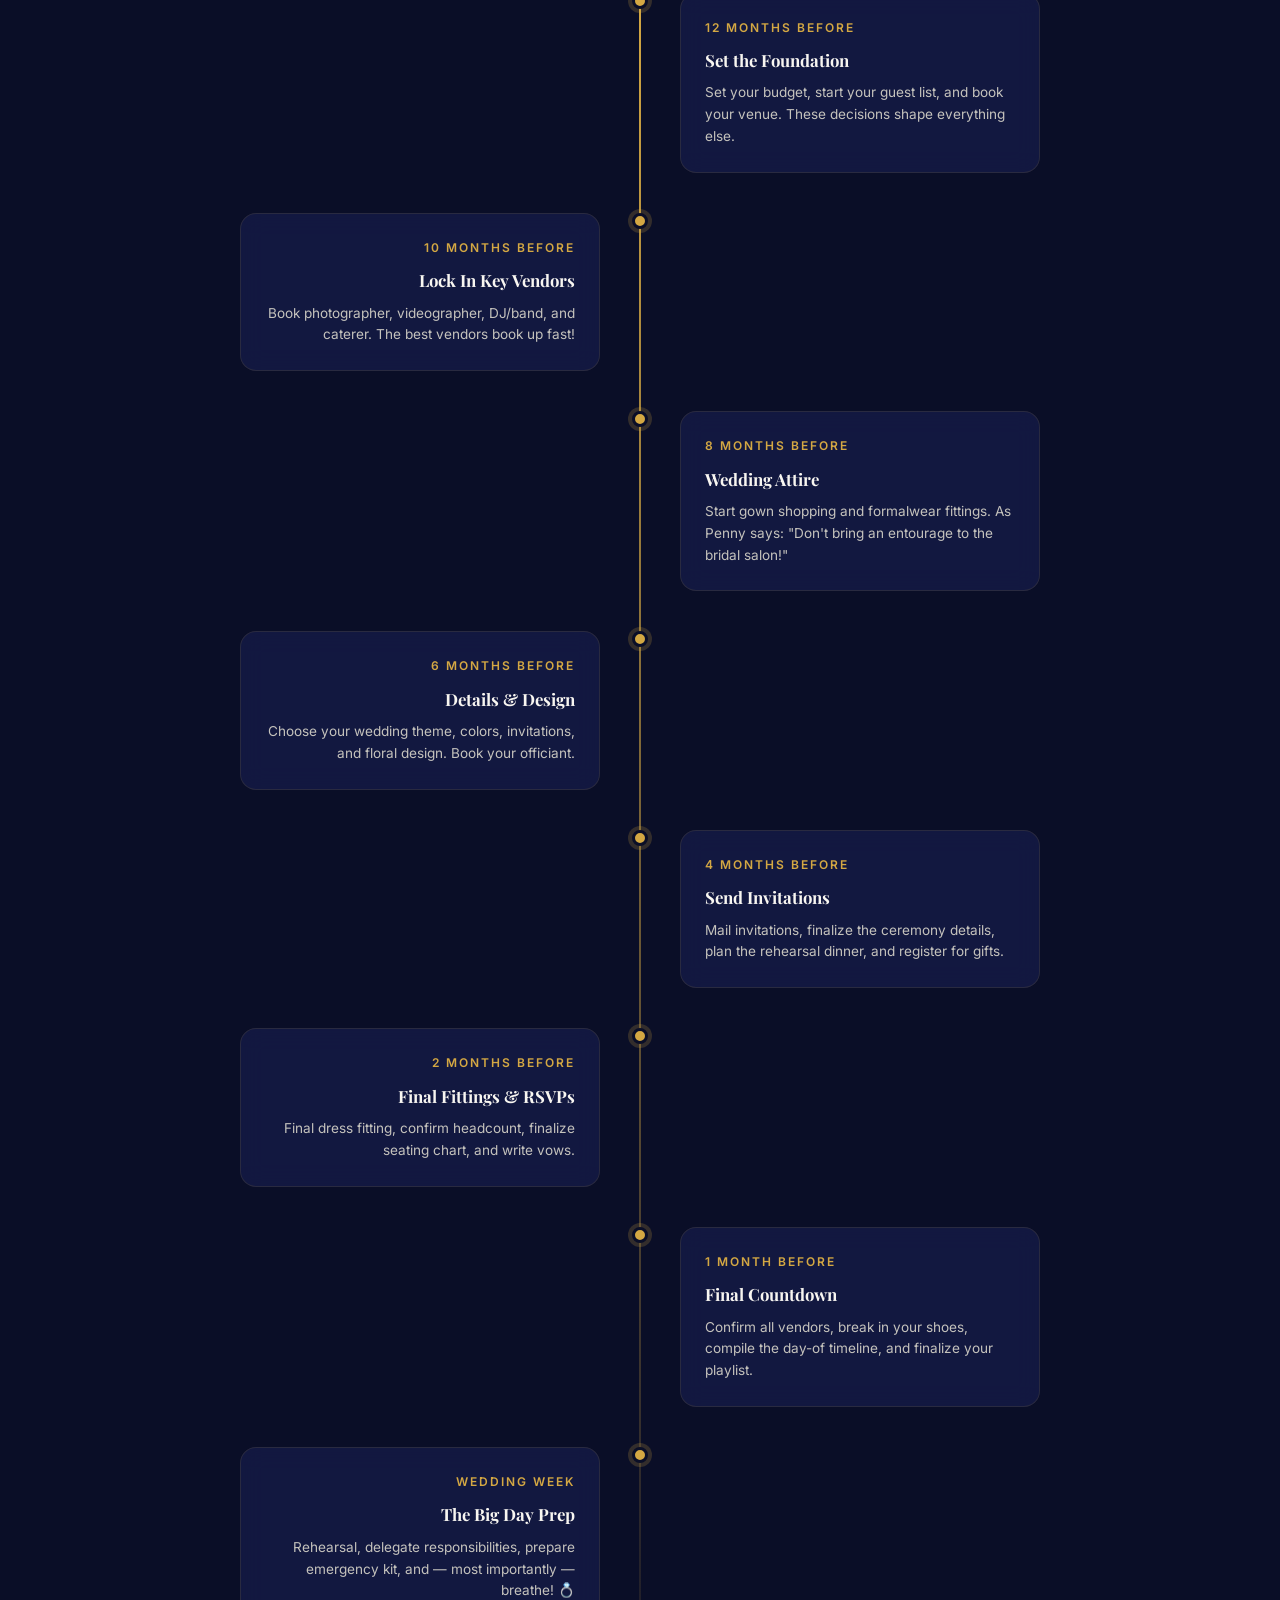
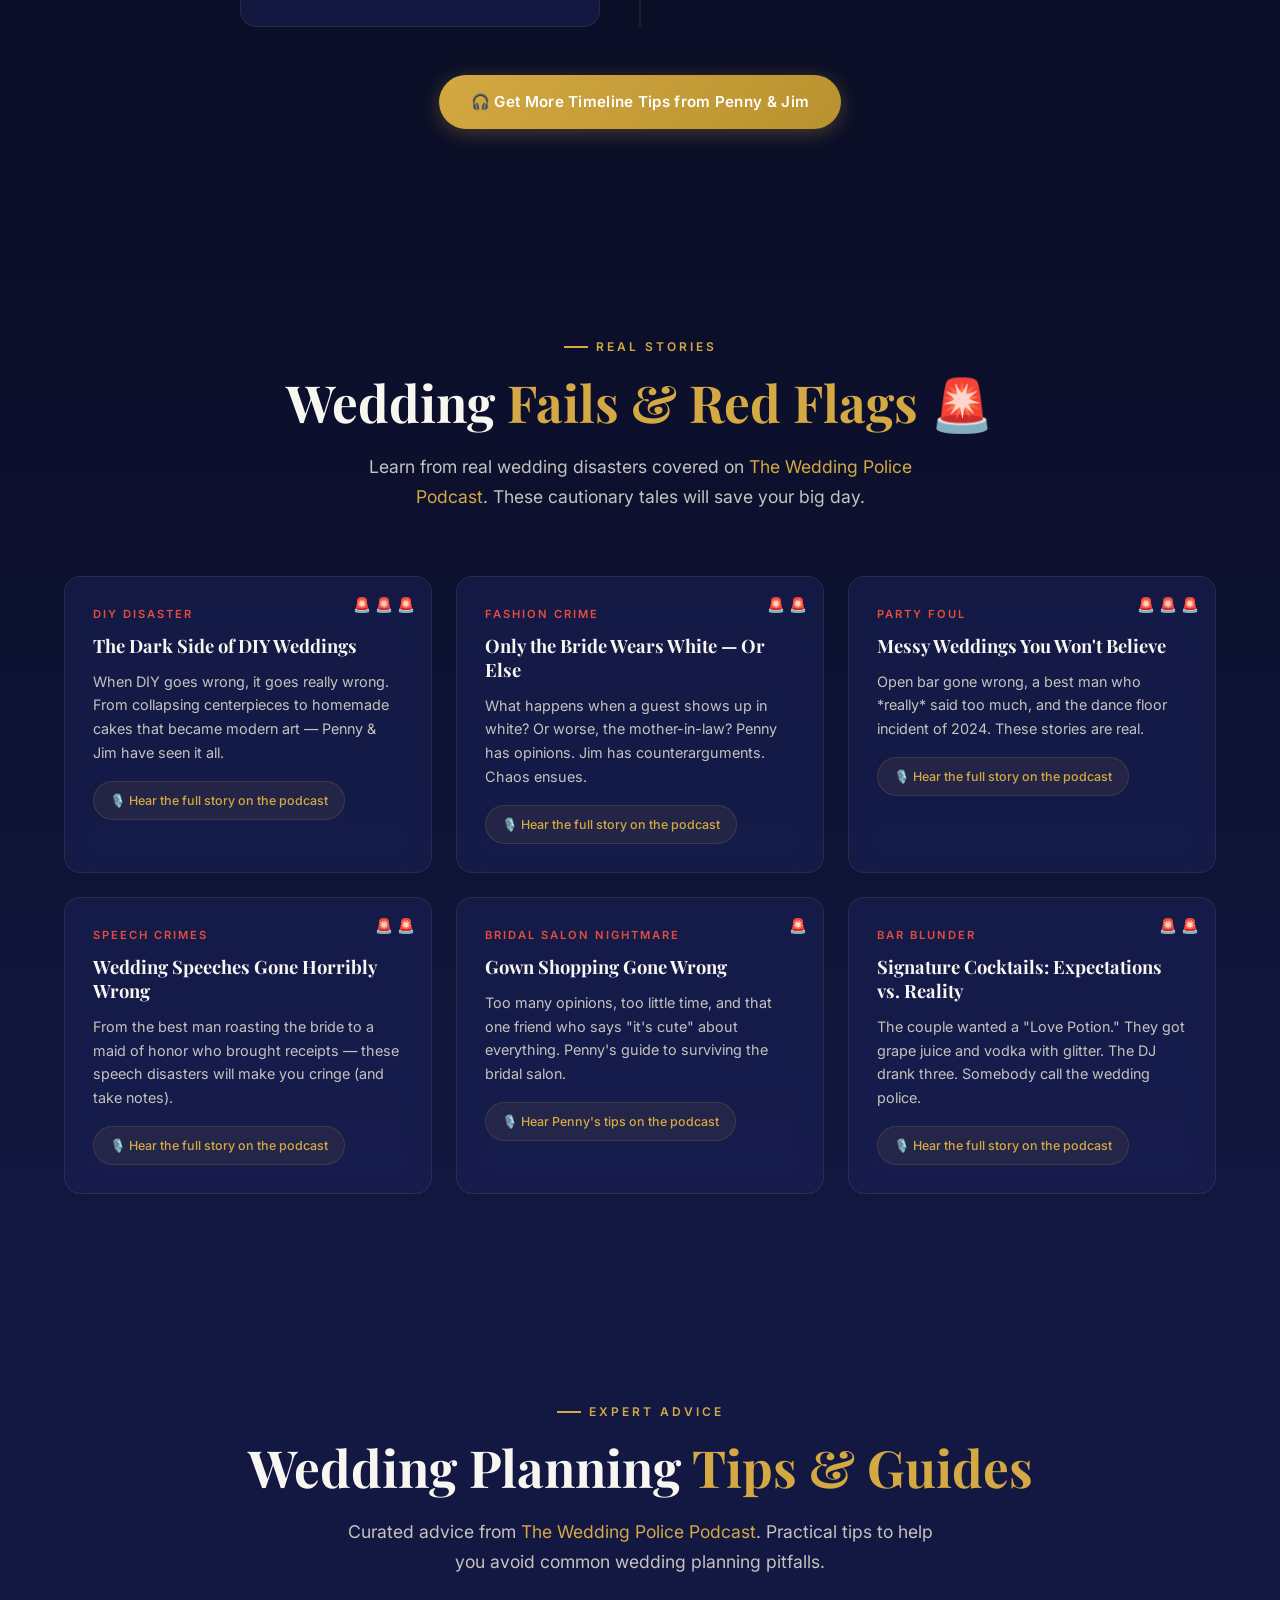
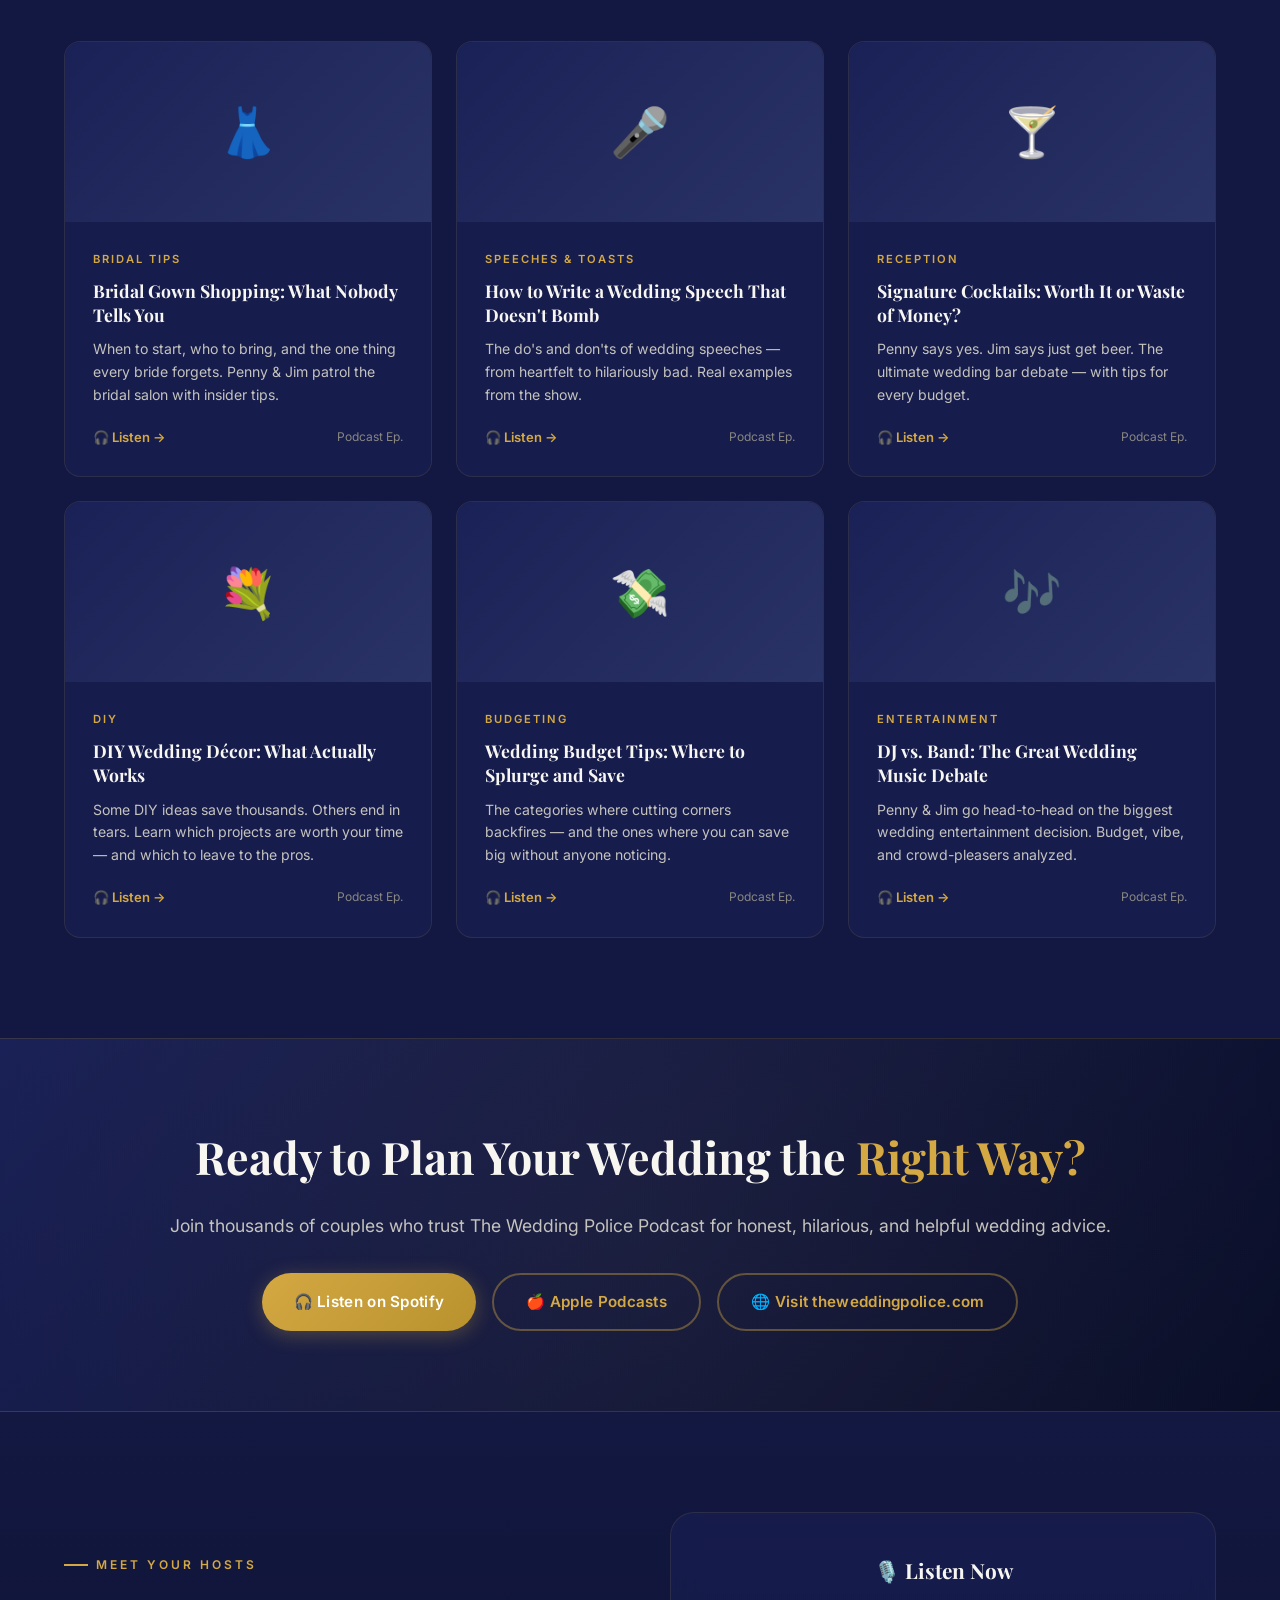
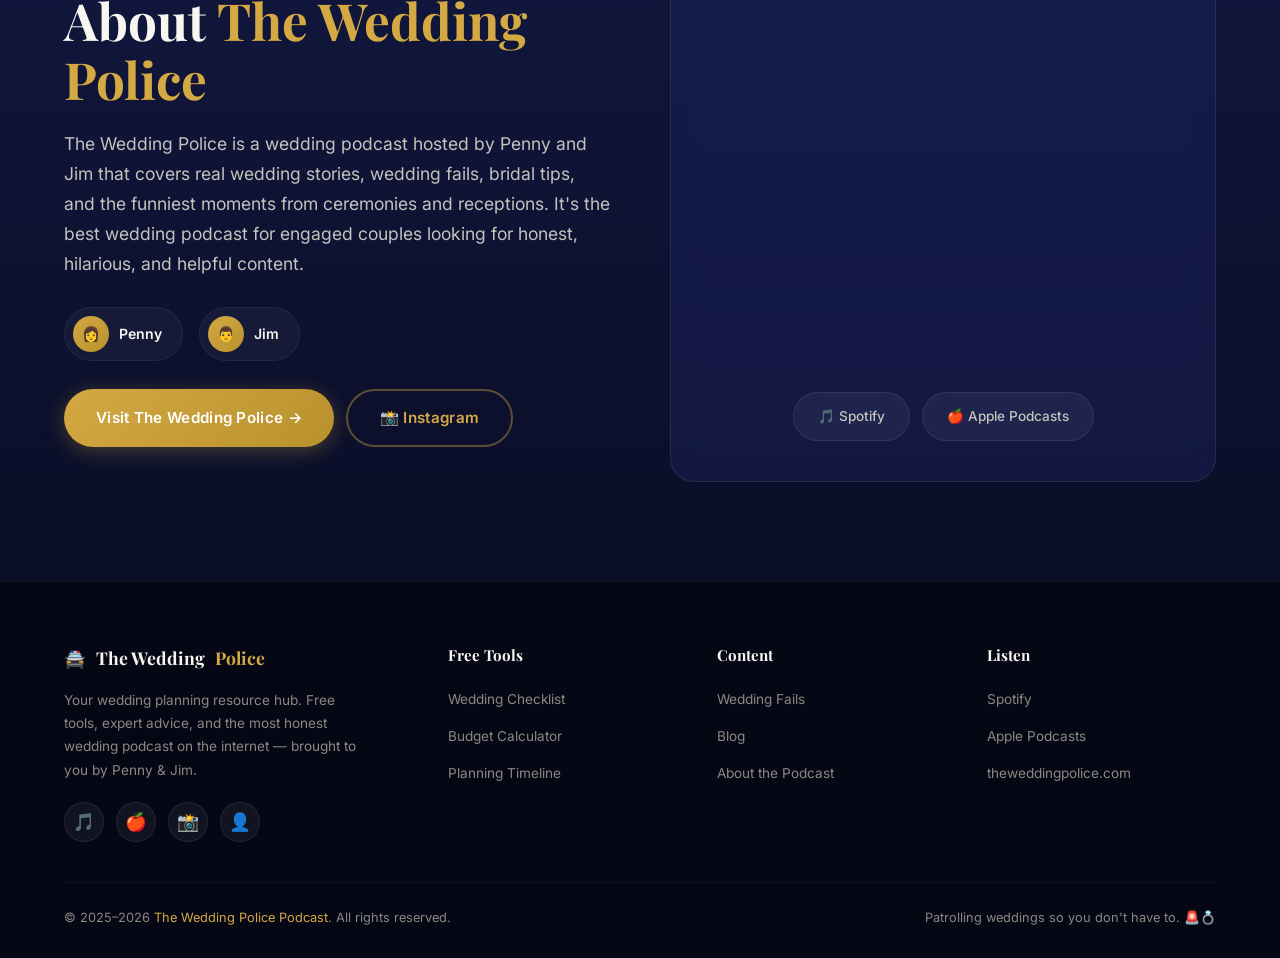
==== commit 48a8d0be: "Add blog page with 7 wedding tip articles, update nav, sitemap" ====
--- a/index.html
+++ b/index.html
@@ -92,7 +92,7 @@
         <li><a href="#checklist">Checklist</a></li>
         <li><a href="#timeline">Timeline</a></li>
         <li><a href="#stories">Stories</a></li>
-        <li><a href="#tips">Tips</a></li>
+        <li><a href="blog.html">Blog</a></li>
         <li><a href="https://theweddingpolice.com" target="_blank" rel="noopener" class="btn btn-primary nav-cta">Listen Now 🎧</a></li>
       </ul>
       <button class="mobile-toggle" id="mobileToggle" aria-label="Toggle menu">
@@ -628,7 +628,7 @@
           <h4>Content</h4>
           <ul class="footer-links">
             <li><a href="#stories">Wedding Fails</a></li>
-            <li><a href="#tips">Planning Tips</a></li>
+            <li><a href="blog.html">Blog</a></li>
             <li><a href="#about">About the Podcast</a></li>
           </ul>
         </div>
--- a/styles.css
+++ b/styles.css
@@ -1630,3 +1630,144 @@
   .hero-card { padding: 24px; }
   .budget-input-card, .budget-results { padding: 24px; }
 }
+
+/* ===== BLOG PAGE ===== */
+.blog-grid {
+  display: flex;
+  flex-direction: column;
+  gap: 40px;
+  max-width: 800px;
+  margin: 0 auto;
+}
+
+.blog-post {
+  background: var(--card-bg);
+  backdrop-filter: blur(12px);
+  -webkit-backdrop-filter: blur(12px);
+  border: 1px solid var(--card-border);
+  border-radius: var(--radius-lg);
+  overflow: hidden;
+  transition: var(--transition);
+}
+
+.blog-post:hover {
+  border-color: rgba(212, 168, 67, 0.2);
+  box-shadow: var(--shadow-glow);
+}
+
+.blog-post-header {
+  padding: 32px 36px 0;
+}
+
+.blog-post-meta {
+  display: flex;
+  align-items: center;
+  gap: 16px;
+  margin-bottom: 12px;
+}
+
+.blog-tag {
+  font-size: 0.75rem;
+  letter-spacing: 1.5px;
+  text-transform: uppercase;
+  color: var(--gold);
+  font-weight: 600;
+  background: rgba(212, 168, 67, 0.1);
+  padding: 4px 12px;
+  border-radius: 20px;
+}
+
+.blog-date {
+  font-size: 0.78rem;
+  color: var(--gray);
+}
+
+.blog-post-title {
+  font-family: var(--font-display);
+  font-size: clamp(1.3rem, 3vw, 1.7rem);
+  font-weight: 700;
+  line-height: 1.25;
+  color: var(--white);
+}
+
+.blog-post-body {
+  padding: 24px 36px 36px;
+}
+
+.blog-post-body p {
+  font-size: 0.95rem;
+  color: var(--gray-light);
+  line-height: 1.8;
+  margin-bottom: 16px;
+}
+
+.blog-post-body h3 {
+  font-family: var(--font-display);
+  font-size: 1.15rem;
+  font-weight: 600;
+  color: var(--white);
+  margin-top: 28px;
+  margin-bottom: 12px;
+}
+
+.blog-post-body ul,
+.blog-post-body ol {
+  margin: 0 0 20px 20px;
+  color: var(--gray-light);
+}
+
+.blog-post-body li {
+  font-size: 0.93rem;
+  line-height: 1.7;
+  margin-bottom: 8px;
+}
+
+.blog-post-body strong {
+  color: var(--white);
+}
+
+.blog-post-body em {
+  color: var(--gold-light);
+}
+
+.blog-post-body a {
+  color: var(--gold);
+  text-decoration: underline;
+  text-decoration-color: rgba(212, 168, 67, 0.3);
+  text-underline-offset: 3px;
+}
+
+.blog-post-body a:hover {
+  text-decoration-color: var(--gold);
+}
+
+.blog-podcast-cta {
+  display: flex;
+  gap: 20px;
+  margin-top: 28px;
+  padding: 24px;
+  background: rgba(212, 168, 67, 0.05);
+  border: 1px solid rgba(212, 168, 67, 0.12);
+  border-radius: var(--radius-md);
+}
+
+.blog-podcast-icon {
+  font-size: 2rem;
+  flex-shrink: 0;
+}
+
+.blog-podcast-cta p {
+  margin-bottom: 4px !important;
+  font-size: 0.88rem !important;
+}
+
+.blog-podcast-cta p:first-child {
+  color: var(--white) !important;
+}
+
+@media (max-width: 768px) {
+  .blog-post-header { padding: 24px 20px 0; }
+  .blog-post-body { padding: 16px 20px 24px; }
+  .blog-podcast-cta { flex-direction: column; gap: 12px; }
+}
+
